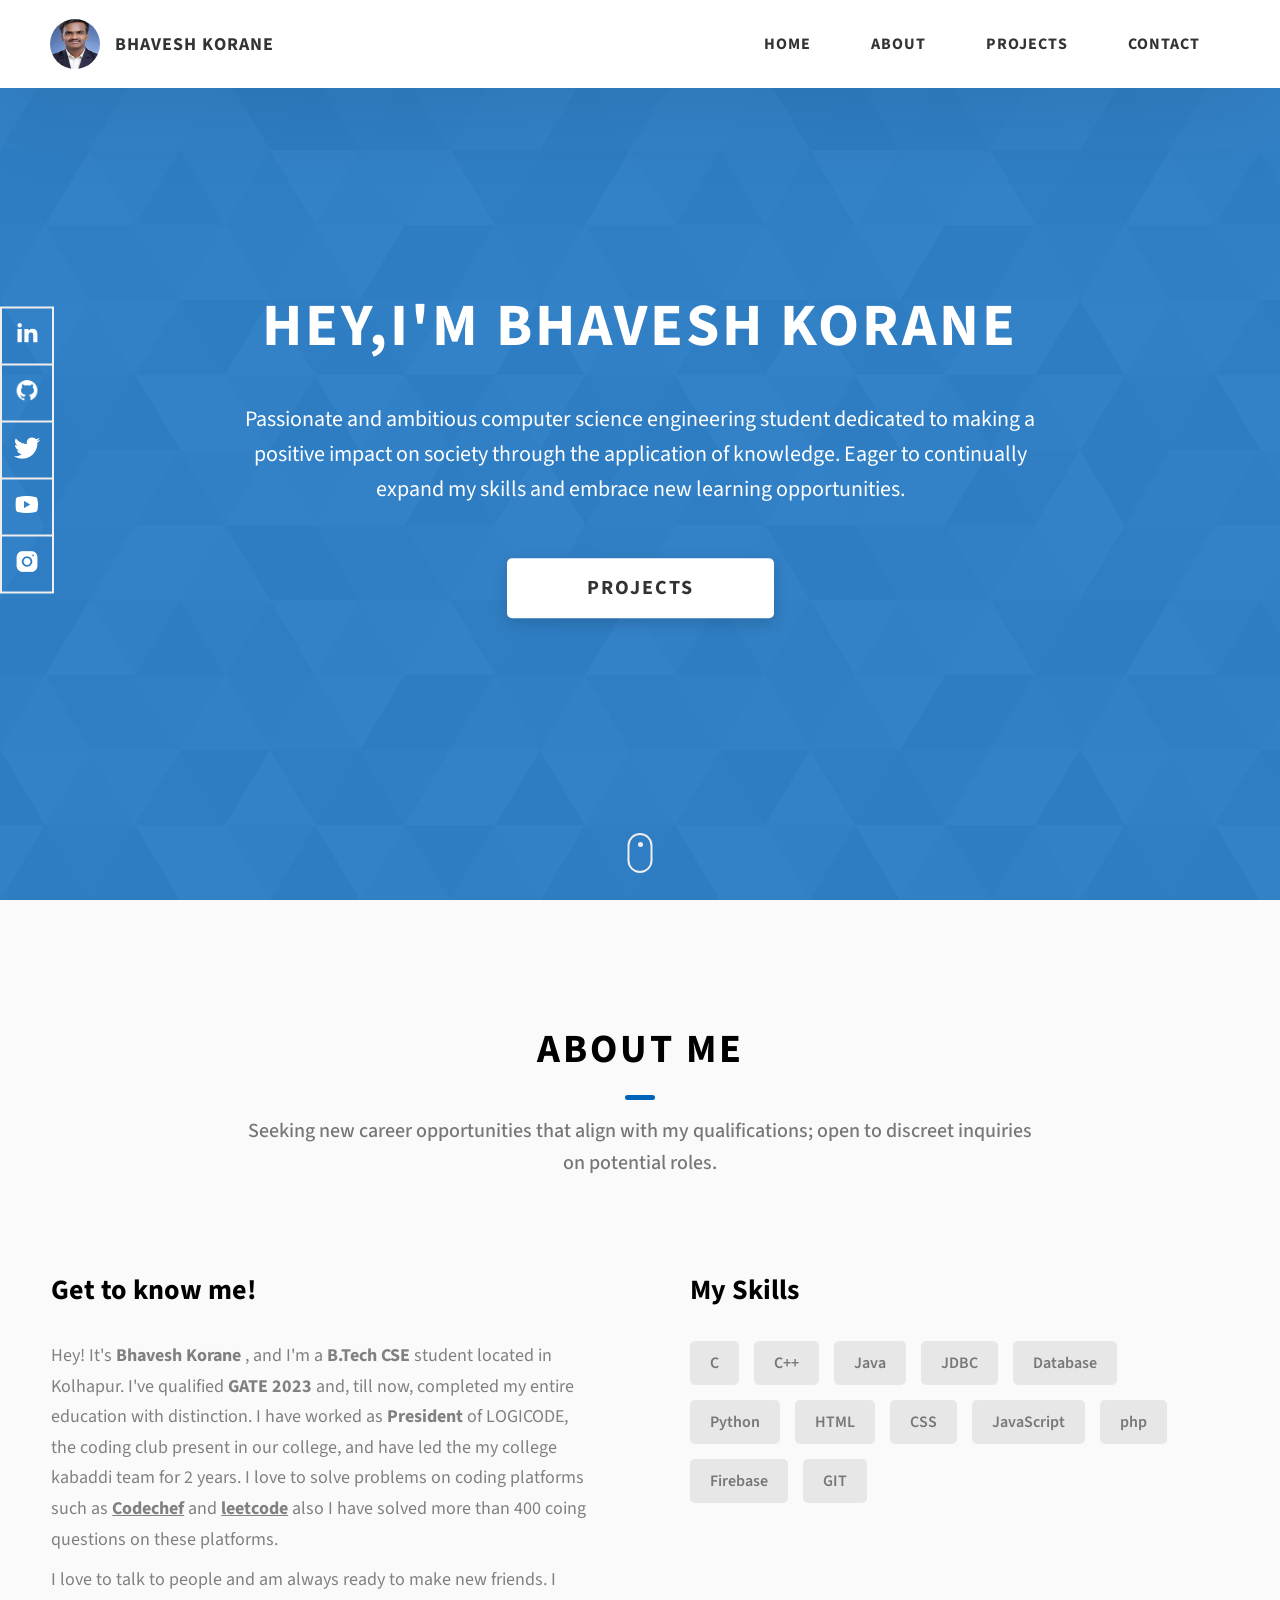
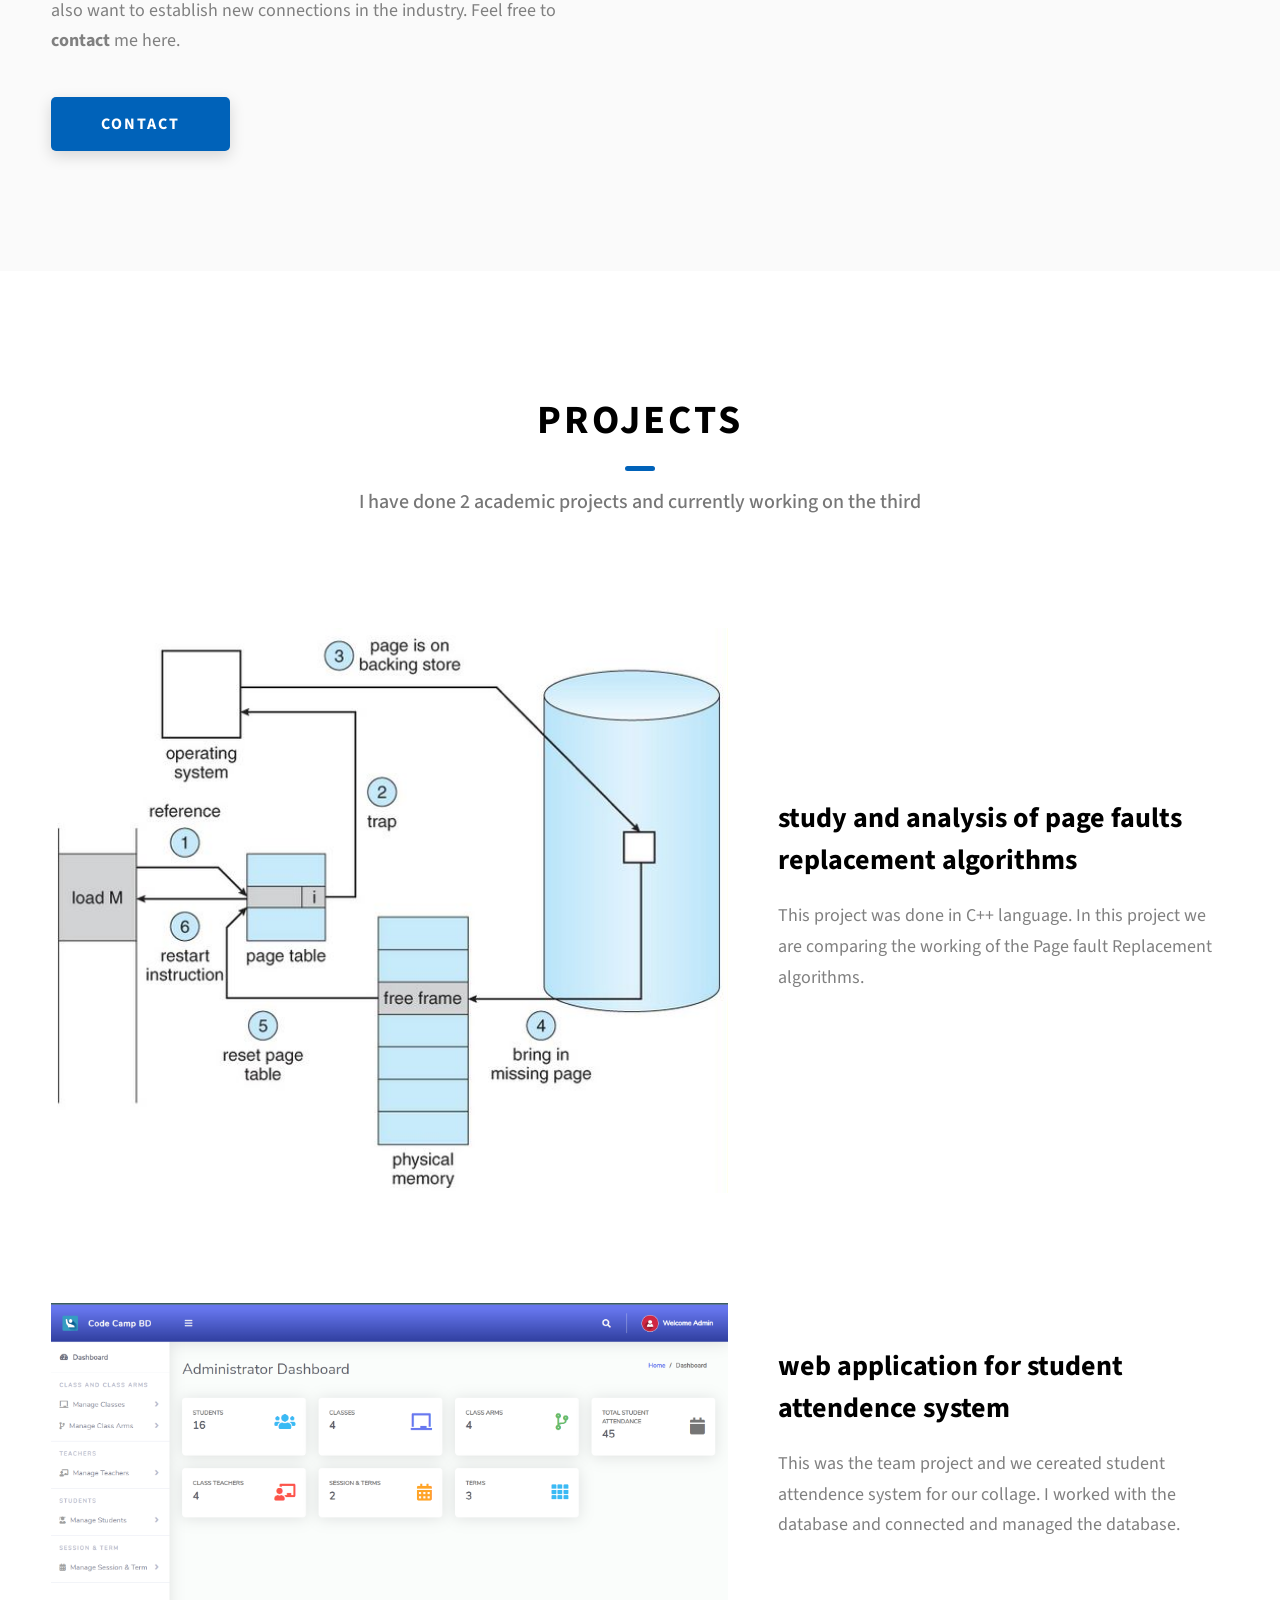
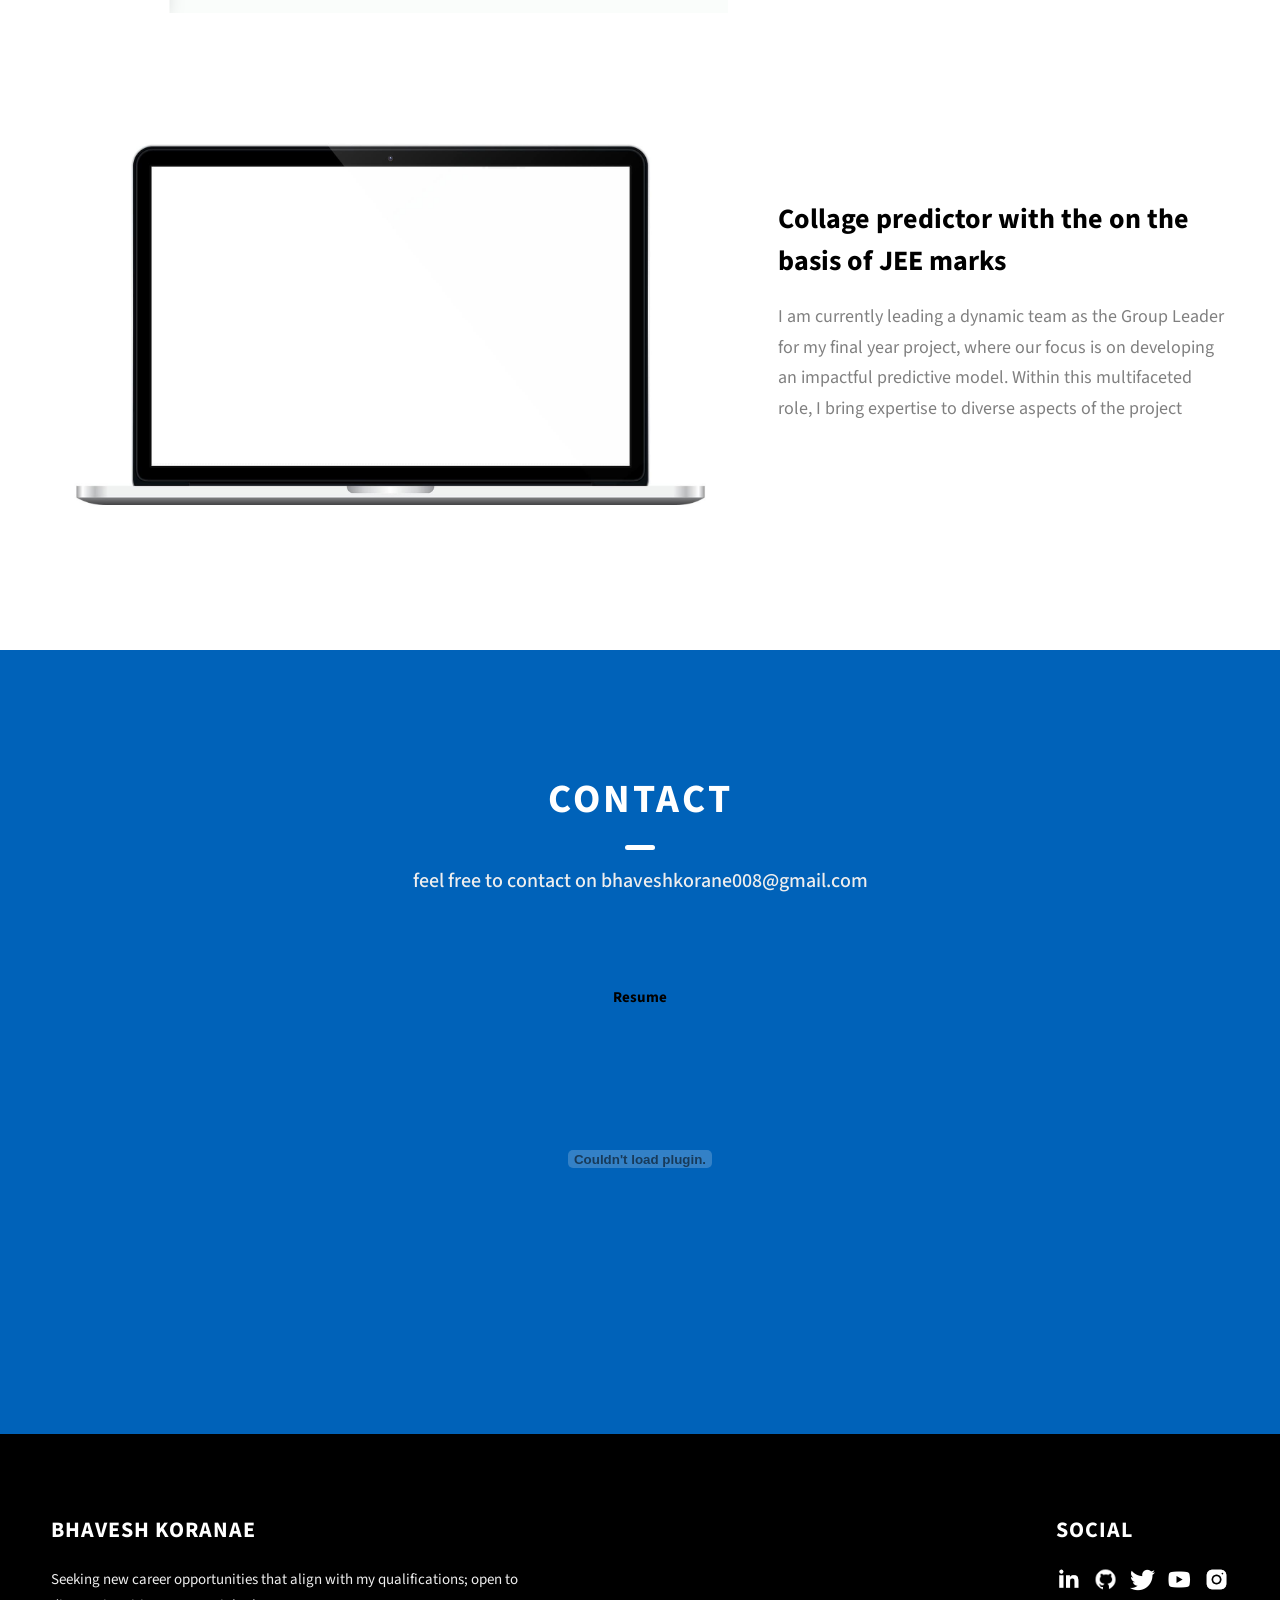
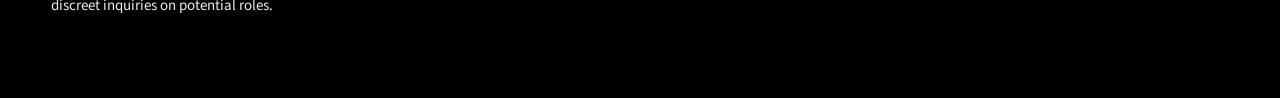
==== index.html @ a7b26450 "lt" ====
<!DOCTYPE html>
<html lang="en">
  <head>
    <meta charset="UTF-8" />
    <meta name="viewport" content="width=device-width, initial-scale=1.0" />
    <meta http-equiv="X-UA-Compatible" content="ie=edge" />
    <title>Bhavesh Korane</title>
    <meta name="description" content="Portfolio Template for Developer" />

    <link rel="stylesheet" href="css/style.css" />

    <link rel="preconnect" href="https://fonts.googleapis.com" />
    <link rel="preconnect" href="https://fonts.gstatic.com" crossorigin />
    <link
      href="https://fonts.googleapis.com/css2?family=Source+Sans+Pro:wght@400;600;700;900&display=swap"
      rel="stylesheet"
    />
  </head>
  <body>
    <header class="header">
      <div class="header__content">
        <div class="header__logo-container">
          <div class="header__logo-img-cont">
            <img
              src="./assets/png/bhavesh.png"
              alt="Ram Maheshwari Logo Image"
              class="header__logo-img"
            />
          </div>
          <span class="header__logo-sub">Bhavesh Korane</span>
        </div>
        <div class="header__main">
          <ul class="header__links">
            <li class="header__link-wrapper">
              <a href="./index.html" class="header__link"> Home </a>
            </li>
            <li class="header__link-wrapper">
              <a href="./index.html#about" class="header__link">About </a>
            </li>
            <li class="header__link-wrapper">
              <a href="./index.html#projects" class="header__link">
                Projects
              </a>
            </li>
            <li class="header__link-wrapper">
              <a href="./index.html#contact" class="header__link"> Contact </a>
            </li>
          </ul>
          <div class="header__main-ham-menu-cont">
            <img
              src="./assets/svg/ham-menu.svg"
              alt="hamburger menu"
              class="header__main-ham-menu"
            />
            <img
              src="./assets/svg/ham-menu-close.svg"
              alt="hamburger menu close"
              class="header__main-ham-menu-close d-none"
            />
          </div>
        </div>
      </div>
      <div class="header__sm-menu">
        <div class="header__sm-menu-content">
          <ul class="header__sm-menu-links">
            <li class="header__sm-menu-link">
              <a href="./index.html"> Home </a>
            </li>

            <li class="header__sm-menu-link">
              <a href="./index.html#about"> About </a>
            </li>

            <li class="header__sm-menu-link">
              <a href="./index.html#projects"> Projects </a>
            </li>

            <li class="header__sm-menu-link">
              <a href="./index.html#contact"> Contact </a>
            </li>
          </ul>
        </div>
      </div>
    </header>
    <section class="home-hero">
      <div class="home-hero__content">
        <h1 class="heading-primary">Hey,I'm Bhavesh korane</h1>
        <div class="home-hero__info">
          <p class="text-primary">
            Passionate and ambitious computer science engineering student dedicated to making
             a positive impact on society through the application of knowledge.
             Eager to continually expand my skills and embrace new learning opportunities.
          </p>
        </div>
        <div class="home-hero__cta">
          <a href="#projects" class="btn btn--bg">Projects</a>
        </div>
      </div>
      <div class="home-hero__socials">
        <div class="home-hero__social">
          <a href="https://www.linkedin.com/in/bhavesh-korane-1926b2226?lipi=urn%3Ali%3Apage%3Ad_flagship3_profile_view_base_contact_details%3BZsiPl8%2B8Rzu8uzsSVY%2Fxig%3D%3D" class="home-hero__social-icon-link">
            <img
              src="./assets/png/linkedin-ico.png"
              alt="icon"
              class="home-hero__social-icon"
            />
          </a>
        </div>
        <div class="home-hero__social">
          <a href="https://github.com/Bhavesh-008" class="home-hero__social-icon-link">
            <img
              src="./assets/png/github-ico.png"
              alt="icon"
              class="home-hero__social-icon"
            />
          </a>
        </div>
        <div class="home-hero__social">
          <a href="https://twitter.com/Bhaveshk_008" class="home-hero__social-icon-link">
            <img
              src="./assets/png/twitter-ico.png"
              alt="icon"
              class="home-hero__social-icon"
            />
          </a>
        </div>
        <div class="home-hero__social">
          <a href="https://youtube.com/@engineeringstudent2832?si=FyiDBZzZ8eFrfKWQ" class="home-hero__social-icon-link">
            <img
              src="./assets/png/yt-ico.png"
              alt="icon"
              class="home-hero__social-icon"
            />
          </a>
        </div>
        <div class="home-hero__social">
          <a
            href="https://www.instagram.com/bhaveshkorane008/"
            class="home-hero__social-icon-link home-hero__social-icon-link--bd-none"
          >
            <img
              src="./assets/png/insta-ico.png"
              alt="icon"
              class="home-hero__social-icon"
            />
          </a>
        </div>
      </div>
      <div class="home-hero__mouse-scroll-cont">
        <div class="mouse"></div>
      </div>
    </section>
    <section id="about" class="about sec-pad">
      <div class="main-container">
        <h2 class="heading heading-sec heading-sec__mb-med">
          <span class="heading-sec__main">About Me</span>
          <span class="heading-sec__sub">
            Seeking new career opportunities that align with my qualifications; 
            open to discreet inquiries on potential roles.
          </span>
        </h2>
        <div class="about__content">
          <div class="about__content-main">
            <h3 class="about__content-title">Get to know me!</h3>
            <div class="about__content-details">
              <p class="about__content-details-para">
                Hey! It's
                <strong>Bhavesh Korane</strong>
                , and I'm a <strong> B.Tech CSE </strong> student located in
                Kolhapur. I've qualified
                <strong> GATE 2023 </strong>
                and, till now, completed my entire education with distinction. I have worked as
                <strong> President</strong> of LOGICODE, the coding club present in our college, and have led the my college kabaddi team for 2 years.
                I love to solve problems on coding platforms such as <a href="https://www.codechef.com/users/bhavesh_2705"><u><b>Codechef</b></u></a> and <a href="https://leetcode.com/bk_2705/"><b><u>leetcode</u></b></a> also I have solved more than 400 coing questions on these platforms.
              </p>
              <p class="about__content-details-para">
                I love to talk to people and am always ready to make new friends. I also want to establish new connections in the industry. Feel free to
                <strong>contact</strong> me here.
              </p>
            </div>
            <a href="#contact" class="btn btn--med btn--theme dynamicBgClr"
              >Contact</a
            >
          </div>
          <div class="about__content-skills">
            <h3 class="about__content-title">My Skills</h3>
            <div class="skills">
              <div class="skills__skill">C</div>
                <div class="skills__skill">C++</div>
                <div class="skills__skill">Java</div>
                <div class="skills__skill">JDBC</div>
                <div class="skills__skill">Database</div>
                <div class="skills__skill">Python</div>
              <div class="skills__skill">HTML</div>
              <div class="skills__skill">CSS</div>
              <div class="skills__skill">JavaScript</div>
              <div class="skills__skill">php</div>
              <div class="skills__skill">Firebase</div>
              <div class="skills__skill">GIT</div>
            </div>
          </div>
        </div>
      </div>
    </section>
    <section id="projects" class="projects sec-pad">
      <div class="main-container">
        <h2 class="heading heading-sec heading-sec__mb-bg">
          <span class="heading-sec__main">Projects</span>
          <span class="heading-sec__sub">
           I have done 2 academic projects and currently working on the third
          </span>
        </h2>

        <div class="projects__content">
          <div class="projects__row">
            <div class="projects__row-img-cont">
              <img
                src="./assets/png/pagefult.png"
                alt="Software Screenshot"
                class="projects__row-img"
                loading="lazy"
              />
            </div>
            <div class="projects__row-content">
              <h3 class="projects__row-content-title">study and analysis of page faults replacement algorithms</h3>
              <p class="projects__row-content-desc">
                This project was done in C++ language. In this 
project we are comparing the working of the 
Page fault Replacement algorithms.
              </p>
            </div>
          </div>
          <div class="projects__row">
            <div class="projects__row-img-cont">
              <img
                src="./assets/jpeg/web_app.png"
                alt="Software Screenshot"
                class="projects__row-img"
                loading="lazy"
              />
            </div>
            <div class="projects__row-content">
              <h3 class="projects__row-content-title">web application for student attendence system</h3>
              <p class="projects__row-content-desc">
                This was the team project and we cereated student attendence system for our collage.
                I worked with the database and connected and managed the database.
              </p>
            </div>
          </div>
          <div class="projects__row">
            <div class="projects__row-img-cont">
              <img
                src="./assets/jpeg/project-mockup-example.jpeg"
                alt="Software Screenshot"
                class="projects__row-img"
                loading="lazy"
              />
            </div>
            <div class="projects__row-content">
              <h3 class="projects__row-content-title">Collage predictor with the on the basis of JEE marks</h3>
              <p class="projects__row-content-desc">
                I am currently leading a dynamic team as the Group Leader for my final year project, where our focus is on developing an impactful predictive model. Within this multifaceted role, I bring expertise to diverse aspects of the project              </p>
            </div>
          </div>
        </div>
      </div>
    </section>
    <section id="contact" class="contact sec-pad dynamicBg">
      <div class="main-container">
        <h2 class="heading heading-sec heading-sec__mb-med">
          <span class="heading-sec__main heading-sec__main--lt">Contact</span>
          <span class="heading-sec__sub heading-sec__sub--lt">
            feel free to contact on bhaveshkorane008@gmail.com
          </span>
        </h2>

        <div id="documents" class="contact">
          <div id="resume">
            <center>
            <h1>Resume</h1>
          <embed src="./documents/bhavesh_resume.pdf" type="application/pdf" width="30%" height="300px"></center>
          </div>
        </div>
      </div>
    </section>
    <footer class="main-footer">
      <div class="main-container">
        <div class="main-footer__upper">
          <div class="main-footer__row main-footer__row-1">
            <h2 class="heading heading-sm main-footer__heading-sm">
              <span>Social</span>
            </h2>
            <div class="main-footer__social-cont">
              <a target="_blank" rel="noreferrer" href="https://www.linkedin.com/in/bhavesh-korane-1926b2226?lipi=urn%3Ali%3Apage%3Ad_flagship3_profile_view_base_contact_details%3BZsiPl8%2B8Rzu8uzsSVY%2Fxig%3D%3D">
                <img
                  class="main-footer__icon"
                  src="./assets/png/linkedin-ico.png"
                  alt="icon"
                />
              </a>
              <a target="_blank" rel="noreferrer" href="https://github.com/Bhavesh-008">
                <img
                  class="main-footer__icon"
                  src="./assets/png/github-ico.png"
                  alt="icon"
                />
              </a>
              <a target="_blank" rel="noreferrer" href="https://twitter.com/Bhaveshk_008">
                <img
                  class="main-footer__icon"
                  src="./assets/png/twitter-ico.png"
                  alt="icon"
                />
              </a>
              <a target="_blank" rel="noreferrer" href="https://youtube.com/@engineeringstudent2832?si=FyiDBZzZ8eFrfKWQ">
                <img
                  class="main-footer__icon"
                  src="./assets/png/yt-ico.png"
                  alt="icon"
                />
              </a>
              <a target="_blank" rel="noreferrer" href="https://www.instagram.com/bhaveshkorane008/">
                <img
                  class="main-footer__icon main-footer__icon--mr-none"
                  src="./assets/png/insta-ico.png"
                  alt="icon"
                />
              </a>
            </div>
          </div>
          <div class="main-footer__row main-footer__row-2">
            <h4 class="heading heading-sm text-lt">Bhavesh Koranae</h4>
            <p class="main-footer__short-desc">
              Seeking new career opportunities that align with my qualifications; open to discreet inquiries on potential roles.            </p>
          </div>
        </div>

       
      </div>
    </footer>

    <script src="./index.js"></script>
  </body>
</html>
---- css/style.css ----
/*
0 - 600px:      Phone
600 - 900px:    Tablet portrait
900 - 1200px:   Tablet landscape
[1200 - 1800] is where our normal styles apply
1800px + :      Big desktop
$breakpoint arguement choices:
- phone
- tab-port
- tab-land
- big-desktop

Inside media queries 1em is always 16px i.e 1em = 16px at every screen size only inside media queries
*/
*,
*::after,
*::before {
  margin: 0;
  padding: 0;
  box-sizing: inherit;
  font-family: inherit; }

html {
  font-size: 62.5%;
  scroll-behavior: smooth; }
  @media only screen and (max-width: 75em) {
    html {
      font-size: 59%; } }
  @media only screen and (max-width: 56.25em) {
    html {
      font-size: 56%; } }
  @media only screen and (min-width: 112.5em) {
    html {
      font-size: 65%; } }

body {
  box-sizing: border-box;
  position: relative;
  line-height: 1.5;
  font-family: sans-serif;
  overflow-x: hidden;
  overflow-y: scroll;
  font-family: 'Source Sans Pro', sans-serif; }

a {
  text-decoration: none;
  color: inherit; }

li {
  list-style: none; }

input:focus,
button:focus,
a:focus,
textarea:focus {
  outline: none; }

button {
  border: none;
  cursor: pointer; }

textarea {
  resize: none; }

.heading-primary {
  font-size: 6rem;
  text-transform: uppercase;
  letter-spacing: 3px;
  text-align: center; }
  @media only screen and (max-width: 37.5em) {
    .heading-primary {
      font-size: 4.5rem; } }

.heading-sec__mb-bg {
  margin-bottom: 11rem; }
  @media only screen and (max-width: 56.25em) {
    .heading-sec__mb-bg {
      margin-bottom: 8rem; } }

.heading-sec__mb-med {
  margin-bottom: 9rem; }
  @media only screen and (max-width: 56.25em) {
    .heading-sec__mb-med {
      margin-bottom: 8rem; } }

.heading-sec__main {
  display: block;
  font-size: 4rem;
  text-transform: uppercase;
  letter-spacing: 1px;
  letter-spacing: 3px;
  text-align: center;
  margin-bottom: 3.5rem;
  position: relative; }
  .heading-sec__main--lt {
    color: #fff; }
    .heading-sec__main--lt::after {
      content: '';
      background: #fff !important; }
  .heading-sec__main::after {
    content: '';
    position: absolute;
    top: calc(100% + 1.5rem);
    height: 5px;
    width: 3rem;
    background: #0062b9;
    left: 50%;
    transform: translateX(-50%);
    border-radius: 5px; }
    @media only screen and (max-width: 37.5em) {
      .heading-sec__main::after {
        top: calc(100% + 1.2rem); } }

.heading-sec__sub {
  display: block;
  text-align: center;
  color: #777;
  font-size: 2rem;
  font-weight: 500;
  max-width: 80rem;
  margin: auto;
  line-height: 1.6; }
  @media only screen and (max-width: 37.5em) {
    .heading-sec__sub {
      font-size: 1.8rem; } }
  .heading-sec__sub--lt {
    color: #eee; }

.heading-sm {
  font-size: 2.2rem;
  text-transform: uppercase;
  letter-spacing: 1px; }

.main-container {
  max-width: 120rem;
  margin: auto;
  width: 92%; }

.btn {
  background: #fff;
  color: #333;
  text-transform: uppercase;
  letter-spacing: 2px;
  display: inline-block;
  font-weight: 700;
  border-radius: 5px;
  box-shadow: 0 5px 15px 0 rgba(0, 0, 0, 0.15);
  transition: transform .3s; }
  .btn:hover {
    transform: translateY(-3px); }
  .btn--bg {
    padding: 1.5rem 8rem;
    font-size: 2rem; }
  .btn--med {
    padding: 1.5rem 5rem;
    font-size: 1.6rem; }
  .btn--theme {
    background: #0062b9;
    color: #fff; }
  .btn--theme-inv {
    color: #0062b9;
    background: #fff;
    border: 2px solid #0062b9;
    box-shadow: none;
    padding: calc(1.5rem - 2px) calc(5rem - 2px); }

.sec-pad {
  padding: 12rem 0; }
  @media only screen and (max-width: 56.25em) {
    .sec-pad {
      padding: 8rem 0; } }

.text-primary {
  color: #fff;
  font-size: 2.2rem;
  text-align: center;
  width: 100%;
  line-height: 1.6; }
  @media only screen and (max-width: 37.5em) {
    .text-primary {
      font-size: 2rem; } }

.d-none {
  display: none; }

.home-hero {
  color: #fff;
  background: linear-gradient(to right, rgba(0, 98, 185, 0.8), rgba(0, 98, 185, 0.8)), url(../../assets/svg/common-bg.svg);
  background-position: center;
  height: 100vh;
  min-height: 80rem;
  max-height: 120rem;
  position: relative; }
  @media only screen and (max-width: 37.5em) {
    .home-hero {
      height: unset;
      min-height: unset; } }
  .home-hero__socials {
    position: absolute;
    top: 50%;
    border: 2px solid #eee;
    border-left: 2px solid #eee;
    transform: translateY(-50%); }
    @media only screen and (max-width: 56.25em) {
      .home-hero__socials {
        display: none; } }
  .home-hero__mouse-scroll-cont {
    position: absolute;
    bottom: 3%;
    left: 50%;
    transform: translateX(-50%); }
    @media only screen and (max-width: 37.5em) {
      .home-hero__mouse-scroll-cont {
        display: none; } }
  .home-hero__social {
    width: 5rem; }
  .home-hero__social-icon-link {
    width: 100%;
    display: block;
    padding: 1.2rem;
    border-bottom: 2px solid #eee;
    transition: background .3s; }
    .home-hero__social-icon-link:hover {
      background: rgba(255, 255, 255, 0.1); }
    .home-hero__social-icon-link--bd-none {
      border-bottom: 0; }
  .home-hero__social-icon {
    width: 100%; }
  .home-hero__content {
    position: absolute;
    top: 50%;
    left: 50%;
    transform: translate(-50%, -50%);
    max-width: 90rem;
    width: 92%; }
    @media only screen and (max-width: 37.5em) {
      .home-hero__content {
        padding: 19rem 0 13rem 0;
        margin: auto;
        position: static;
        transform: translate(0, 0); } }
  .home-hero__info {
    margin: 3rem auto 0 auto;
    max-width: 80rem; }
  .home-hero__cta {
    margin-top: 5rem;
    text-align: center; }

.about {
  background: #fafafa; }
  .about__content {
    display: grid;
    grid-template-columns: 1fr 1fr;
    grid-gap: 10rem; }
    @media only screen and (max-width: 56.25em) {
      .about__content {
        grid-template-columns: 1fr;
        grid-gap: 8rem; } }
    .about__content-title {
      font-weight: 700;
      font-size: 2.8rem;
      margin-bottom: 3rem; }
      @media only screen and (max-width: 37.5em) {
        .about__content-title {
          font-size: 2.4rem; } }
    .about__content-details-para {
      font-size: 1.8rem;
      color: grey;
      max-width: 60rem;
      line-height: 1.7;
      margin-bottom: 1rem; }
      .about__content-details-para--hl {
        font-weight: 700;
        margin: 0 3px; }
      .about__content-details-para:last-child {
        margin-bottom: 4rem; }

.projects__row {
  display: grid;
  grid-template-columns: 1.5fr 1fr;
  grid-gap: 5rem;
  margin-bottom: 11rem; }
  @media only screen and (max-width: 56.25em) {
    .projects__row {
      grid-template-columns: 1fr;
      grid-gap: 2rem;
      margin-bottom: 8rem; } }
  @media only screen and (max-width: 56.25em) {
    .projects__row {
      text-align: center; } }
  .projects__row:last-child {
    margin-bottom: 0; }
  .projects__row-img-cont {
    overflow: hidden; }
  .projects__row-img {
    width: 100%;
    display: block;
    object-fit: cover; }
  .projects__row-content {
    padding: 2rem 0;
    display: flex;
    justify-content: center;
    flex-direction: column;
    align-items: flex-start; }
    @media only screen and (max-width: 56.25em) {
      .projects__row-content {
        align-items: center; } }
    .projects__row-content-title {
      font-weight: 700;
      font-size: 2.8rem;
      margin-bottom: 2rem; }
      @media only screen and (max-width: 37.5em) {
        .projects__row-content-title {
          font-size: 2.4rem; } }
    .projects__row-content-desc {
      font-size: 1.8rem;
      color: grey;
      max-width: 60rem;
      line-height: 1.7;
      margin-bottom: 3rem; }
      @media only screen and (max-width: 37.5em) {
        .projects__row-content-desc {
          font-size: 1.7rem; } }

.contact {
  background-color: #0062b9;
  
   }

#documents
{
  
}
#marksheet
{
  margin-left: 10px;
}
#certificates
{
  margin-left: 10px;
}
.project-cs-hero {
  color: #fff;
  background: linear-gradient(to right, rgba(0, 98, 185, 0.8), rgba(0, 98, 185, 0.8)), url(../../assets/svg/common-bg.svg);
  background-size: cover;
  background-position: center;
  position: relative; }
  @media only screen and (max-width: 37.5em) {
    .project-cs-hero {
      height: unset;
      min-height: unset; } }
  .project-cs-hero__content {
    padding: 25rem 0 17rem 0;
    max-width: 90rem;
    width: 92%;
    margin: auto; }
    @media only screen and (max-width: 37.5em) {
      .project-cs-hero__content {
        padding: 19rem 0 13rem 0;
        margin: auto;
        position: static;
        transform: translate(0, 0); } }
  .project-cs-hero__info {
    margin: 3rem auto 0 auto;
    max-width: 80rem; }
  .project-cs-hero__cta {
    margin-top: 5rem;
    text-align: center; }

.project-details__content {
  padding: 8rem 0;
  max-width: 90rem;
  margin: auto; }
  .project-details__content-title {
    font-weight: 700;
    font-size: 2.8rem;
    margin-bottom: 3rem; }
    @media only screen and (max-width: 37.5em) {
      .project-details__content-title {
        font-size: 2.4rem; } }

.project-details__showcase-img-cont {
  width: 100%;
  margin-bottom: 6rem; }

.project-details__showcase-img {
  width: 100%; }

.project-details__content-main {
  width: 100%;
  max-width: 70rem;
  margin: auto; }

.project-details__desc {
  margin: 0 0 7rem 0; }
  .project-details__desc-para {
    font-size: 1.8rem;
    line-height: 1.7;
    color: grey;
    margin-bottom: 2rem; }

.project-details__tools-used {
  margin: 0 0 7rem 0; }
  .project-details__tools-used-list {
    display: flex;
    flex-wrap: wrap; }
  .project-details__tools-used-item {
    padding: 1rem 2rem;
    margin-bottom: 1.5rem;
    margin-right: 1.5rem;
    font-size: 1.6rem;
    background: rgba(153, 153, 153, 0.2);
    border-radius: 5px;
    font-weight: 600;
    color: #777; }

.project-details__links {
  margin: 0 0; }
  .project-details__links-btn {
    margin-right: 2rem; }
    @media only screen and (max-width: 37.5em) {
      .project-details__links-btn {
        margin-right: 0;
        width: 70%;
        margin-bottom: 2rem;
        text-align: center; } }
    .project-details__links-btn:last-child {
      margin: 0; }
      @media only screen and (max-width: 37.5em) {
        .project-details__links-btn:last-child {
          margin: 0; } }

.header {
  position: fixed;
  width: 100%;
  z-index: 1000;
  background: #000;
  background: #fff;
  box-shadow: 0 10px 100px rgba(0, 0, 0, 0.1); }
  .header__content {
    display: flex;
    align-items: center;
    justify-content: space-between;
    padding: 1rem 5rem; }
    @media only screen and (max-width: 56.25em) {
      .header__content {
        padding: 0 2rem; } }
  .header__logo-container {
    display: flex;
    align-items: center;
    cursor: pointer;
    color: #333;
    transition: color .3s; }
    .header__logo-container:hover {
      color: #0062b9; }
  .header__logo-img-cont {
    width: 5rem;
    height: 5rem;
    border-radius: 50px;
    overflow: hidden;
    margin-right: 1.5rem;
    background: #0062b9; }
    @media only screen and (max-width: 56.25em) {
      .header__logo-img-cont {
        width: 4.5rem;
        height: 4.5rem;
        margin-right: 1.2rem; } }
  .header__logo-img {
    width: 100%;
    height: 100%;
    object-fit: cover;
    object-position: center;
    display: block; }
  .header__logo-sub {
    font-size: 1.8rem;
    text-transform: uppercase;
    font-weight: 700;
    letter-spacing: 1px; }
  .header__links {
    display: flex; }
    @media only screen and (max-width: 37.5em) {
      .header__links {
        display: none; } }
  .header__link {
    padding: 2.2rem 3rem;
    display: inline-block;
    font-size: 1.6rem;
    color: #333;
    text-transform: uppercase;
    letter-spacing: 1px;
    font-weight: 700;
    transition: color .3s; }
    .header__link:hover {
      color: #0062b9; }
    @media only screen and (max-width: 56.25em) {
      .header__link {
        padding: 3rem 1.8rem;
        font-size: 1.5rem; } }
  .header__main-ham-menu-cont {
    display: none;
    width: 3rem;
    padding: 2.2rem 0; }
    @media only screen and (max-width: 37.5em) {
      .header__main-ham-menu-cont {
        display: block; } }
  .header__main-ham-menu {
    width: 100%; }
  .header__main-ham-menu-close {
    width: 100%; }
  .header__sm-menu {
    background: #fff;
    position: absolute;
    width: 100%;
    top: 100%;
    visibility: hidden;
    opacity: 0;
    transition: all .3s;
    box-shadow: 0px 5px 5px 0px rgba(0, 0, 0, 0.1);
    -webkit-box-shadow: 0px 5px 5px 0px rgba(0, 0, 0, 0.1);
    -moz-box-shadow: 0px 5px 5px 0px rgba(0, 0, 0, 0.1); }
    .header__sm-menu--active {
      visibility: hidden;
      opacity: 0; }
      @media only screen and (max-width: 37.5em) {
        .header__sm-menu--active {
          visibility: visible;
          opacity: 1; } }
  .header__sm-menu-link a {
    display: block;
    text-decoration: none;
    padding: 2.5rem 3rem;
    font-size: 1.6rem;
    color: #333;
    text-align: right;
    border-bottom: 1px solid #eee;
    font-weight: 700;
    text-transform: uppercase;
    letter-spacing: 2px;
    transition: color .3s; }
    .header__sm-menu-link a:hover {
      color: #0062b9; }
  .header__sm-menu-link:first-child a {
    border-top: 1px solid #eee; }
  .header__sm-menu-link-last {
    border-bottom: 0; }

.main-footer {
  background: #000;
  color: #fff; }
  .main-footer__upper {
    display: flex;
    justify-content: space-between;
    padding: 8rem 0; }
    @media only screen and (max-width: 56.25em) {
      .main-footer__upper {
        padding: 6rem 0; } }
    @media only screen and (max-width: 37.5em) {
      .main-footer__upper {
        display: block; } }
  .main-footer__row-1 {
    order: 2; }
    @media only screen and (max-width: 56.25em) {
      .main-footer__row-1 {
        margin-bottom: 5rem; } }
  .main-footer__row-2 {
    width: 40%;
    order: 1;
    max-width: 50rem; }
    @media only screen and (max-width: 56.25em) {
      .main-footer__row-2 {
        width: 100%; } }
  .main-footer__short-desc {
    margin-top: 2rem;
    color: #eee;
    font-size: 1.5rem;
    line-height: 1.7; }
  .main-footer__social-cont {
    margin-top: 2rem; }
  .main-footer__icon {
    margin-right: 1rem;
    width: 2.5rem; }
    .main-footer__icon--mr-none {
      margin-right: 0; }
  .main-footer__lower {
    padding: 4rem 0;
    border-top: 1px solid #444;
    color: #eee;
    font-size: 1.2rem;
    text-align: left;
    text-align: center; }
    .main-footer__lower a {
      text-decoration: underline;
      font-weight: bold;
      margin-left: 2px; }
    @media only screen and (max-width: 56.25em) {
      .main-footer__lower {
        padding: 3.5rem 0; } }

.skills {
  display: flex;
  flex-wrap: wrap; }
  .skills__skill {
    padding: 1rem 2rem;
    margin-bottom: 1.5rem;
    margin-right: 1.5rem;
    font-size: 1.6rem;
    background: rgba(153, 153, 153, 0.2);
    border-radius: 5px;
    font-weight: 600;
    color: #777; }

.mouse {
  width: 25px;
  height: 40px;
  border: 2px solid #eee;
  border-radius: 60px;
  position: relative;
  overflow: hidden; }
  .mouse::before {
    content: '';
    width: 5px;
    height: 5px;
    position: absolute;
    top: 7px;
    left: 50%;
    transform: translateX(-50%);
    background-color: #eee;
    border-radius: 50%;
    opacity: 1;
    animation: wheel 1.3s infinite;
    -webkit-animation: wheel 1.3s infinite; }


  a:hover
  {
    color:red;
  }
@keyframes wheel {
  to {
    opacity: 0;
    top: 27px; } }

@-webkit-keyframes wheel {
  to {
    opacity: 0;
    top: 27px; } }
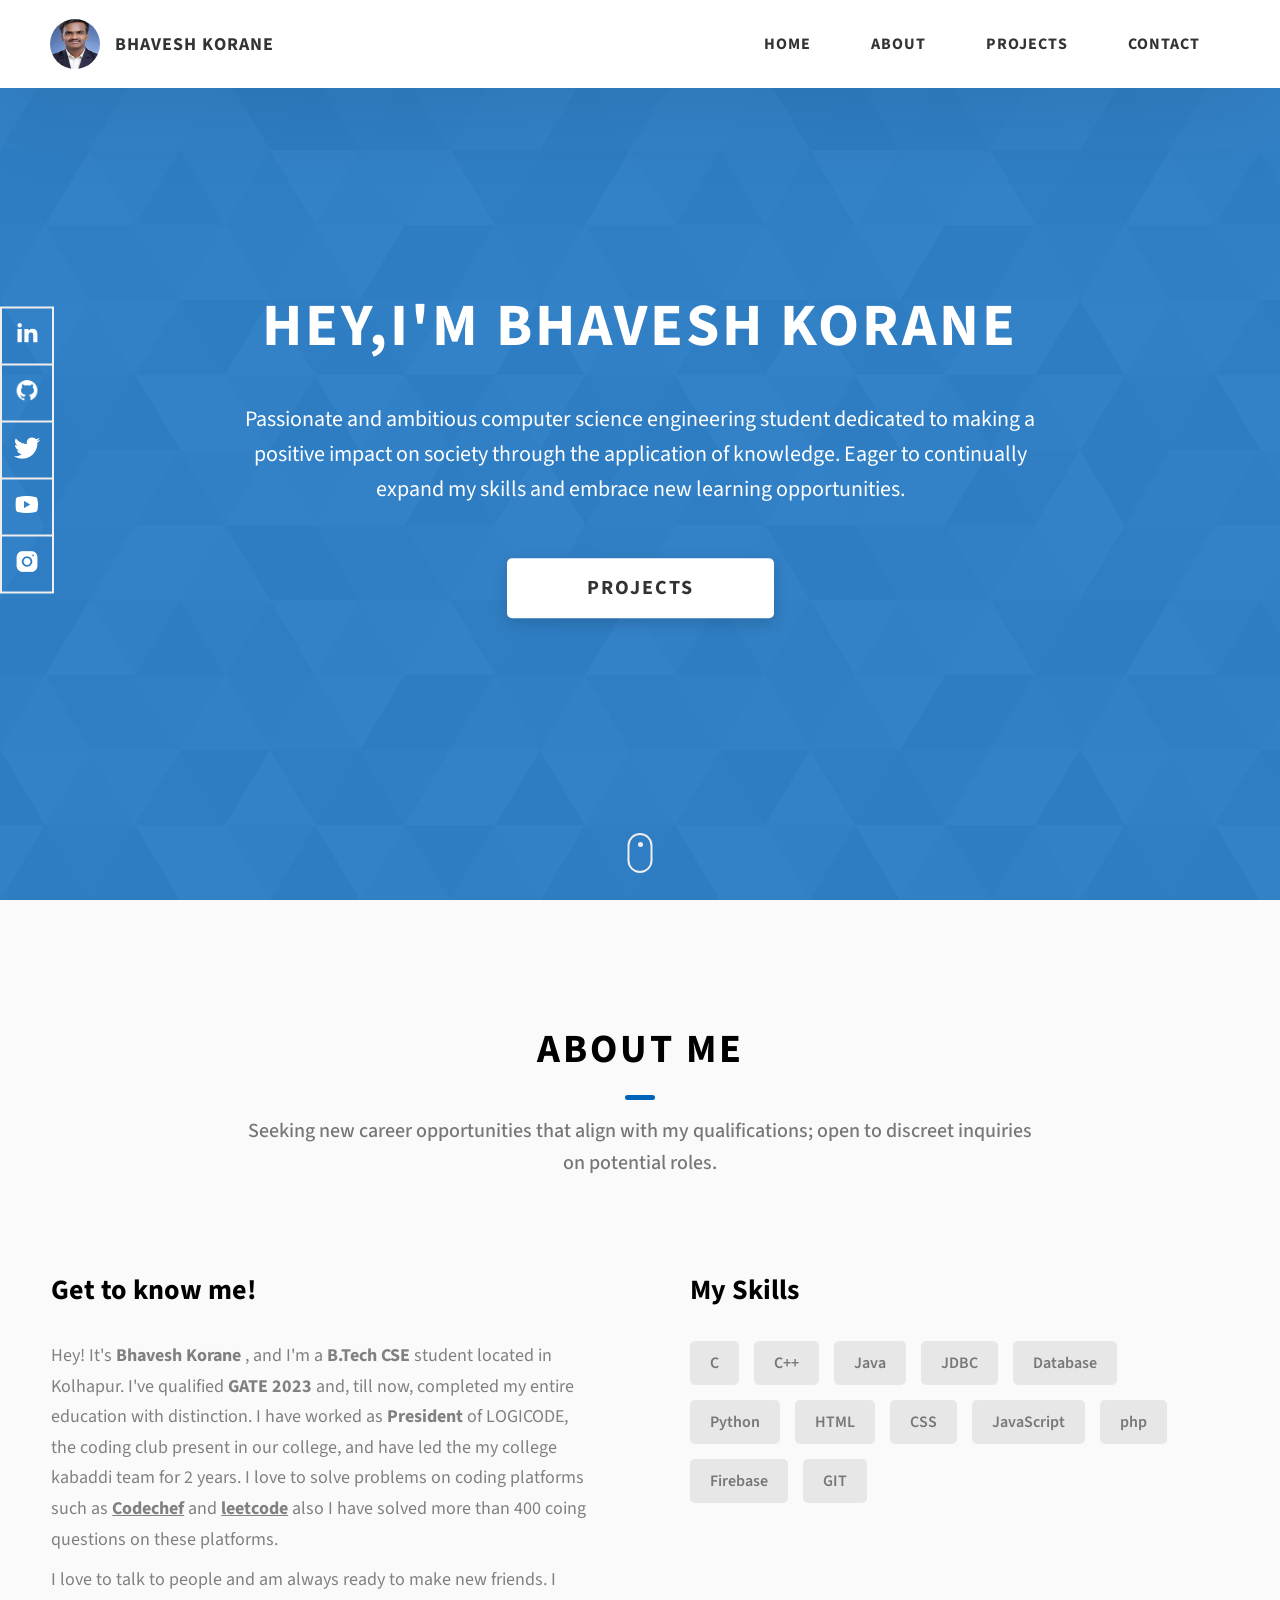
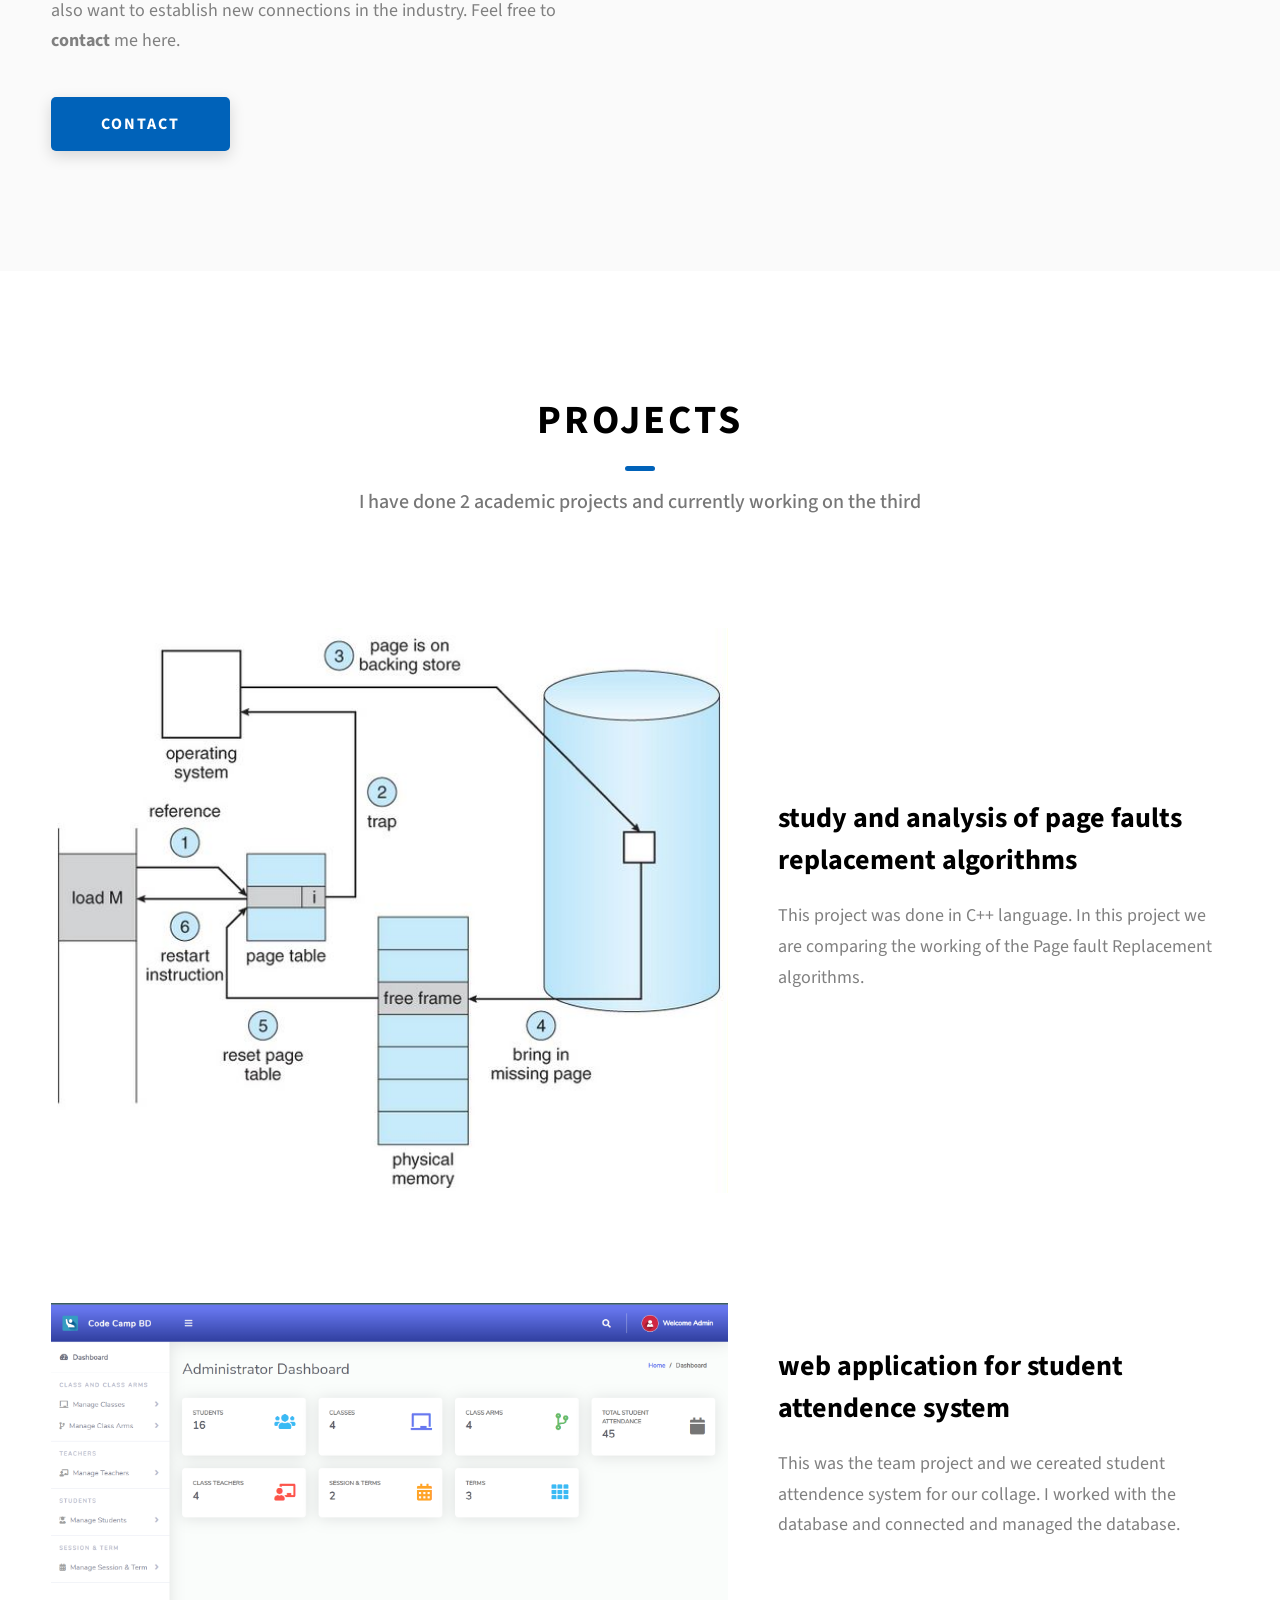
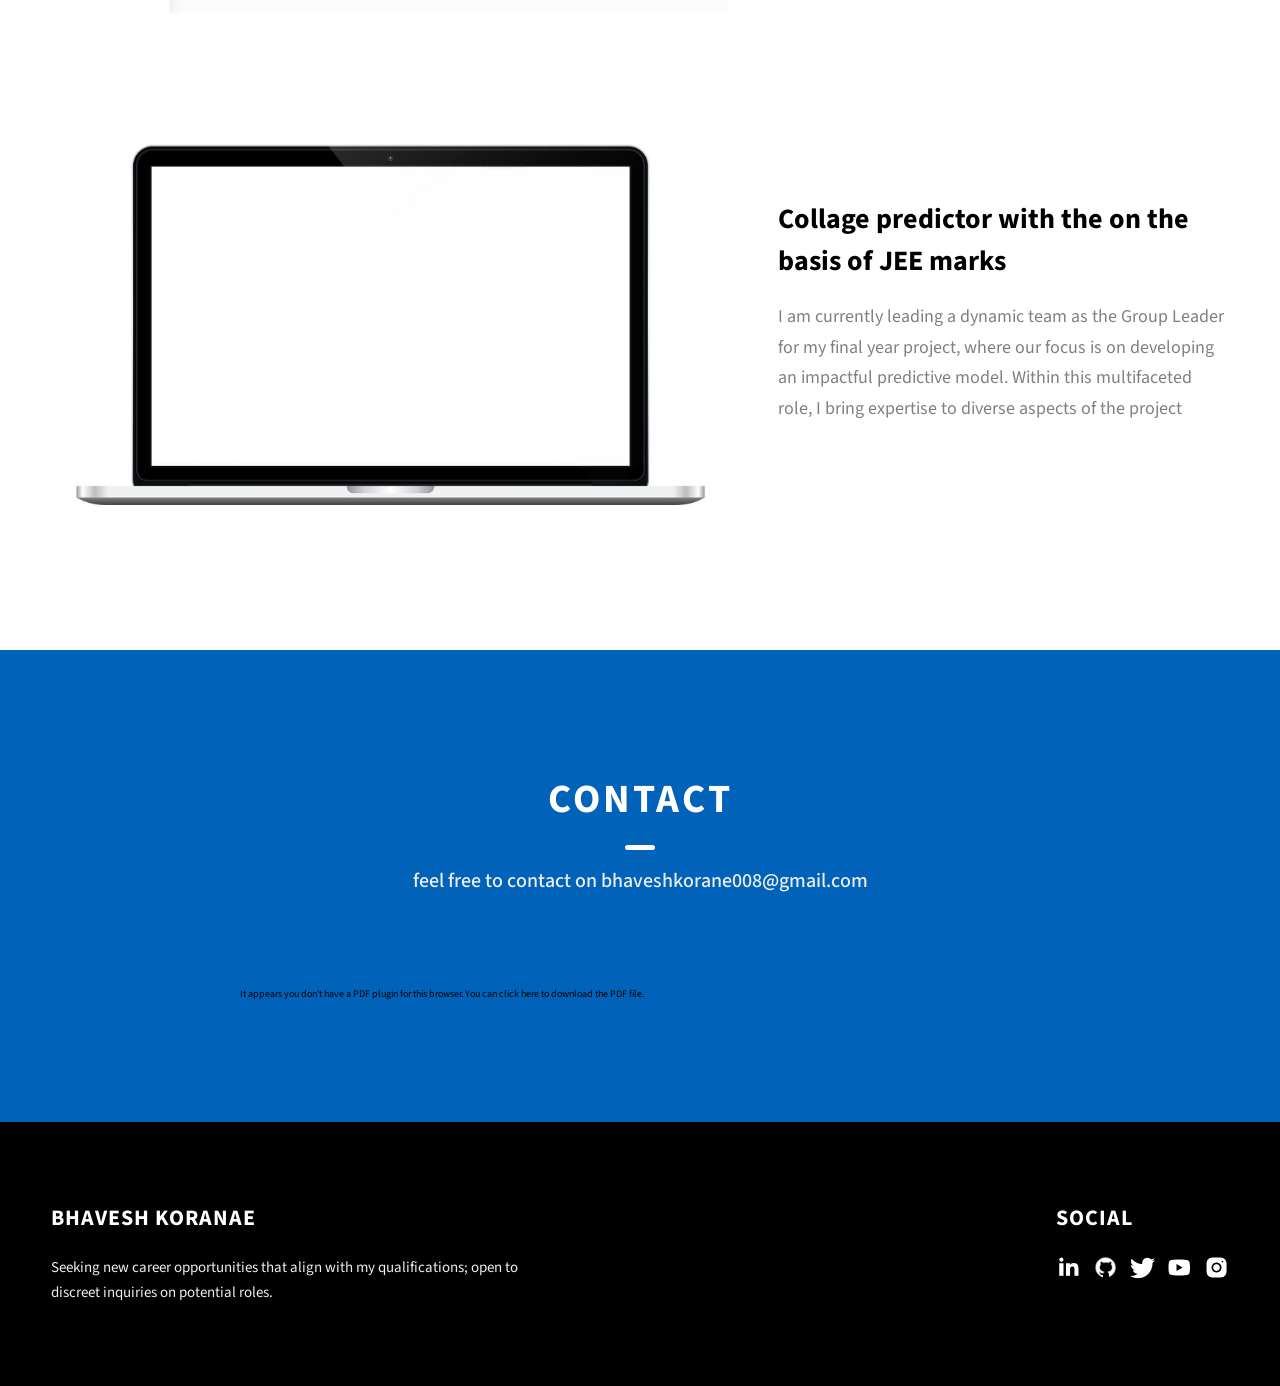
==== commit 82b00fdd: "added the resume" ====
--- a/index.html
+++ b/index.html
@@ -273,14 +273,11 @@
             feel free to contact on bhaveshkorane008@gmail.com
           </span>
         </h2>
-
-        <div id="documents" class="contact">
-          <div id="resume">
-            <center>
-            <h1>Resume</h1>
-          <embed src="./documents/bhavesh_resume.pdf" type="application/pdf" width="30%" height="300px"></center>
-          </div>
-        </div>
+        <div class="pdf-container">
+          <object class="pdf-object" data="./documents/bhavesh_resume.pdf" type="application/pdf">
+              <p>It appears you don't have a PDF plugin for this browser. You can <a href="your_pdf_file.pdf">click here to download the PDF file.</a></p>
+          </object>
+      </div>
       </div>
     </section>
     <footer class="main-footer">
--- a/css/style.css
+++ b/css/style.css
@@ -333,6 +333,7 @@
 }
 #marksheet
 {
+
   margin-left: 10px;
 }
 #certificates
@@ -644,3 +645,19 @@
   to {
     opacity: 0;
     top: 27px; } }
+    .pdf-container {
+      width: 100%;
+      max-width: 800px; /* Adjust this value based on your design */
+      margin: 0 auto;
+  }
+
+  .pdf-object {
+      width: 100%;
+      height: 600px; /* Set an initial height for the PDF container */
+  }
+
+  @media only screen and (max-width: 600px) {
+      .pdf-object {
+          height: 300px; /* Adjust the height for mobile devices */
+      }
+  }
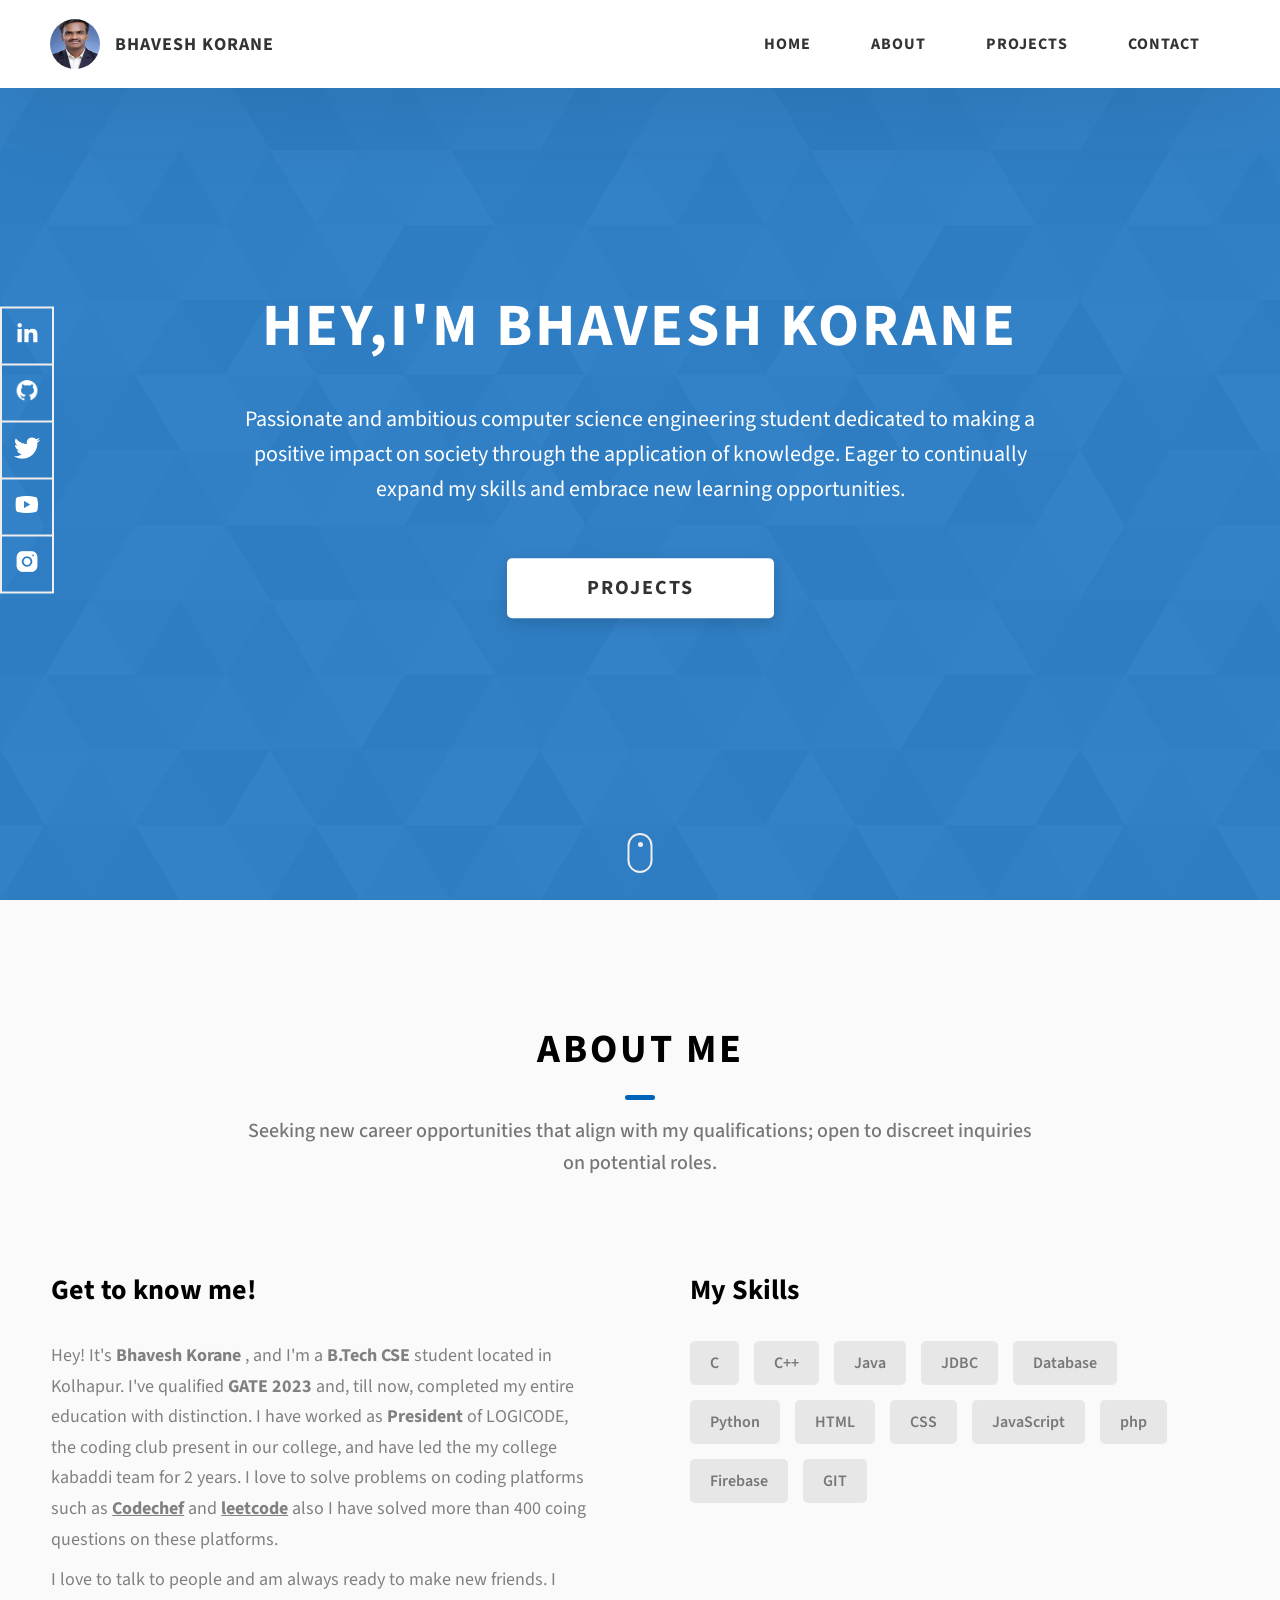
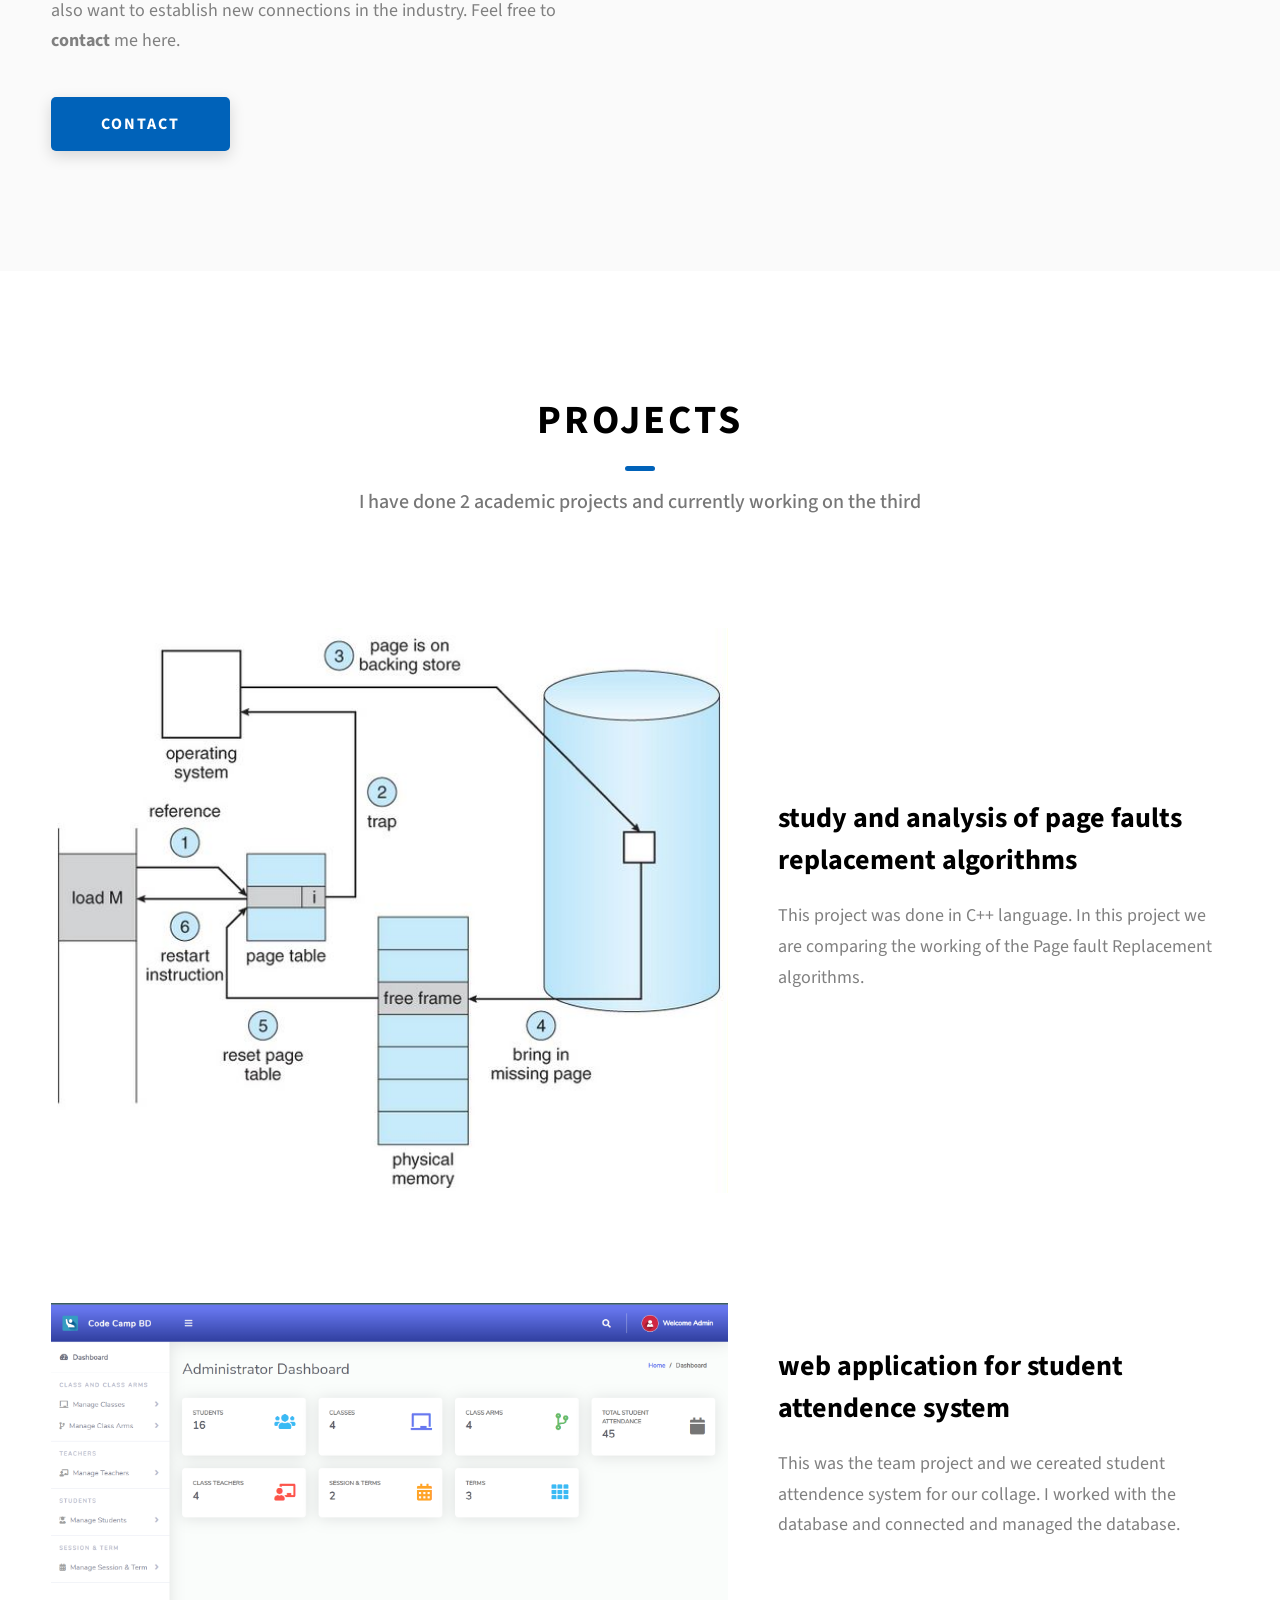
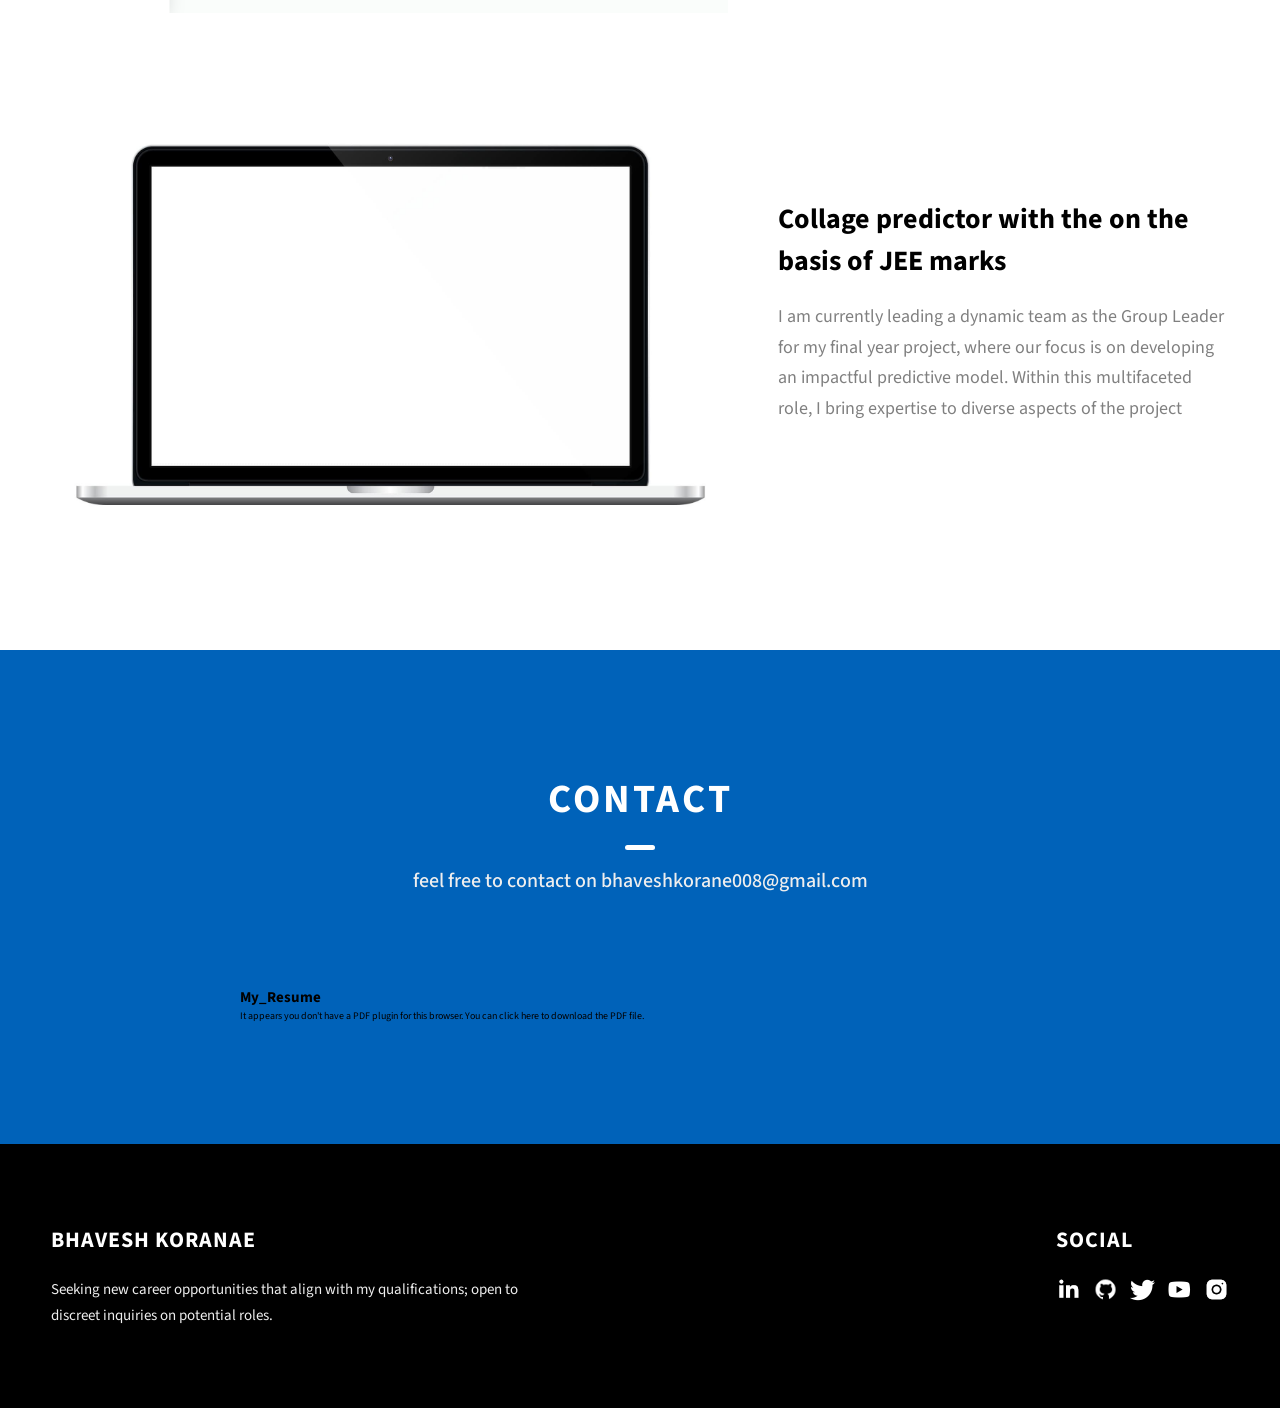
==== commit 20c9e06e: "1" ====
--- a/index.html
+++ b/index.html
@@ -274,8 +274,9 @@
           </span>
         </h2>
         <div class="pdf-container">
+          <centers><h1>My_Resume</h1></center>
           <object class="pdf-object" data="./documents/bhavesh_resume.pdf" type="application/pdf">
-              <p>It appears you don't have a PDF plugin for this browser. You can <a href="your_pdf_file.pdf">click here to download the PDF file.</a></p>
+              <p>It appears you don't have a PDF plugin for this browser. You can <a href="./documents/bhavesh_resume.pdf">click here to download the PDF file.</a></p>
           </object>
       </div>
       </div>
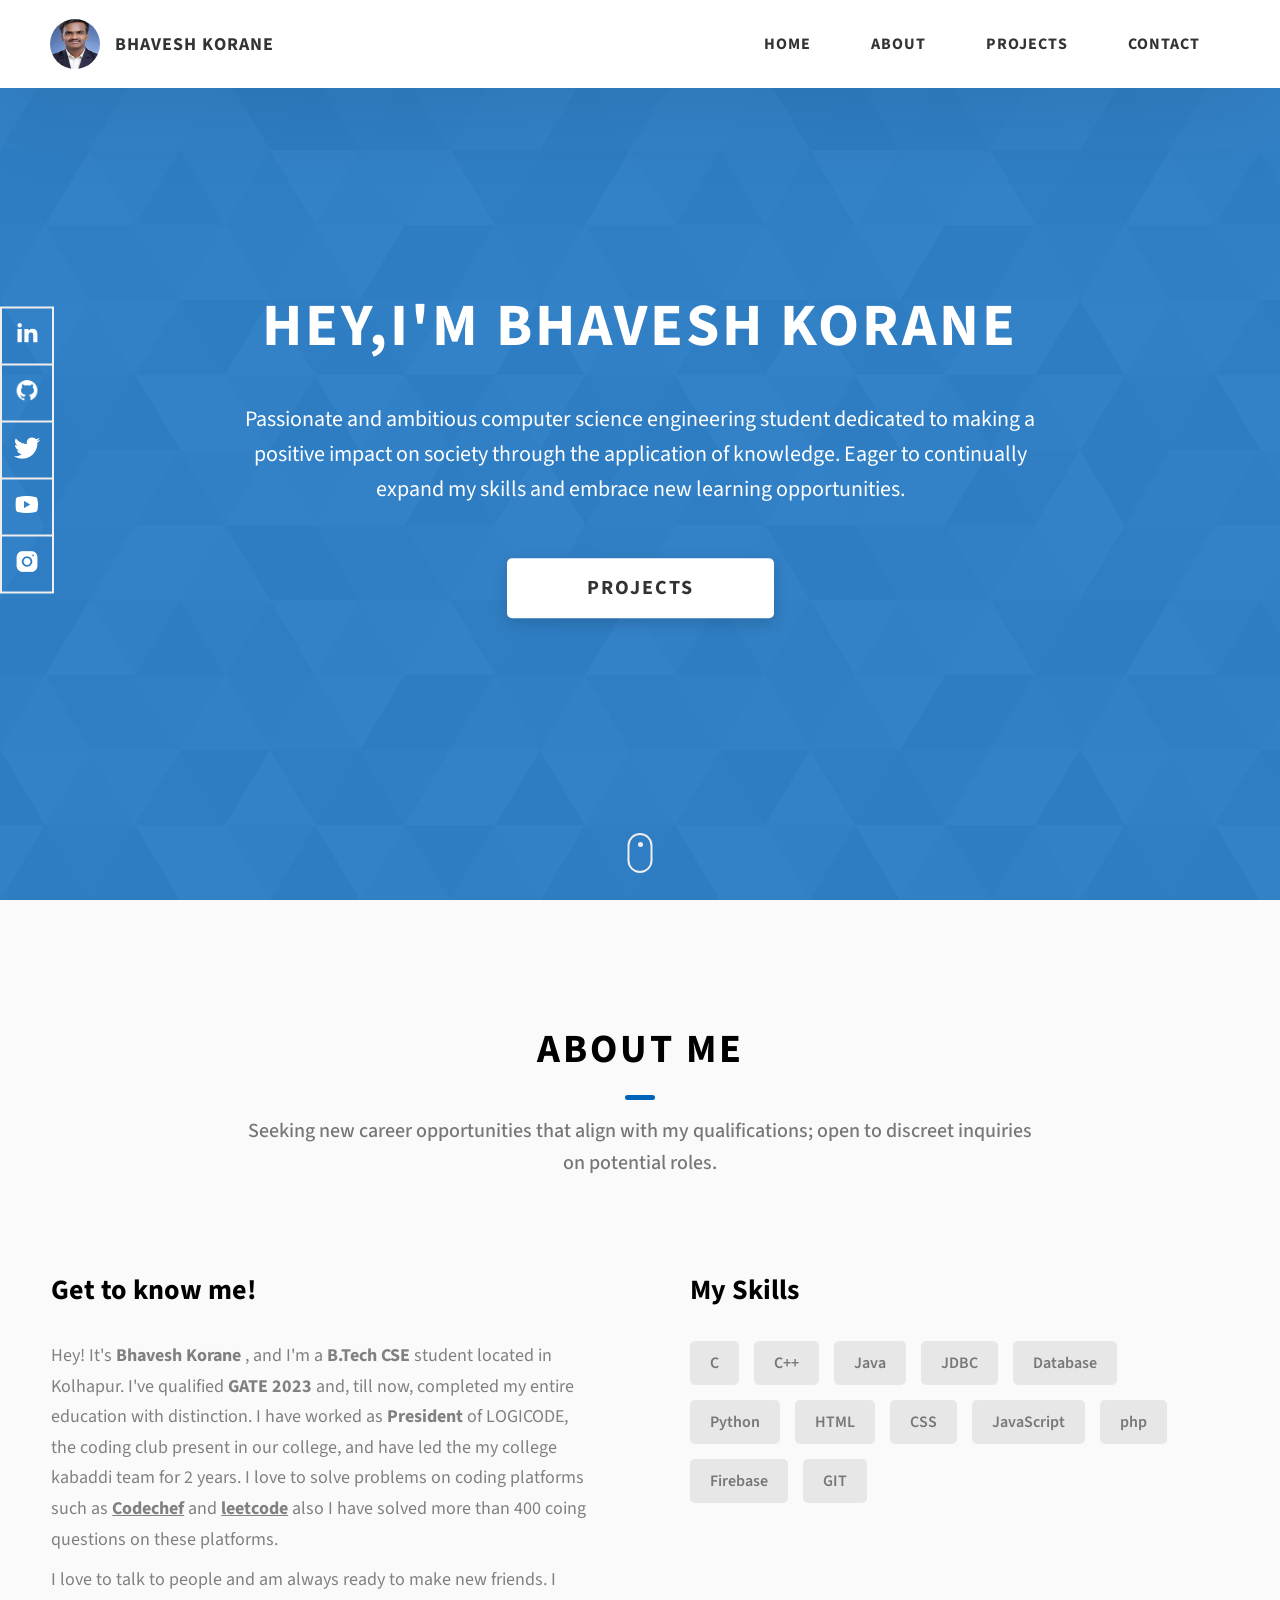
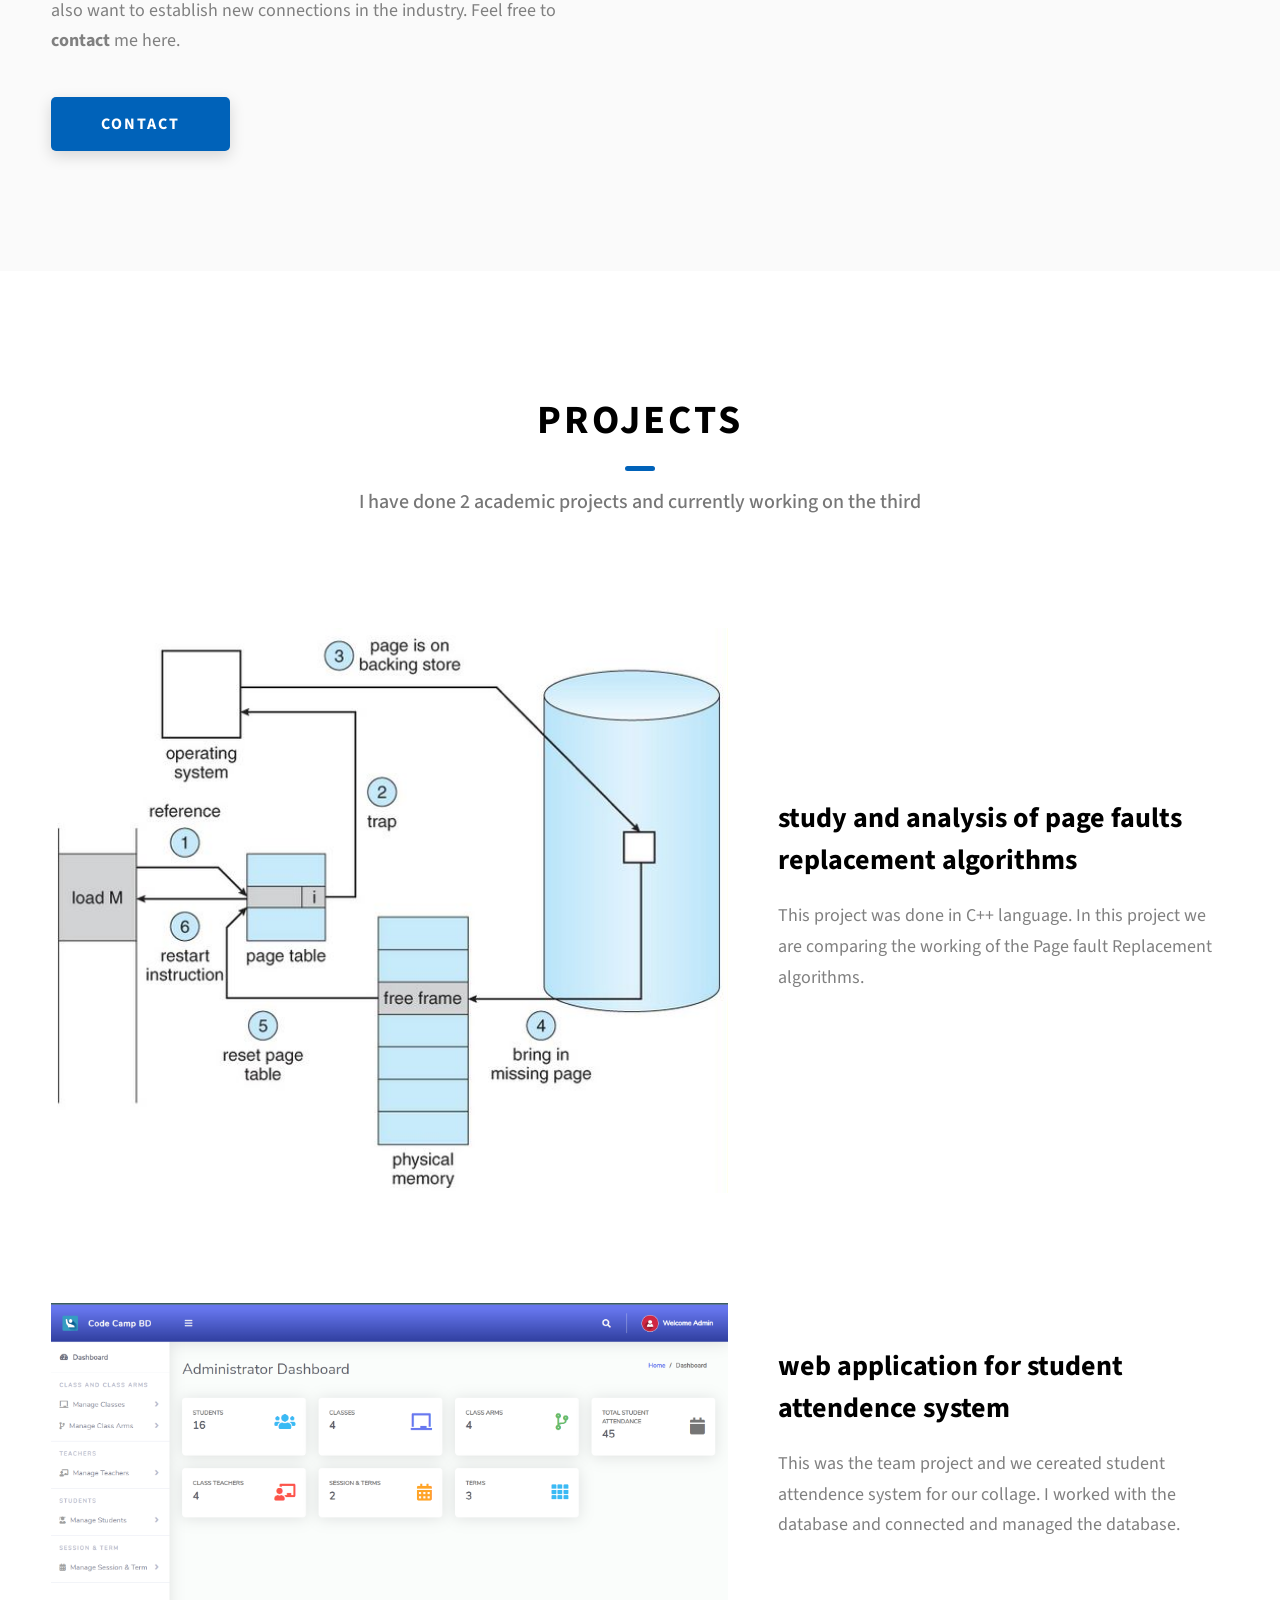
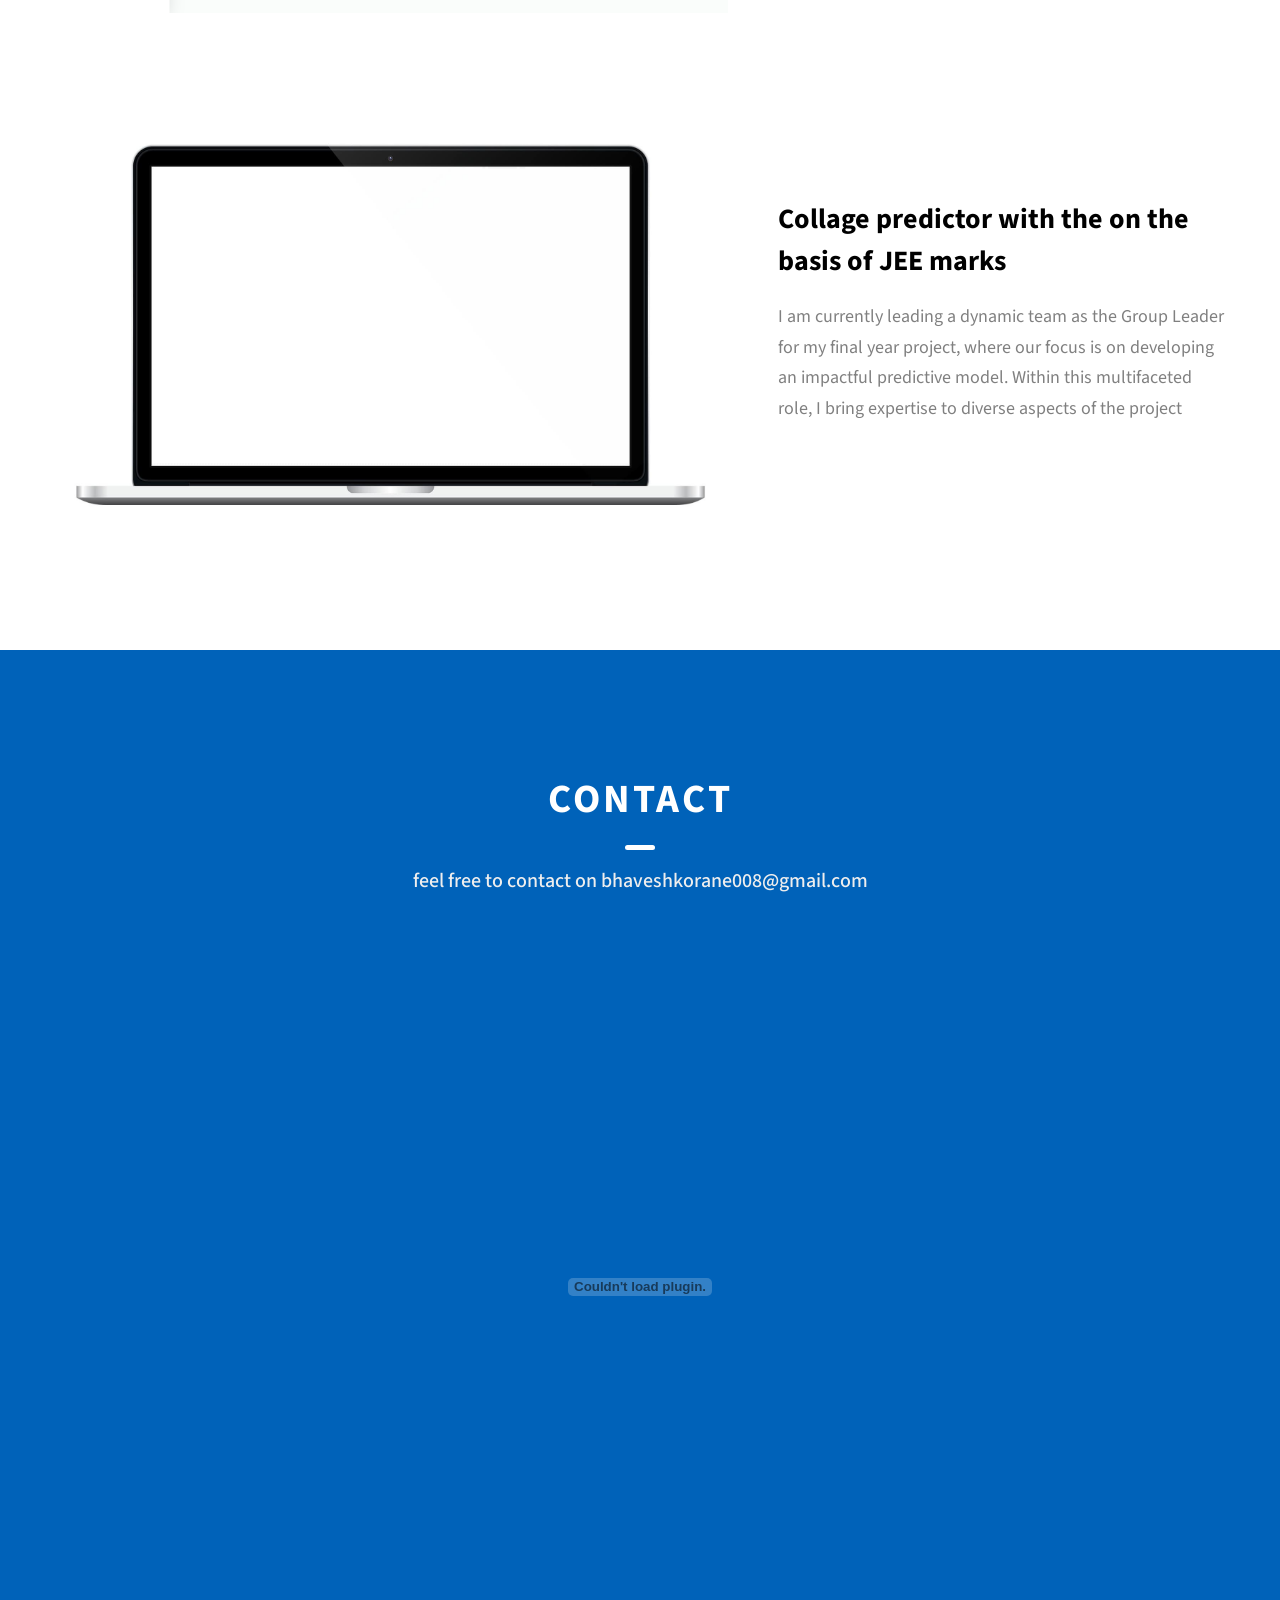
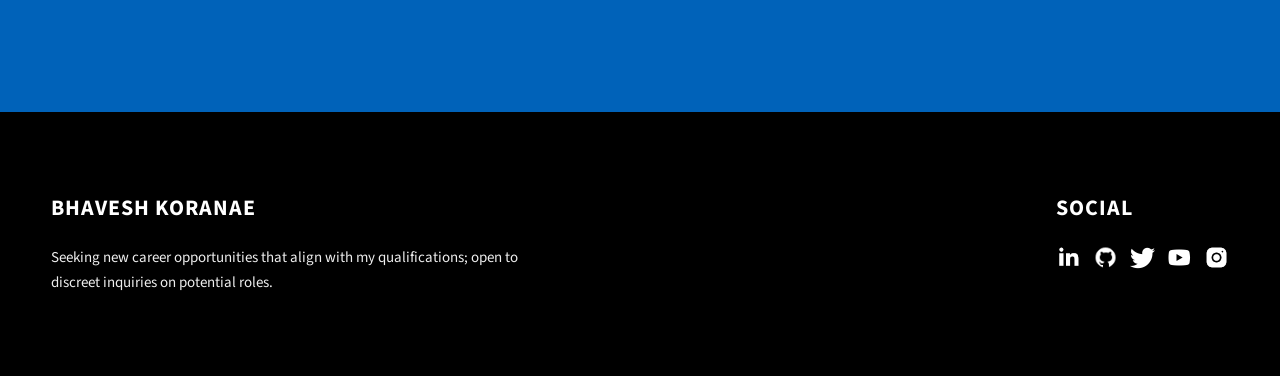
==== commit 45e24866: "new" ====
--- a/index.html
+++ b/index.html
@@ -274,10 +274,8 @@
           </span>
         </h2>
         <div class="pdf-container">
-          <centers><h1>My_Resume</h1></center>
-          <object class="pdf-object" data="./documents/bhavesh_resume.pdf" type="application/pdf">
-              <p>It appears you don't have a PDF plugin for this browser. You can <a href="./documents/bhavesh_resume.pdf">click here to download the PDF file.</a></p>
-          </object>
+          <embed class="pdf-object" src="./documents/bhavesh_resume.pdf" type="application/pdf" />
+      </div>
       </div>
       </div>
     </section>
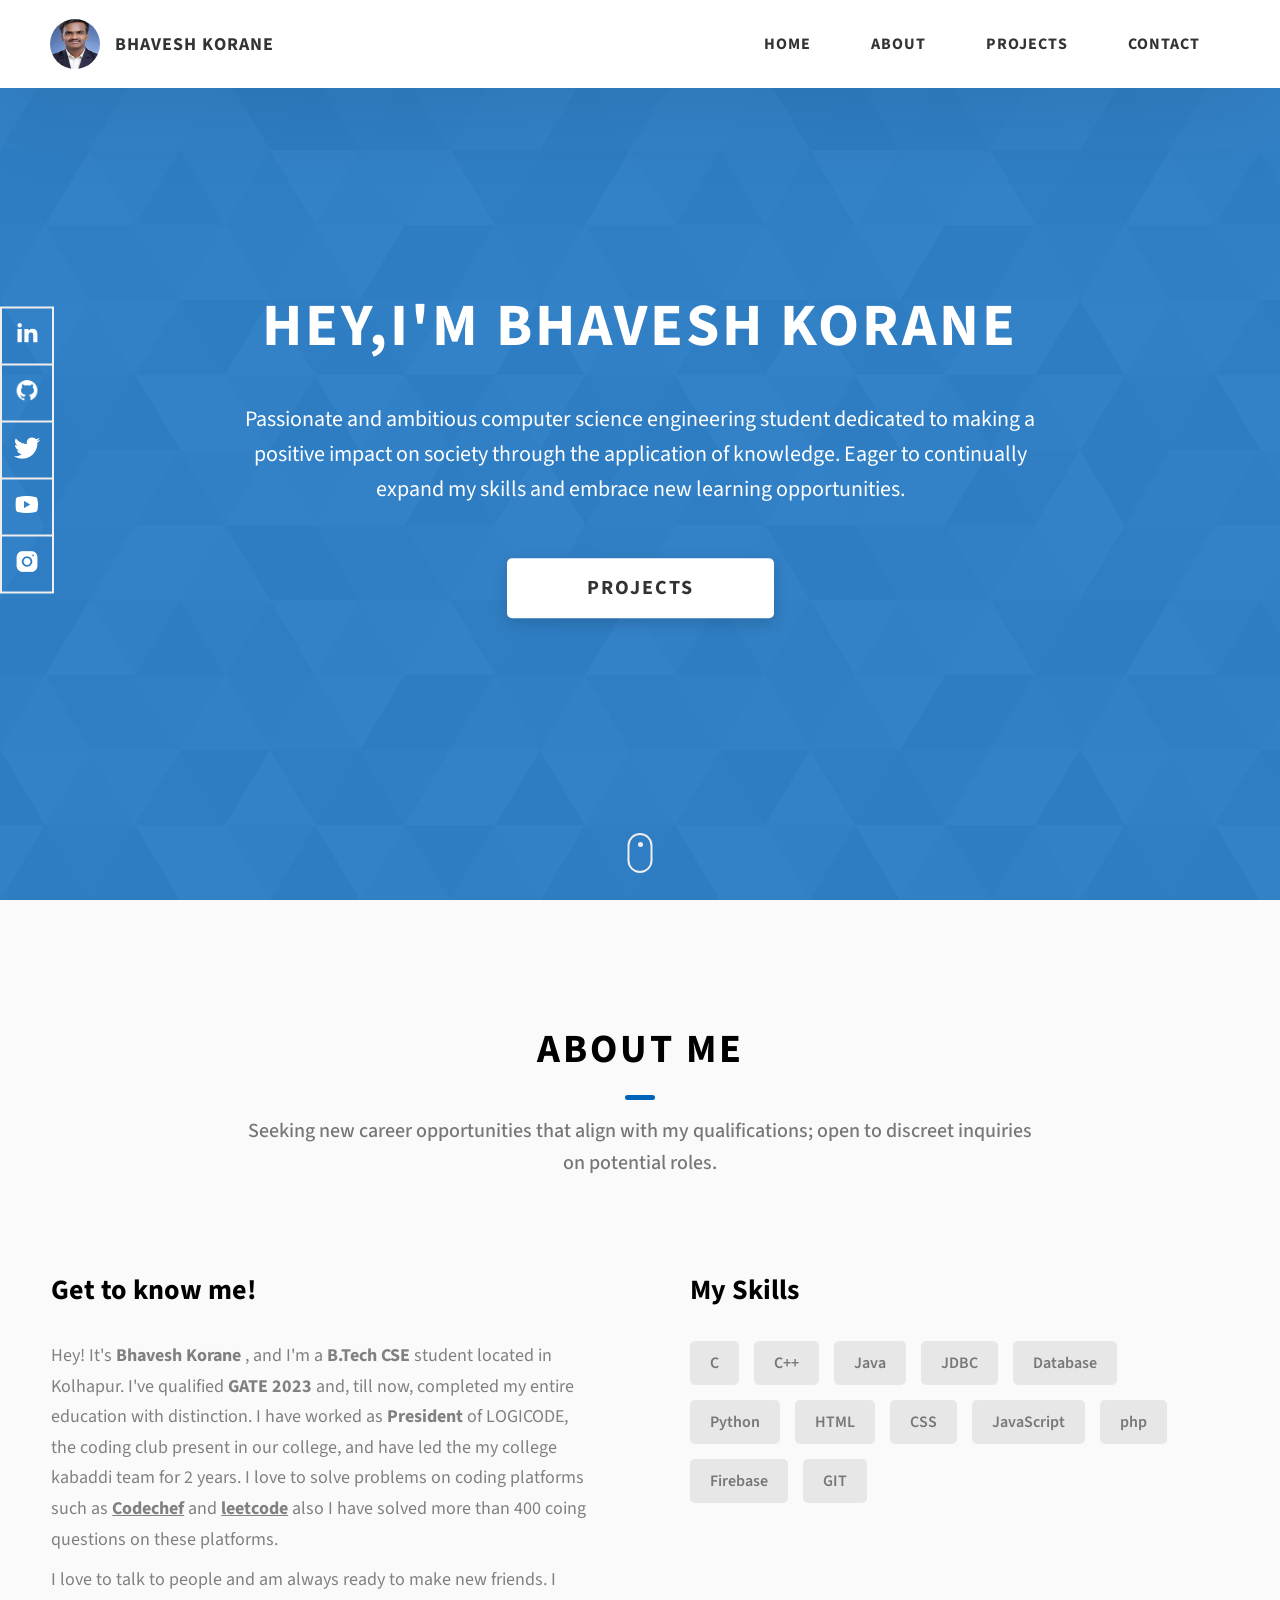
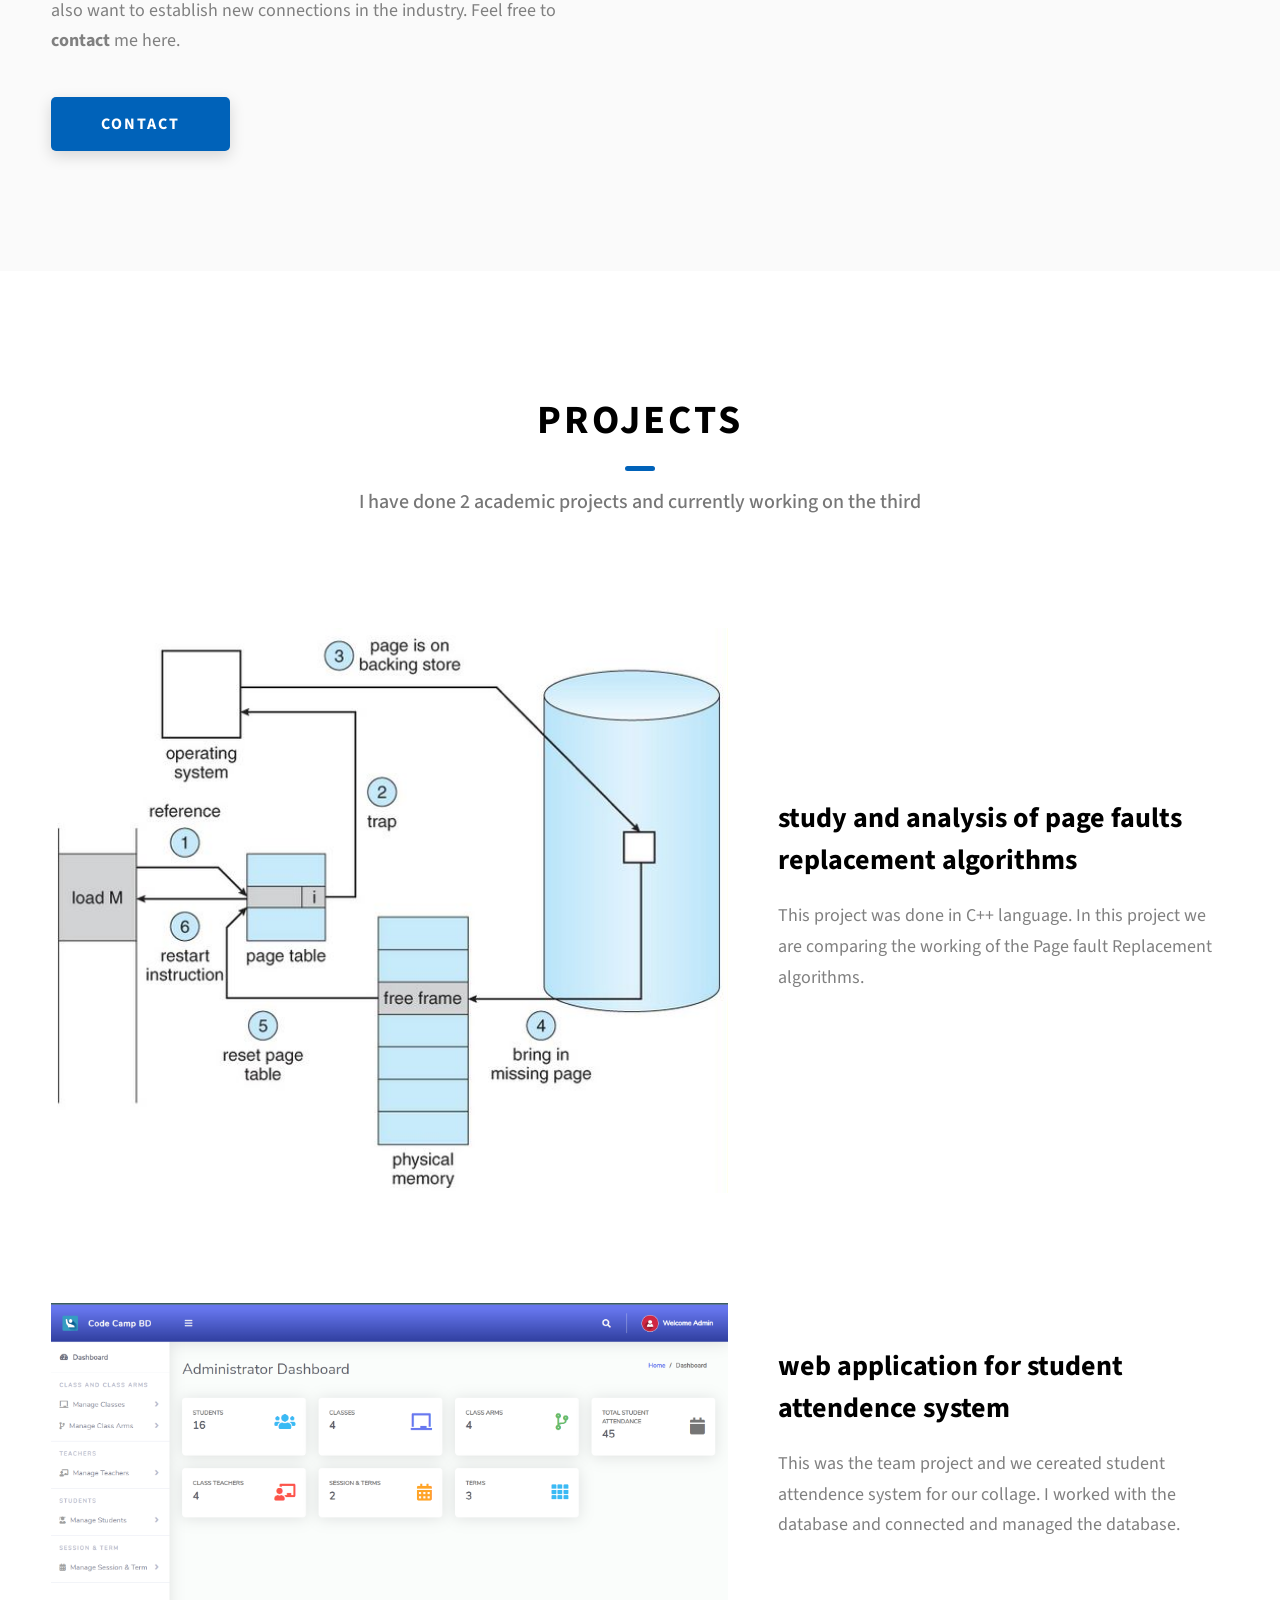
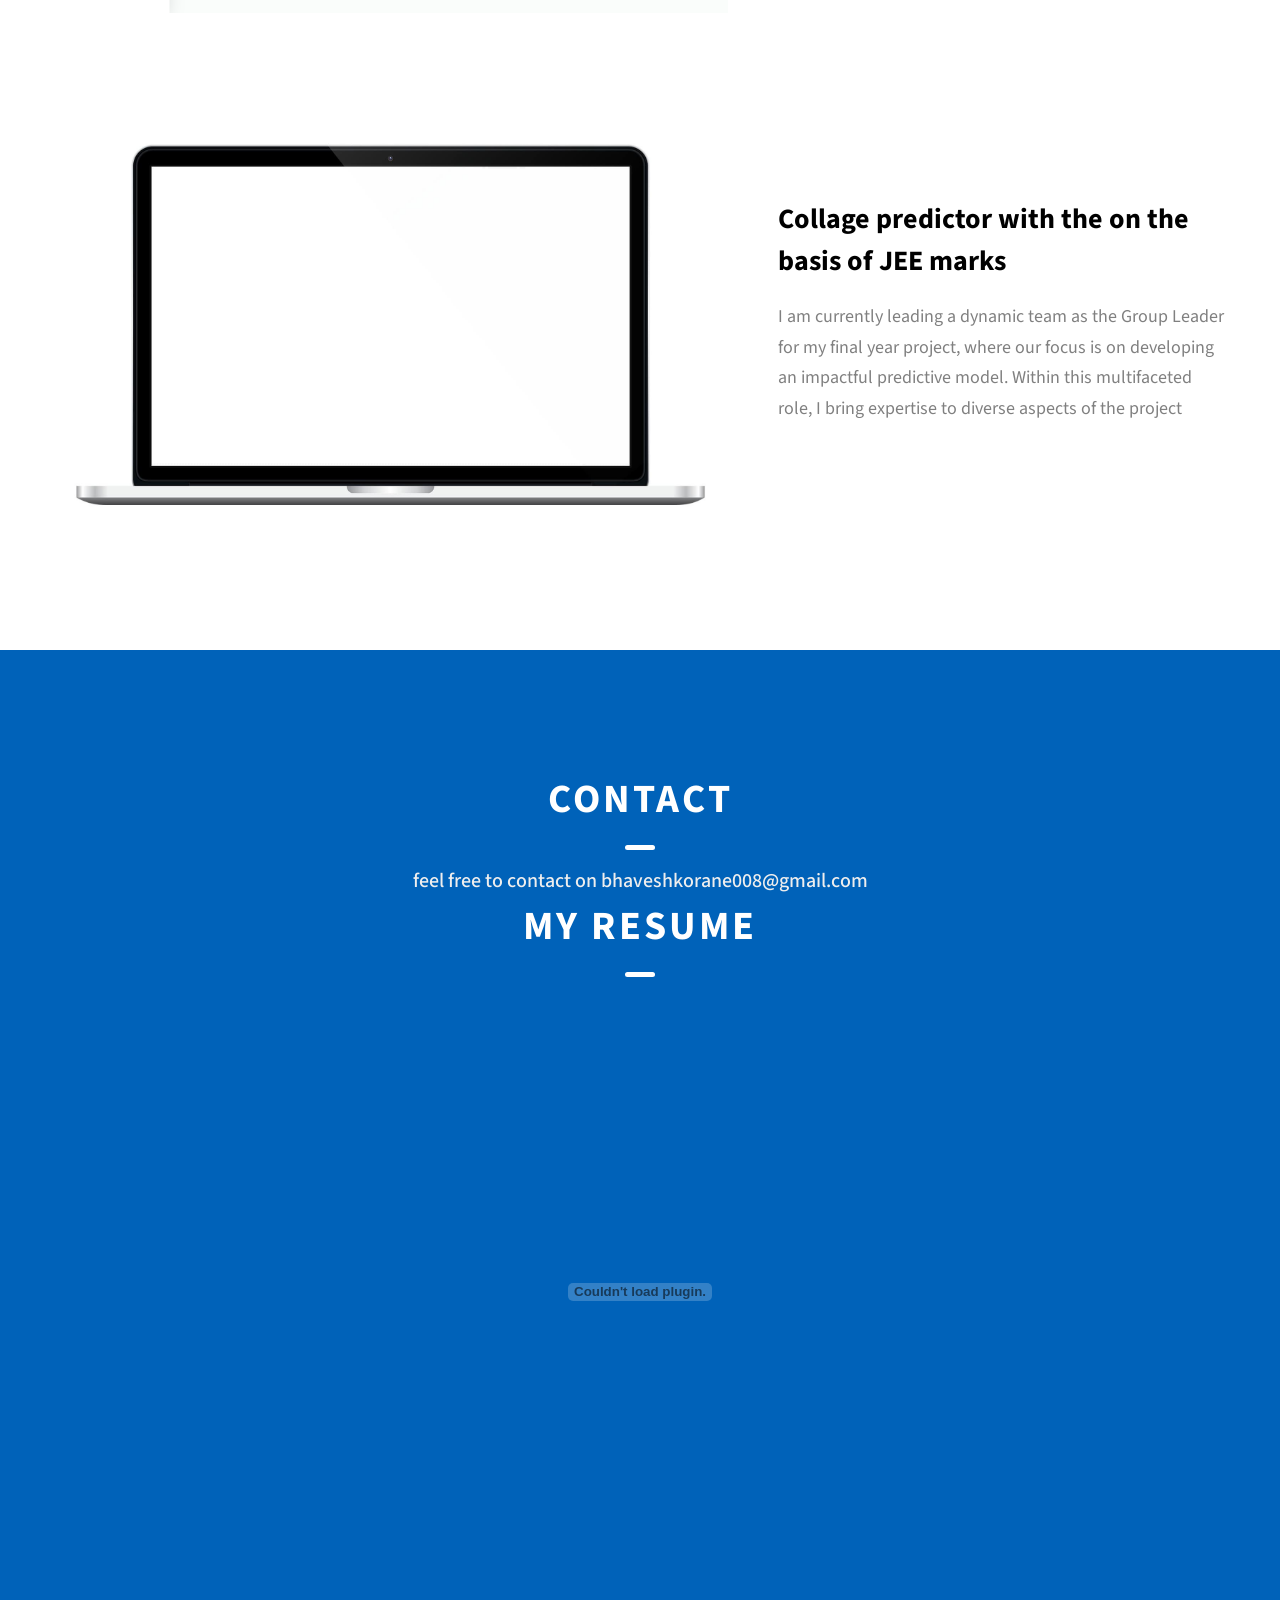
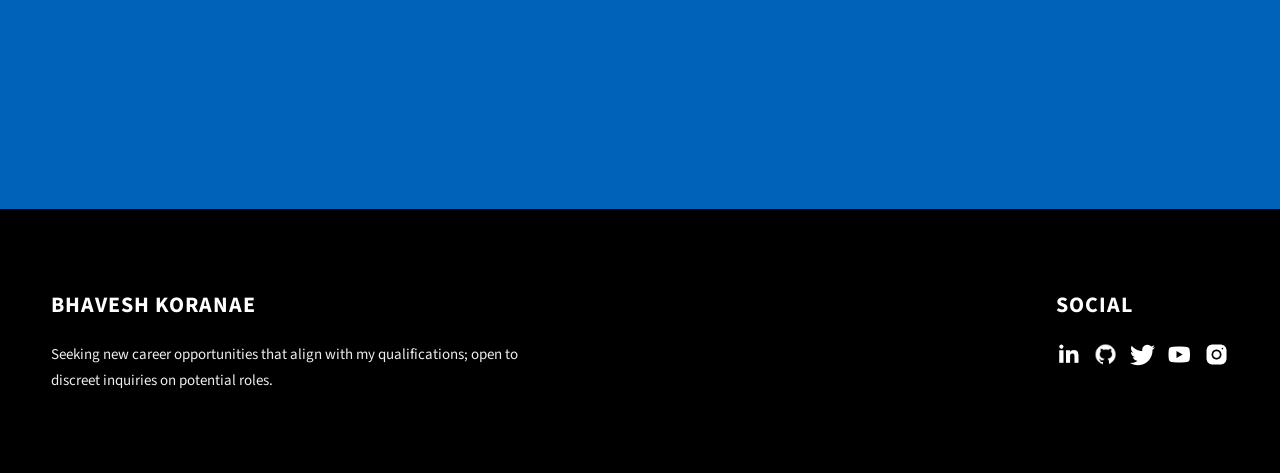
==== commit 3b1bff6c: "new" ====
--- a/index.html
+++ b/index.html
@@ -272,9 +272,11 @@
           <span class="heading-sec__sub heading-sec__sub--lt">
             feel free to contact on bhaveshkorane008@gmail.com
           </span>
-        </h2>
+        
+        <span class="heading-sec__main heading-sec__main--lt">My Resume</span>
         <div class="pdf-container">
           <embed class="pdf-object" src="./documents/bhavesh_resume.pdf" type="application/pdf" />
+        </h2>
       </div>
       </div>
       </div>
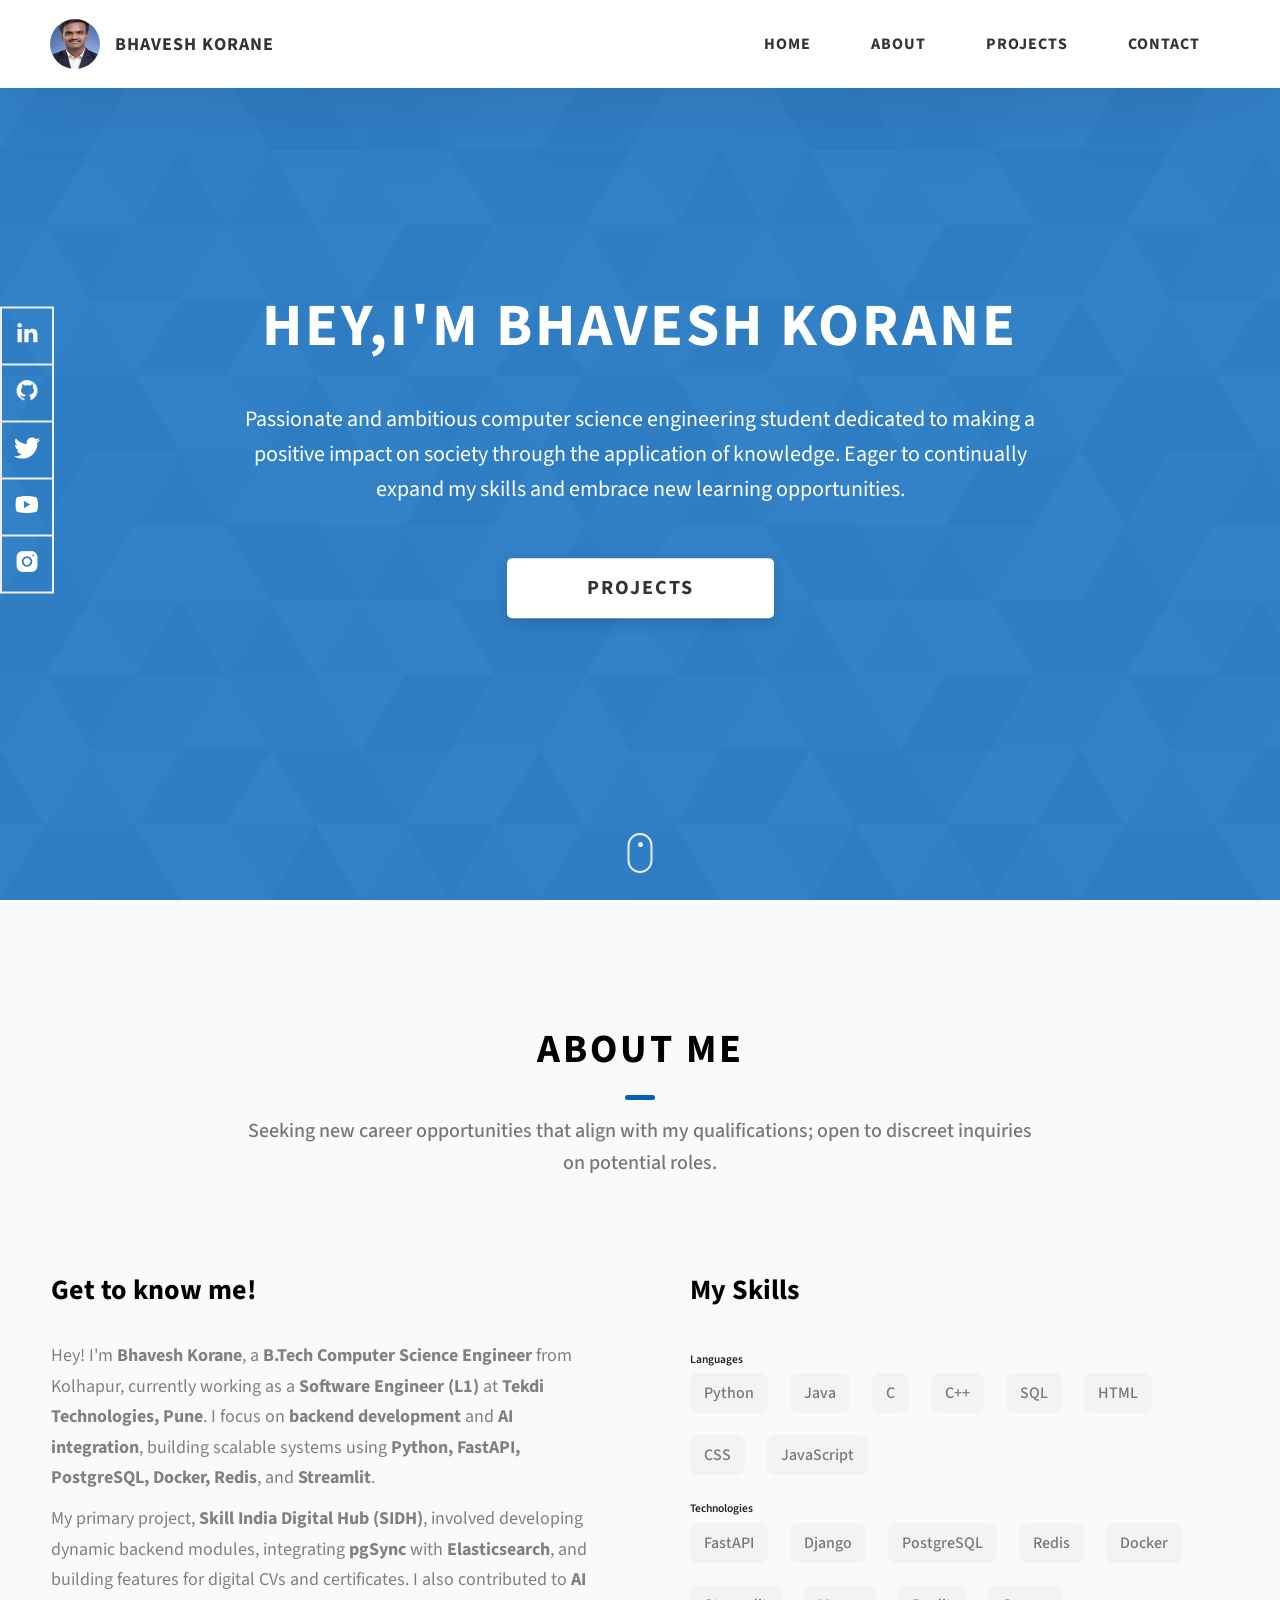
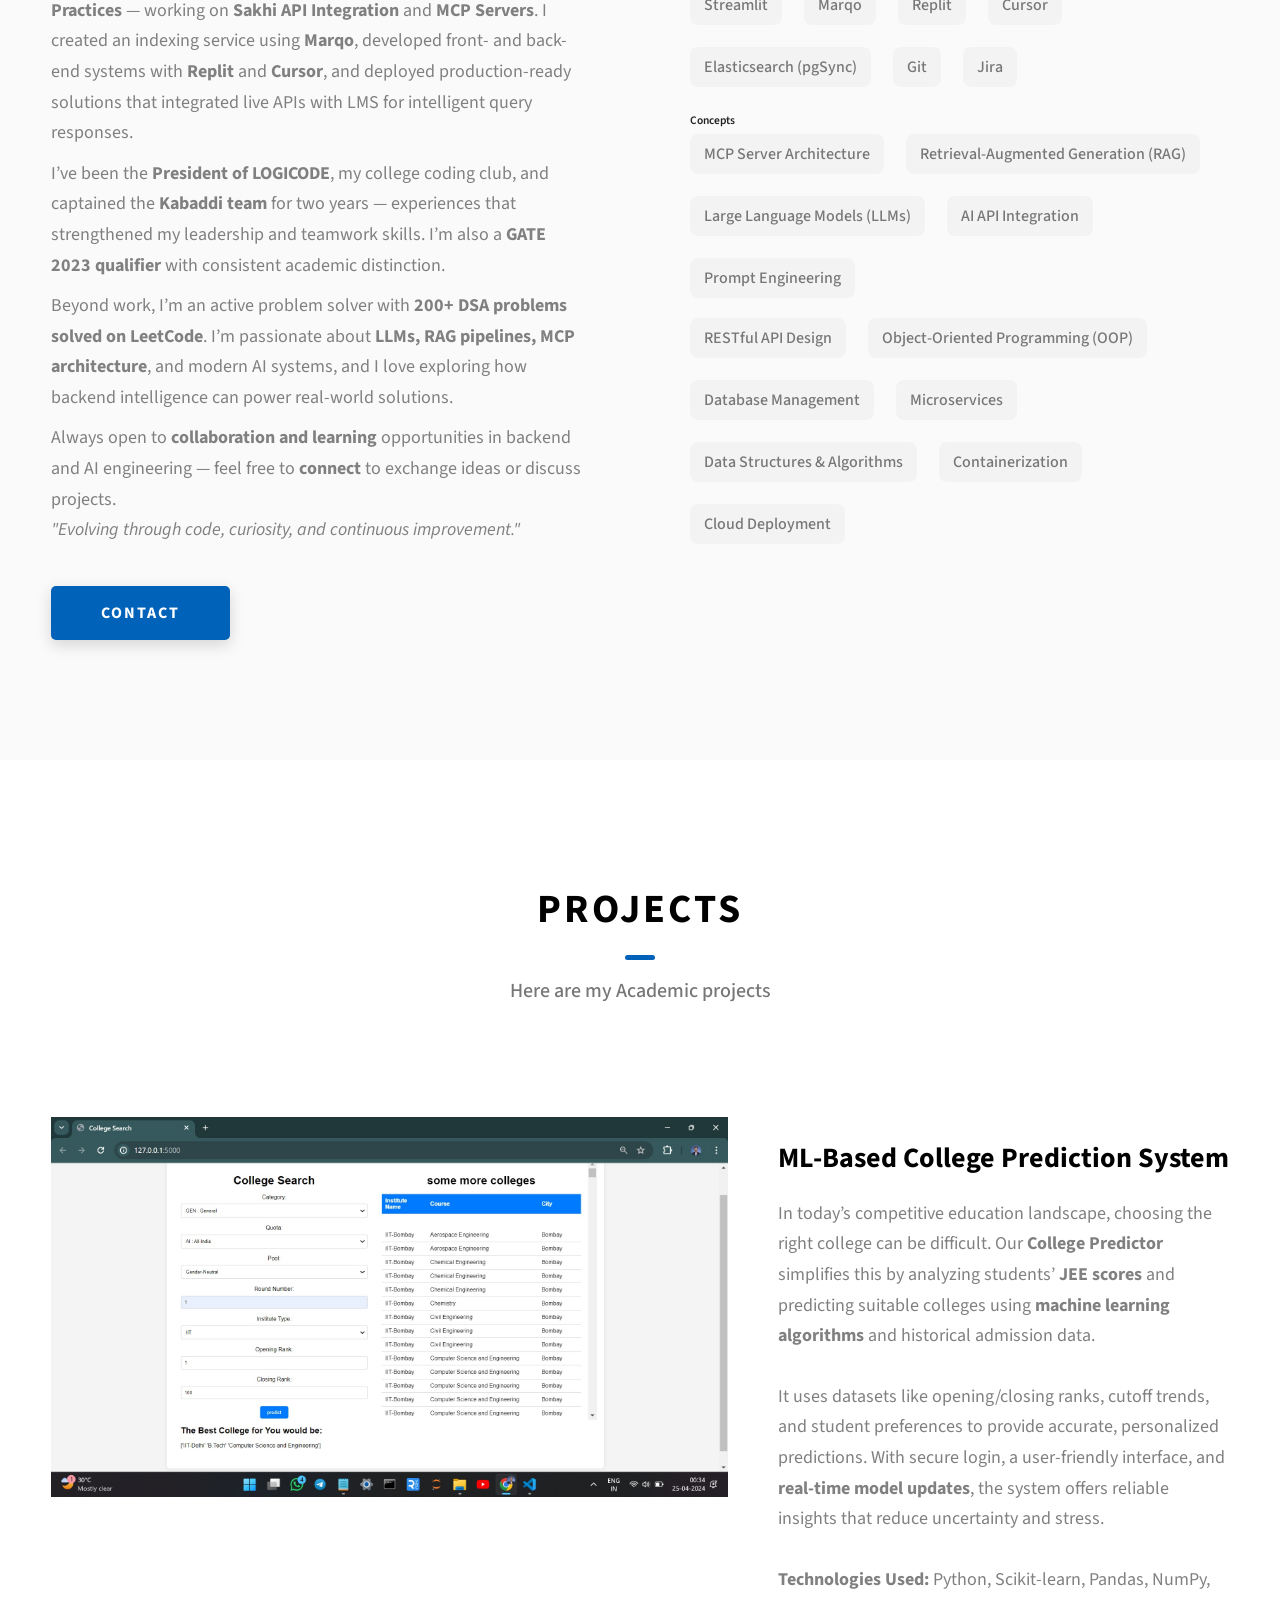
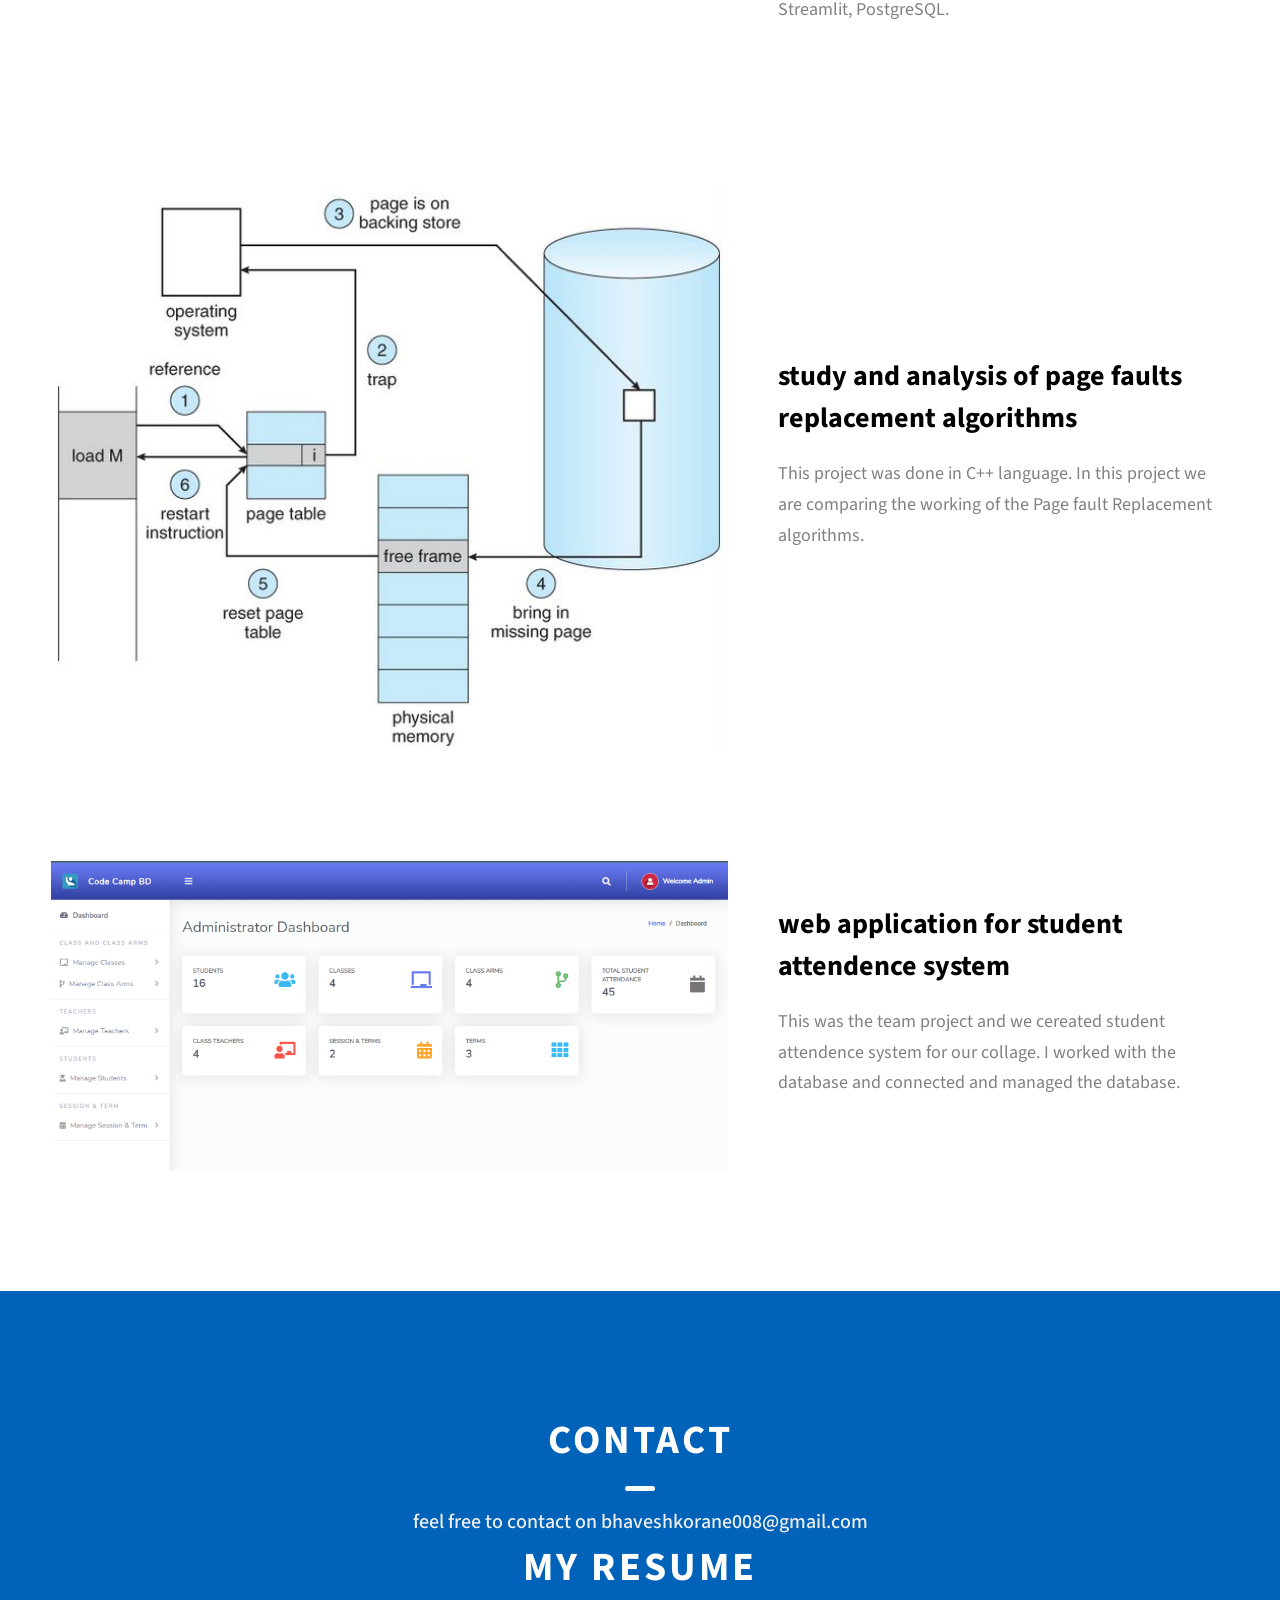
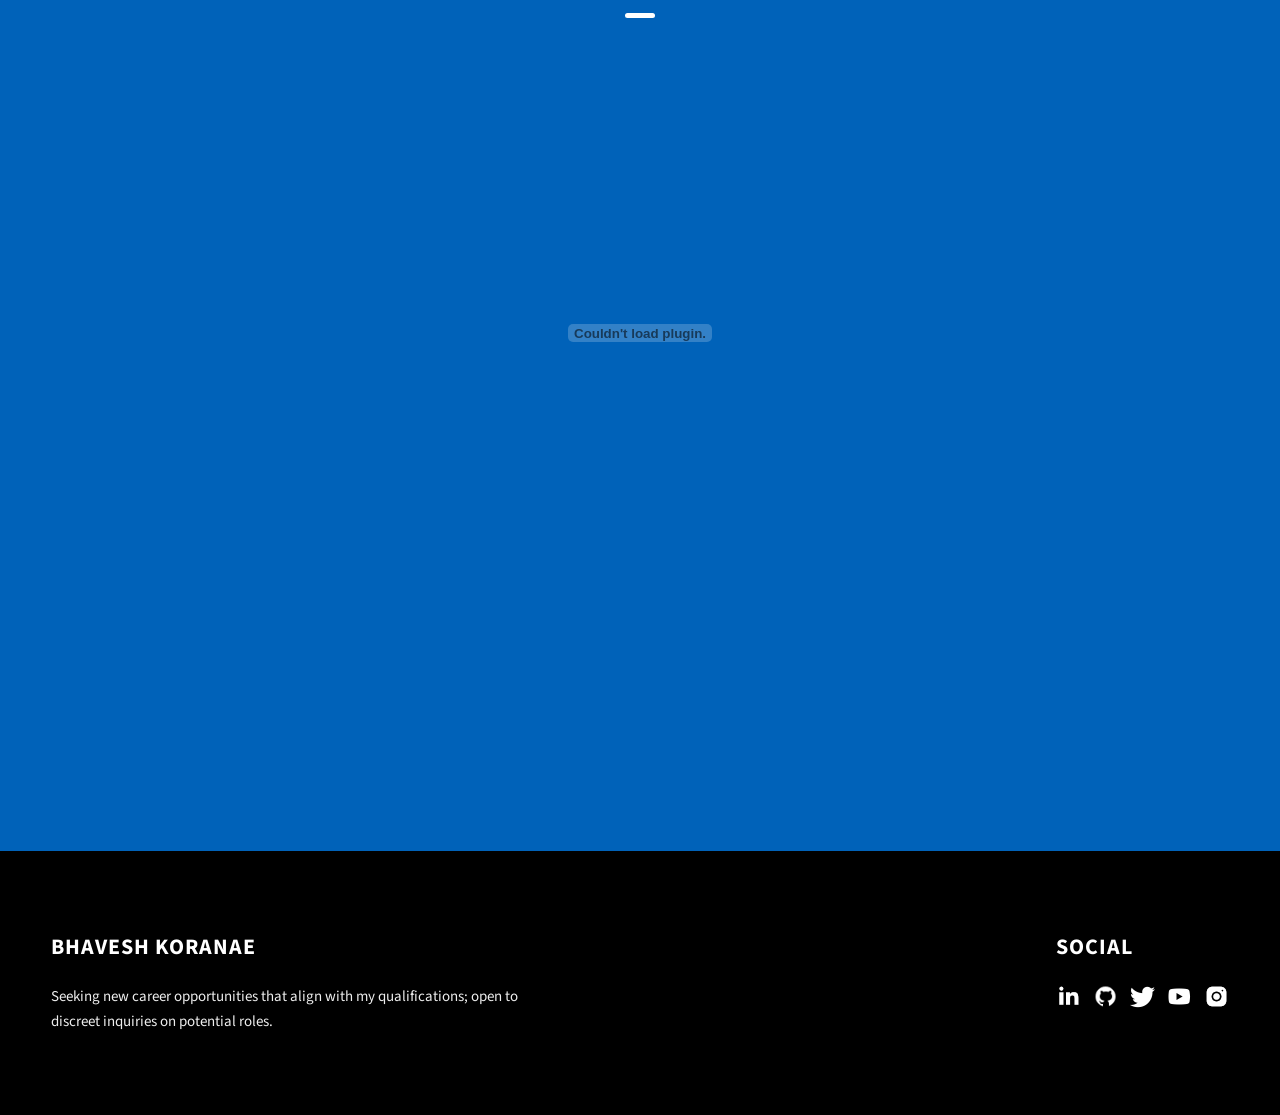
==== commit 63892699: "new-version updated skills and resume" ====
--- a/index.html
+++ b/index.html
@@ -1,342 +1,384 @@
 <!DOCTYPE html>
 <html lang="en">
-  <head>
-    <meta charset="UTF-8" />
-    <meta name="viewport" content="width=device-width, initial-scale=1.0" />
-    <meta http-equiv="X-UA-Compatible" content="ie=edge" />
-    <title>Bhavesh Korane</title>
-    <meta name="description" content="Portfolio Template for Developer" />
-
-    <link rel="stylesheet" href="css/style.css" />
-
-    <link rel="preconnect" href="https://fonts.googleapis.com" />
-    <link rel="preconnect" href="https://fonts.gstatic.com" crossorigin />
-    <link
-      href="https://fonts.googleapis.com/css2?family=Source+Sans+Pro:wght@400;600;700;900&display=swap"
-      rel="stylesheet"
-    />
-  </head>
-  <body>
-    <header class="header">
-      <div class="header__content">
-        <div class="header__logo-container">
-          <div class="header__logo-img-cont">
-            <img
-              src="./assets/png/bhavesh.png"
-              alt="Ram Maheshwari Logo Image"
-              class="header__logo-img"
-            />
-          </div>
-          <span class="header__logo-sub">Bhavesh Korane</span>
-        </div>
-        <div class="header__main">
-          <ul class="header__links">
-            <li class="header__link-wrapper">
-              <a href="./index.html" class="header__link"> Home </a>
-            </li>
-            <li class="header__link-wrapper">
-              <a href="./index.html#about" class="header__link">About </a>
-            </li>
-            <li class="header__link-wrapper">
-              <a href="./index.html#projects" class="header__link">
-                Projects
-              </a>
-            </li>
-            <li class="header__link-wrapper">
-              <a href="./index.html#contact" class="header__link"> Contact </a>
-            </li>
-          </ul>
-          <div class="header__main-ham-menu-cont">
-            <img
-              src="./assets/svg/ham-menu.svg"
-              alt="hamburger menu"
-              class="header__main-ham-menu"
-            />
-            <img
-              src="./assets/svg/ham-menu-close.svg"
-              alt="hamburger menu close"
-              class="header__main-ham-menu-close d-none"
-            />
-          </div>
-        </div>
-      </div>
-      <div class="header__sm-menu">
-        <div class="header__sm-menu-content">
-          <ul class="header__sm-menu-links">
-            <li class="header__sm-menu-link">
-              <a href="./index.html"> Home </a>
-            </li>
-
-            <li class="header__sm-menu-link">
-              <a href="./index.html#about"> About </a>
-            </li>
-
-            <li class="header__sm-menu-link">
-              <a href="./index.html#projects"> Projects </a>
-            </li>
-
-            <li class="header__sm-menu-link">
-              <a href="./index.html#contact"> Contact </a>
-            </li>
-          </ul>
-        </div>
-      </div>
-    </header>
-    <section class="home-hero">
-      <div class="home-hero__content">
-        <h1 class="heading-primary">Hey,I'm Bhavesh korane</h1>
-        <div class="home-hero__info">
-          <p class="text-primary">
-            Passionate and ambitious computer science engineering student dedicated to making
-             a positive impact on society through the application of knowledge.
-             Eager to continually expand my skills and embrace new learning opportunities.
-          </p>
-        </div>
-        <div class="home-hero__cta">
-          <a href="#projects" class="btn btn--bg">Projects</a>
-        </div>
-      </div>
-      <div class="home-hero__socials">
-        <div class="home-hero__social">
-          <a href="https://www.linkedin.com/in/bhavesh-korane-1926b2226?lipi=urn%3Ali%3Apage%3Ad_flagship3_profile_view_base_contact_details%3BZsiPl8%2B8Rzu8uzsSVY%2Fxig%3D%3D" class="home-hero__social-icon-link">
-            <img
-              src="./assets/png/linkedin-ico.png"
-              alt="icon"
-              class="home-hero__social-icon"
-            />
-          </a>
-        </div>
-        <div class="home-hero__social">
-          <a href="https://github.com/Bhavesh-008" class="home-hero__social-icon-link">
-            <img
-              src="./assets/png/github-ico.png"
-              alt="icon"
-              class="home-hero__social-icon"
-            />
-          </a>
-        </div>
-        <div class="home-hero__social">
-          <a href="https://twitter.com/Bhaveshk_008" class="home-hero__social-icon-link">
-            <img
-              src="./assets/png/twitter-ico.png"
-              alt="icon"
-              class="home-hero__social-icon"
-            />
-          </a>
-        </div>
-        <div class="home-hero__social">
-          <a href="https://youtube.com/@engineeringstudent2832?si=FyiDBZzZ8eFrfKWQ" class="home-hero__social-icon-link">
-            <img
-              src="./assets/png/yt-ico.png"
-              alt="icon"
-              class="home-hero__social-icon"
-            />
-          </a>
-        </div>
-        <div class="home-hero__social">
-          <a
-            href="https://www.instagram.com/bhaveshkorane008/"
-            class="home-hero__social-icon-link home-hero__social-icon-link--bd-none"
-          >
-            <img
-              src="./assets/png/insta-ico.png"
-              alt="icon"
-              class="home-hero__social-icon"
-            />
-          </a>
-        </div>
-      </div>
-      <div class="home-hero__mouse-scroll-cont">
-        <div class="mouse"></div>
-      </div>
-    </section>
-    <section id="about" class="about sec-pad">
-      <div class="main-container">
-        <h2 class="heading heading-sec heading-sec__mb-med">
-          <span class="heading-sec__main">About Me</span>
-          <span class="heading-sec__sub">
-            Seeking new career opportunities that align with my qualifications; 
-            open to discreet inquiries on potential roles.
-          </span>
-        </h2>
-        <div class="about__content">
-          <div class="about__content-main">
-            <h3 class="about__content-title">Get to know me!</h3>
-            <div class="about__content-details">
-              <p class="about__content-details-para">
-                Hey! It's
-                <strong>Bhavesh Korane</strong>
-                , and I'm a <strong> B.Tech CSE </strong> student located in
-                Kolhapur. I've qualified
-                <strong> GATE 2023 </strong>
-                and, till now, completed my entire education with distinction. I have worked as
-                <strong> President</strong> of LOGICODE, the coding club present in our college, and have led the my college kabaddi team for 2 years.
-                I love to solve problems on coding platforms such as <a href="https://www.codechef.com/users/bhavesh_2705"><u><b>Codechef</b></u></a> and <a href="https://leetcode.com/bk_2705/"><b><u>leetcode</u></b></a> also I have solved more than 400 coing questions on these platforms.
-              </p>
-              <p class="about__content-details-para">
-                I love to talk to people and am always ready to make new friends. I also want to establish new connections in the industry. Feel free to
-                <strong>contact</strong> me here.
-              </p>
+
+<head>
+  <meta charset="UTF-8" />
+  <meta name="viewport" content="width=device-width, initial-scale=1.0" />
+  <meta http-equiv="X-UA-Compatible" content="ie=edge" />
+  <title>Bhavesh Korane</title>
+  <meta name="description" content="Portfolio Template for Developer" />
+
+  <link rel="stylesheet" href="css/style.css" />
+
+  <link rel="preconnect" href="https://fonts.googleapis.com" />
+  <link rel="preconnect" href="https://fonts.gstatic.com" crossorigin />
+  <link href="https://fonts.googleapis.com/css2?family=Source+Sans+Pro:wght@400;600;700;900&display=swap"
+    rel="stylesheet" />
+</head>
+
+<body>
+  <header class="header">
+    <div class="header__content">
+      <div class="header__logo-container">
+        <div class="header__logo-img-cont">
+          <img src="./assets/png/bhavesh.png" alt="Ram Maheshwari Logo Image" class="header__logo-img" />
+        </div>
+        <span class="header__logo-sub">Bhavesh Korane</span>
+      </div>
+      <div class="header__main">
+        <ul class="header__links">
+          <li class="header__link-wrapper">
+            <a href="./index.html" class="header__link"> Home </a>
+          </li>
+          <li class="header__link-wrapper">
+            <a href="./index.html#about" class="header__link">About </a>
+          </li>
+          <li class="header__link-wrapper">
+            <a href="./index.html#projects" class="header__link">
+              Projects
+            </a>
+          </li>
+          <li class="header__link-wrapper">
+            <a href="./index.html#contact" class="header__link"> Contact </a>
+          </li>
+        </ul>
+        <div class="header__main-ham-menu-cont">
+          <img src="./assets/svg/ham-menu.svg" alt="hamburger menu" class="header__main-ham-menu" />
+          <img src="./assets/svg/ham-menu-close.svg" alt="hamburger menu close"
+            class="header__main-ham-menu-close d-none" />
+        </div>
+      </div>
+    </div>
+    <div class="header__sm-menu">
+      <div class="header__sm-menu-content">
+        <ul class="header__sm-menu-links">
+          <li class="header__sm-menu-link">
+            <a href="./index.html"> Home </a>
+          </li>
+
+          <li class="header__sm-menu-link">
+            <a href="./index.html#about"> About </a>
+          </li>
+
+          <li class="header__sm-menu-link">
+            <a href="./index.html#projects"> Projects </a>
+          </li>
+
+          <li class="header__sm-menu-link">
+            <a href="./index.html#contact"> Contact </a>
+          </li>
+        </ul>
+      </div>
+    </div>
+  </header>
+  <section class="home-hero">
+    <div class="home-hero__content">
+      <h1 class="heading-primary">Hey,I'm Bhavesh korane</h1>
+      <div class="home-hero__info">
+        <p class="text-primary">
+          Passionate and ambitious computer science engineering student dedicated to making
+          a positive impact on society through the application of knowledge.
+          Eager to continually expand my skills and embrace new learning opportunities.
+        </p>
+      </div>
+      <div class="home-hero__cta">
+        <a href="#projects" class="btn btn--bg">Projects</a>
+      </div>
+    </div>
+    <div class="home-hero__socials">
+      <div class="home-hero__social">
+        <a href="https://www.linkedin.com/in/bhavesh-korane-1926b2226?lipi=urn%3Ali%3Apage%3Ad_flagship3_profile_view_base_contact_details%3BZsiPl8%2B8Rzu8uzsSVY%2Fxig%3D%3D"
+          class="home-hero__social-icon-link">
+          <img src="./assets/png/linkedin-ico.png" alt="icon" class="home-hero__social-icon" />
+        </a>
+      </div>
+      <div class="home-hero__social">
+        <a href="https://github.com/Bhavesh-008" class="home-hero__social-icon-link">
+          <img src="./assets/png/github-ico.png" alt="icon" class="home-hero__social-icon" />
+        </a>
+      </div>
+      <div class="home-hero__social">
+        <a href="https://twitter.com/Bhaveshk_008" class="home-hero__social-icon-link">
+          <img src="./assets/png/twitter-ico.png" alt="icon" class="home-hero__social-icon" />
+        </a>
+      </div>
+      <div class="home-hero__social">
+        <a href="https://youtube.com/@engineeringstudent2832?si=FyiDBZzZ8eFrfKWQ" class="home-hero__social-icon-link">
+          <img src="./assets/png/yt-ico.png" alt="icon" class="home-hero__social-icon" />
+        </a>
+      </div>
+      <div class="home-hero__social">
+        <a href="https://www.instagram.com/bhaveshkorane008/"
+          class="home-hero__social-icon-link home-hero__social-icon-link--bd-none">
+          <img src="./assets/png/insta-ico.png" alt="icon" class="home-hero__social-icon" />
+        </a>
+      </div>
+    </div>
+    <div class="home-hero__mouse-scroll-cont">
+      <div class="mouse"></div>
+    </div>
+  </section>
+  <section id="about" class="about sec-pad">
+    <div class="main-container">
+      <h2 class="heading heading-sec heading-sec__mb-med">
+        <span class="heading-sec__main">About Me</span>
+        <span class="heading-sec__sub">
+          Seeking new career opportunities that align with my qualifications;
+          open to discreet inquiries on potential roles.
+        </span>
+      </h2>
+      <div class="about__content">
+        <div class="about__content-main">
+          <h3 class="about__content-title">Get to know me!</h3>
+          <div class="about__content-details">
+            <p class="about__content-details-para">
+              Hey! I'm <strong>Bhavesh Korane</strong>, a <strong>B.Tech Computer Science Engineer</strong> from
+              Kolhapur,
+              currently working as a <strong>Software Engineer (L1)</strong> at <strong>Tekdi Technologies,
+                Pune</strong>.
+              I focus on <strong>backend development</strong> and <strong>AI integration</strong>, building scalable
+              systems using
+              <strong>Python, FastAPI, PostgreSQL, Docker, Redis</strong>, and <strong>Streamlit</strong>.
+            </p>
+
+            <p class="about__content-details-para">
+              My primary project, <strong>Skill India Digital Hub (SIDH)</strong>, involved developing dynamic backend
+              modules,
+              integrating <strong>pgSync</strong> with <strong>Elasticsearch</strong>, and building features for digital
+              CVs and certificates.
+              I also contributed to <strong>AI Practices</strong> — working on <strong>Sakhi API Integration</strong>
+              and
+              <strong>MCP Servers</strong>. I created an indexing service using <strong>Marqo</strong>,
+              developed front- and back-end systems with <strong>Replit</strong> and <strong>Cursor</strong>, and
+              deployed
+              production-ready solutions that integrated live APIs with LMS for intelligent query responses.
+            </p>
+
+            <p class="about__content-details-para">
+              I’ve been the <strong>President of LOGICODE</strong>, my college coding club, and captained the
+              <strong>Kabaddi team</strong> for two years — experiences that strengthened my leadership and teamwork
+              skills.
+              I’m also a <strong>GATE 2023 qualifier</strong> with consistent academic distinction.
+            </p>
+
+            <p class="about__content-details-para">
+              Beyond work, I’m an active problem solver with <strong>200+ DSA problems solved on LeetCode</strong>.
+              I’m passionate about <strong>LLMs, RAG pipelines, MCP architecture</strong>, and modern AI systems,
+              and I love exploring how backend intelligence can power real-world solutions.
+            </p>
+
+            <p class="about__content-details-para">
+              Always open to <strong>collaboration and learning</strong> opportunities in backend and AI engineering —
+              feel free to <a href="#contact"><strong>connect</strong></a> to exchange ideas or discuss projects.
+              <br>
+              <em>"Evolving through code, curiosity, and continuous improvement."</em>
+            </p>
+
+          </div>
+
+          <a href="#contact" class="btn btn--med btn--theme dynamicBgClr">Contact</a>
+
+
+        </div>
+        <div class="about__content-skills">
+          <h3 class="about__content-title">My Skills</h3>
+
+          <div class="skills">
+            <!-- Languages -->
+            <div class="skills__section">
+              <h4 class="about__content-subtitle">Languages</h4>
+              <div class="skills__group">
+                <div class="skills__skill">Python</div>
+                <div class="skills__skill">Java</div>
+                <div class="skills__skill">C</div>
+                <div class="skills__skill">C++</div>
+                <div class="skills__skill">SQL</div>
+                <div class="skills__skill">HTML</div>
+                <div class="skills__skill">CSS</div>
+                <div class="skills__skill">JavaScript</div>
+              </div>
+
             </div>
-            <a href="#contact" class="btn btn--med btn--theme dynamicBgClr"
-              >Contact</a
-            >
-          </div>
-          <div class="about__content-skills">
-            <h3 class="about__content-title">My Skills</h3>
-            <div class="skills">
-              <div class="skills__skill">C</div>
-                <div class="skills__skill">C++</div>
-                <div class="skills__skill">Java</div>
-                <div class="skills__skill">JDBC</div>
-                <div class="skills__skill">Database</div>
-                <div class="skills__skill">Python</div>
-              <div class="skills__skill">HTML</div>
-              <div class="skills__skill">CSS</div>
-              <div class="skills__skill">JavaScript</div>
-              <div class="skills__skill">php</div>
-              <div class="skills__skill">Firebase</div>
-              <div class="skills__skill">GIT</div>
+
+            <!-- Technologies -->
+            <div class="skills__section">
+              <h4 class="about__content-subtitle">Technologies</h4>
+              <div class="skills__group">
+                <div class="skills__skill">FastAPI</div>
+                <div class="skills__skill">Django</div>
+                <div class="skills__skill">PostgreSQL</div>
+                <div class="skills__skill">Redis</div>
+                <div class="skills__skill">Docker</div>
+                <div class="skills__skill">Streamlit</div>
+                <div class="skills__skill">Marqo</div>
+                <div class="skills__skill">Replit</div>
+                <div class="skills__skill">Cursor</div>
+                <div class="skills__skill">Elasticsearch (pgSync)</div>
+                <div class="skills__skill">Git</div>
+                <div class="skills__skill">Jira</div>
+              </div>
+
             </div>
-          </div>
-        </div>
-      </div>
-    </section>
-    <section id="projects" class="projects sec-pad">
-      <div class="main-container">
-        <h2 class="heading heading-sec heading-sec__mb-bg">
-          <span class="heading-sec__main">Projects</span>
-          <span class="heading-sec__sub">
-           I have done 2 academic projects and currently working on the third
-          </span>
-        </h2>
-
-        <div class="projects__content">
-          <div class="projects__row">
-            <div class="projects__row-img-cont">
-              <img
-                src="./assets/png/pagefult.png"
-                alt="Software Screenshot"
-                class="projects__row-img"
-                loading="lazy"
-              />
+
+            <!-- Concepts -->
+            <div class="skills__section">
+              <h4 class="about__content-subtitle">Concepts</h4>
+
+
+
+              <!-- AI / Modern System Concepts -->
+              <div class="skills__group">
+                <div class="skills__skill">MCP Server Architecture</div>
+                <div class="skills__skill">Retrieval-Augmented Generation (RAG)</div>
+                <div class="skills__skill">Large Language Models (LLMs)</div>
+                <div class="skills__skill">AI API Integration</div>
+                <div class="skills__skill">Prompt Engineering</div>
+              </div>
+
+              <!-- Core Backend Concepts -->
+              <div class="skills__group">
+                <div class="skills__skill">RESTful API Design</div>
+                <div class="skills__skill">Object-Oriented Programming (OOP)</div>
+                <div class="skills__skill">Database Management</div>
+                <div class="skills__skill">Microservices</div>
+                <div class="skills__skill">Data Structures & Algorithms</div>
+                <div class="skills__skill">Containerization</div>
+                <div class="skills__skill">Cloud Deployment</div>
+              </div>
+
+
             </div>
-            <div class="projects__row-content">
-              <h3 class="projects__row-content-title">study and analysis of page faults replacement algorithms</h3>
-              <p class="projects__row-content-desc">
-                This project was done in C++ language. In this 
-project we are comparing the working of the 
-Page fault Replacement algorithms.
-              </p>
-            </div>
-          </div>
-          <div class="projects__row">
-            <div class="projects__row-img-cont">
-              <img
-                src="./assets/jpeg/web_app.png"
-                alt="Software Screenshot"
-                class="projects__row-img"
-                loading="lazy"
-              />
-            </div>
-            <div class="projects__row-content">
-              <h3 class="projects__row-content-title">web application for student attendence system</h3>
-              <p class="projects__row-content-desc">
-                This was the team project and we cereated student attendence system for our collage.
-                I worked with the database and connected and managed the database.
-              </p>
-            </div>
-          </div>
-          <div class="projects__row">
-            <div class="projects__row-img-cont">
-              <img
-                src="./assets/jpeg/project-mockup-example.jpeg"
-                alt="Software Screenshot"
-                class="projects__row-img"
-                loading="lazy"
-              />
-            </div>
-            <div class="projects__row-content">
-              <h3 class="projects__row-content-title">Collage predictor with the on the basis of JEE marks</h3>
-              <p class="projects__row-content-desc">
-                I am currently leading a dynamic team as the Group Leader for my final year project, where our focus is on developing an impactful predictive model. Within this multifaceted role, I bring expertise to diverse aspects of the project              </p>
-            </div>
-          </div>
-        </div>
-      </div>
-    </section>
-    <section id="contact" class="contact sec-pad dynamicBg">
-      <div class="main-container">
-        <h2 class="heading heading-sec heading-sec__mb-med">
-          <span class="heading-sec__main heading-sec__main--lt">Contact</span>
-          <span class="heading-sec__sub heading-sec__sub--lt">
-            feel free to contact on bhaveshkorane008@gmail.com
-          </span>
-        
+          </div>
+        </div>
+
+      </div>
+    </div>
+    </div>
+  </section>
+  <section id="projects" class="projects sec-pad">
+    <div class="main-container">
+      <h2 class="heading heading-sec heading-sec__mb-bg">
+        <span class="heading-sec__main">Projects</span>
+        <span class="heading-sec__sub">
+          Here are my Academic projects
+        </span>
+      </h2>
+
+      <div class="projects__content">
+        <div class="projects__row">
+          <div class="projects__row-img-cont">
+            <img src="./assets/jpeg/collage_prediction.jpg" alt="Software Screenshot" class="projects__row-img"
+              loading="lazy" />
+          </div>
+          <div class="projects__row-content">
+            <h3 class="projects__row-content-title">ML-Based College Prediction System</h3>
+            <p class="projects__row-content-desc">
+              In today’s competitive education landscape, choosing the right college can be difficult.
+              Our <strong>College Predictor</strong> simplifies this by analyzing students’
+              <strong>JEE scores</strong> and predicting suitable colleges using
+              <strong>machine learning algorithms</strong> and historical admission data.
+            </p>
+
+            <p class="projects__row-content-desc">
+              It uses datasets like opening/closing ranks, cutoff trends, and student preferences to provide accurate,
+              personalized predictions.
+              With secure login, a user-friendly interface, and <strong>real-time model updates</strong>, the system
+              offers reliable insights that reduce uncertainty and stress.
+            </p>
+
+            <p class="projects__row-content-desc">
+              <strong>Technologies Used:</strong> Python, Scikit-learn, Pandas, NumPy, Streamlit, PostgreSQL.
+            </p>
+
+
+          </div>
+        </div>
+        <div class="projects__row">
+          <div class="projects__row-img-cont">
+            <img src="./assets/png/pagefult.png" alt="Software Screenshot" class="projects__row-img" loading="lazy" />
+          </div>
+          <div class="projects__row-content">
+            <h3 class="projects__row-content-title">study and analysis of page faults replacement algorithms</h3>
+            <p class="projects__row-content-desc">
+              This project was done in C++ language. In this
+              project we are comparing the working of the
+              Page fault Replacement algorithms.
+            </p>
+          </div>
+        </div>
+        <div class="projects__row">
+          <div class="projects__row-img-cont">
+            <img src="./assets/jpeg/web_app.png" alt="Software Screenshot" class="projects__row-img" loading="lazy" />
+          </div>
+          <div class="projects__row-content">
+            <h3 class="projects__row-content-title">web application for student attendence system</h3>
+            <p class="projects__row-content-desc">
+              This was the team project and we cereated student attendence system for our collage.
+              I worked with the database and connected and managed the database.
+            </p>
+          </div>
+        </div>
+
+
+
+      </div>
+    </div>
+  </section>
+  <section id="contact" class="contact sec-pad dynamicBg">
+    <div class="main-container">
+      <h2 class="heading heading-sec heading-sec__mb-med">
+        <span class="heading-sec__main heading-sec__main--lt">Contact</span>
+        <span class="heading-sec__sub heading-sec__sub--lt">
+          feel free to contact on bhaveshkorane008@gmail.com
+        </span>
+
         <span class="heading-sec__main heading-sec__main--lt">My Resume</span>
         <div class="pdf-container">
-          <embed class="pdf-object" src="./documents/bhavesh_resume.pdf" type="application/pdf" />
-        </h2>
-      </div>
-      </div>
-      </div>
-    </section>
-    <footer class="main-footer">
-      <div class="main-container">
-        <div class="main-footer__upper">
-          <div class="main-footer__row main-footer__row-1">
-            <h2 class="heading heading-sm main-footer__heading-sm">
-              <span>Social</span>
-            </h2>
-            <div class="main-footer__social-cont">
-              <a target="_blank" rel="noreferrer" href="https://www.linkedin.com/in/bhavesh-korane-1926b2226?lipi=urn%3Ali%3Apage%3Ad_flagship3_profile_view_base_contact_details%3BZsiPl8%2B8Rzu8uzsSVY%2Fxig%3D%3D">
-                <img
-                  class="main-footer__icon"
-                  src="./assets/png/linkedin-ico.png"
-                  alt="icon"
-                />
-              </a>
-              <a target="_blank" rel="noreferrer" href="https://github.com/Bhavesh-008">
-                <img
-                  class="main-footer__icon"
-                  src="./assets/png/github-ico.png"
-                  alt="icon"
-                />
-              </a>
-              <a target="_blank" rel="noreferrer" href="https://twitter.com/Bhaveshk_008">
-                <img
-                  class="main-footer__icon"
-                  src="./assets/png/twitter-ico.png"
-                  alt="icon"
-                />
-              </a>
-              <a target="_blank" rel="noreferrer" href="https://youtube.com/@engineeringstudent2832?si=FyiDBZzZ8eFrfKWQ">
-                <img
-                  class="main-footer__icon"
-                  src="./assets/png/yt-ico.png"
-                  alt="icon"
-                />
-              </a>
-              <a target="_blank" rel="noreferrer" href="https://www.instagram.com/bhaveshkorane008/">
-                <img
-                  class="main-footer__icon main-footer__icon--mr-none"
-                  src="./assets/png/insta-ico.png"
-                  alt="icon"
-                />
-              </a>
-            </div>
-          </div>
-          <div class="main-footer__row main-footer__row-2">
-            <h4 class="heading heading-sm text-lt">Bhavesh Koranae</h4>
-            <p class="main-footer__short-desc">
-              Seeking new career opportunities that align with my qualifications; open to discreet inquiries on potential roles.            </p>
-          </div>
-        </div>
-
-       
-      </div>
-    </footer>
-
-    <script src="./index.js"></script>
-  </body>
-</html>
+          <embed class="pdf-object" src="./documents/BhaveshKoraneResume.pdf" type="application/pdf" />
+
+
+      </h2>
+    </div>
+  </section>
+  <footer class="main-footer">
+    <div class="main-container">
+      <div class="main-footer__upper">
+        <div class="main-footer__row main-footer__row-1">
+          <h2 class="heading heading-sm main-footer__heading-sm">
+            <span>Social</span>
+          </h2>
+          <div class="main-footer__social-cont">
+            <a target="_blank" rel="noreferrer"
+              href="https://www.linkedin.com/in/bhavesh-korane-1926b2226?lipi=urn%3Ali%3Apage%3Ad_flagship3_profile_view_base_contact_details%3BZsiPl8%2B8Rzu8uzsSVY%2Fxig%3D%3D">
+              <img class="main-footer__icon" src="./assets/png/linkedin-ico.png" alt="icon" />
+            </a>
+            <a target="_blank" rel="noreferrer" href="https://github.com/Bhavesh-008">
+              <img class="main-footer__icon" src="./assets/png/github-ico.png" alt="icon" />
+            </a>
+            <a target="_blank" rel="noreferrer" href="https://twitter.com/Bhaveshk_008">
+              <img class="main-footer__icon" src="./assets/png/twitter-ico.png" alt="icon" />
+            </a>
+            <a target="_blank" rel="noreferrer" href="https://youtube.com/@engineeringstudent2832?si=FyiDBZzZ8eFrfKWQ">
+              <img class="main-footer__icon" src="./assets/png/yt-ico.png" alt="icon" />
+            </a>
+            <a target="_blank" rel="noreferrer" href="https://www.instagram.com/bhaveshkorane008/">
+              <img class="main-footer__icon main-footer__icon--mr-none" src="./assets/png/insta-ico.png" alt="icon" />
+            </a>
+          </div>
+        </div>
+        <div class="main-footer__row main-footer__row-2">
+          <h4 class="heading heading-sm text-lt">Bhavesh Koranae</h4>
+          <p class="main-footer__short-desc">
+            Seeking new career opportunities that align with my qualifications; open to discreet inquiries on potential
+            roles. </p>
+        </div>
+      </div>
+
+
+    </div>
+  </footer>
+
+  <script src="./index.js"></script>
+</body>
+
+</html>
--- a/css/style.css
+++ b/css/style.css
@@ -661,3 +661,33 @@
           height: 300px; /* Adjust the height for mobile devices */
       }
   }
+
+
+  
+.about__content-subtitle {
+  font-size: 1.15rem;
+  font-weight: 600;
+  margin-top: 1rem;
+  color: #222;
+}
+
+.skills__group {
+  display: flex;
+  flex-wrap: wrap;
+  gap: 0.7rem;
+  margin-top: 0.5rem;
+}
+
+.skills__skill {
+  background-color: #f3f3f3;
+  padding: 8px 14px;
+  border-radius: 8px;
+  font-weight: 500;
+  transition: all 0.2s ease-in-out;
+}
+
+.skills__skill:hover {
+  background-color: #dbeafe; /* light blue hover */
+  transform: translateY(-2px);
+}
+
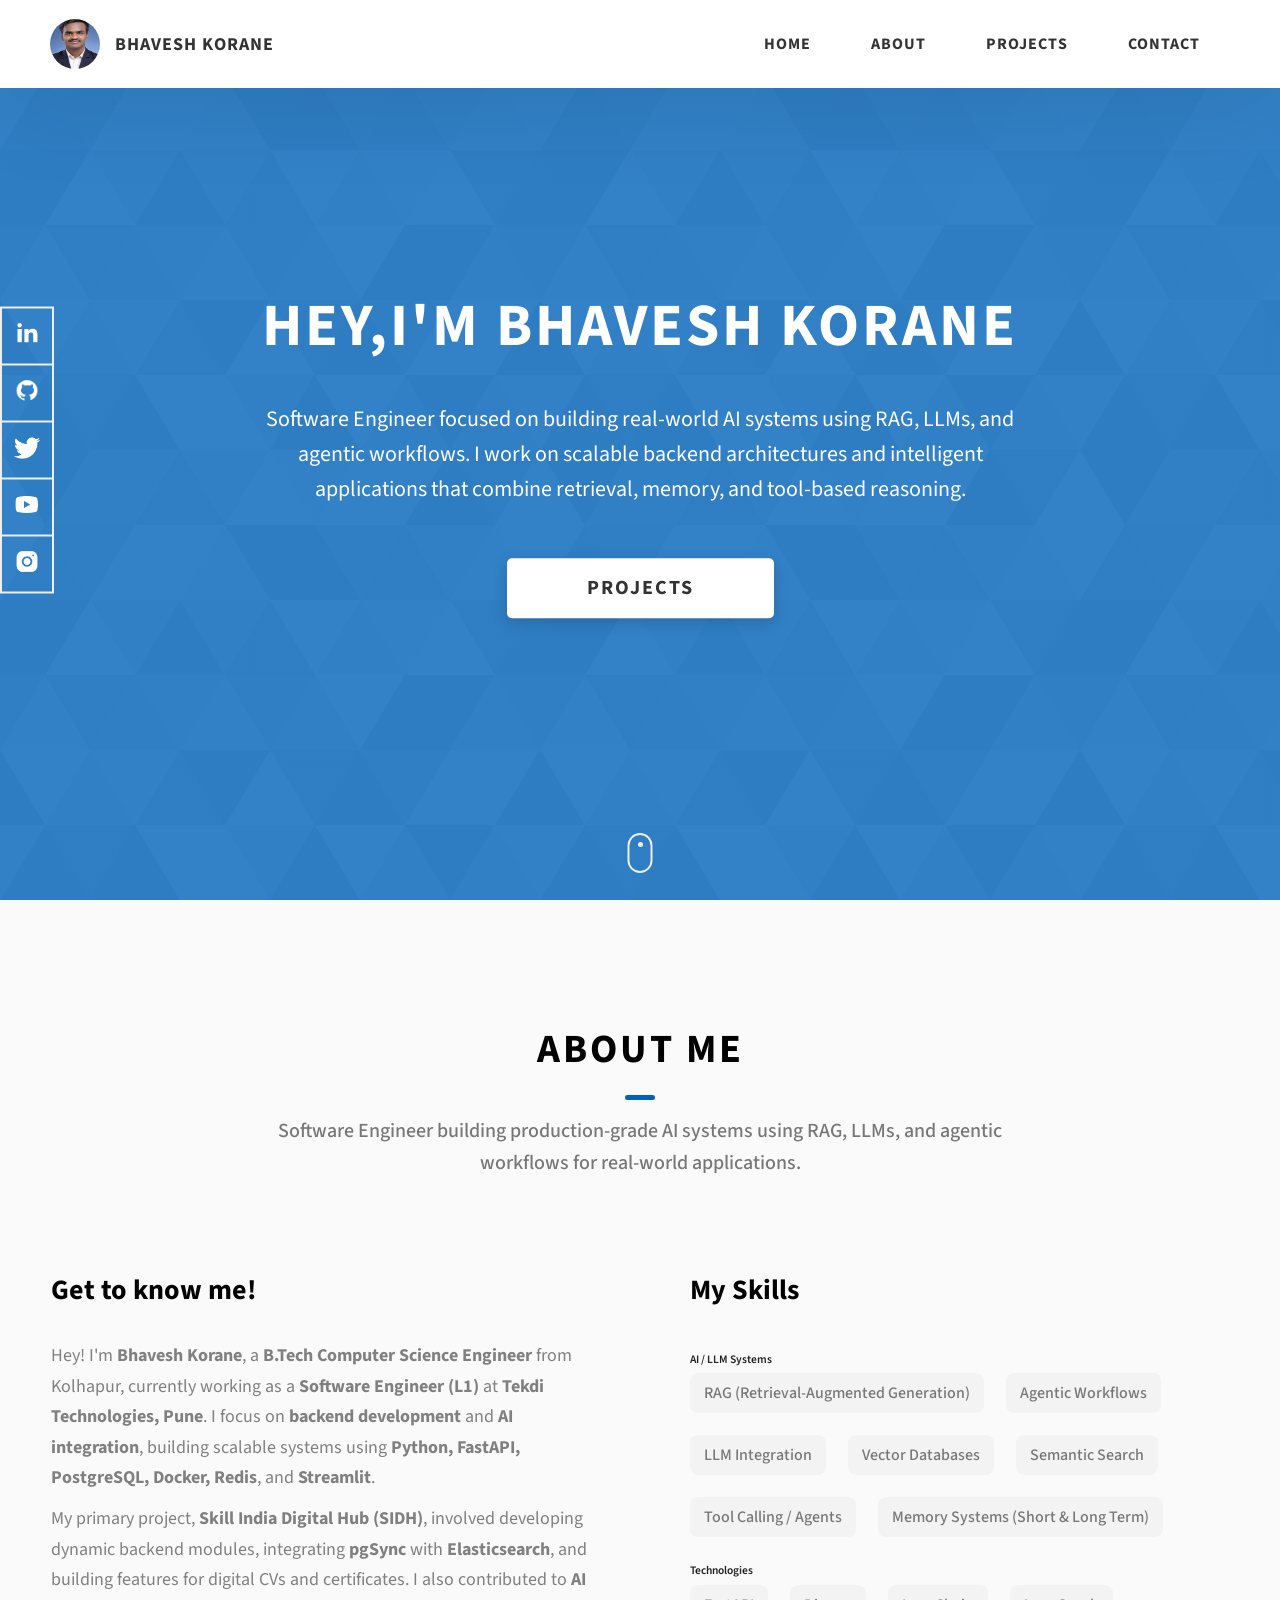
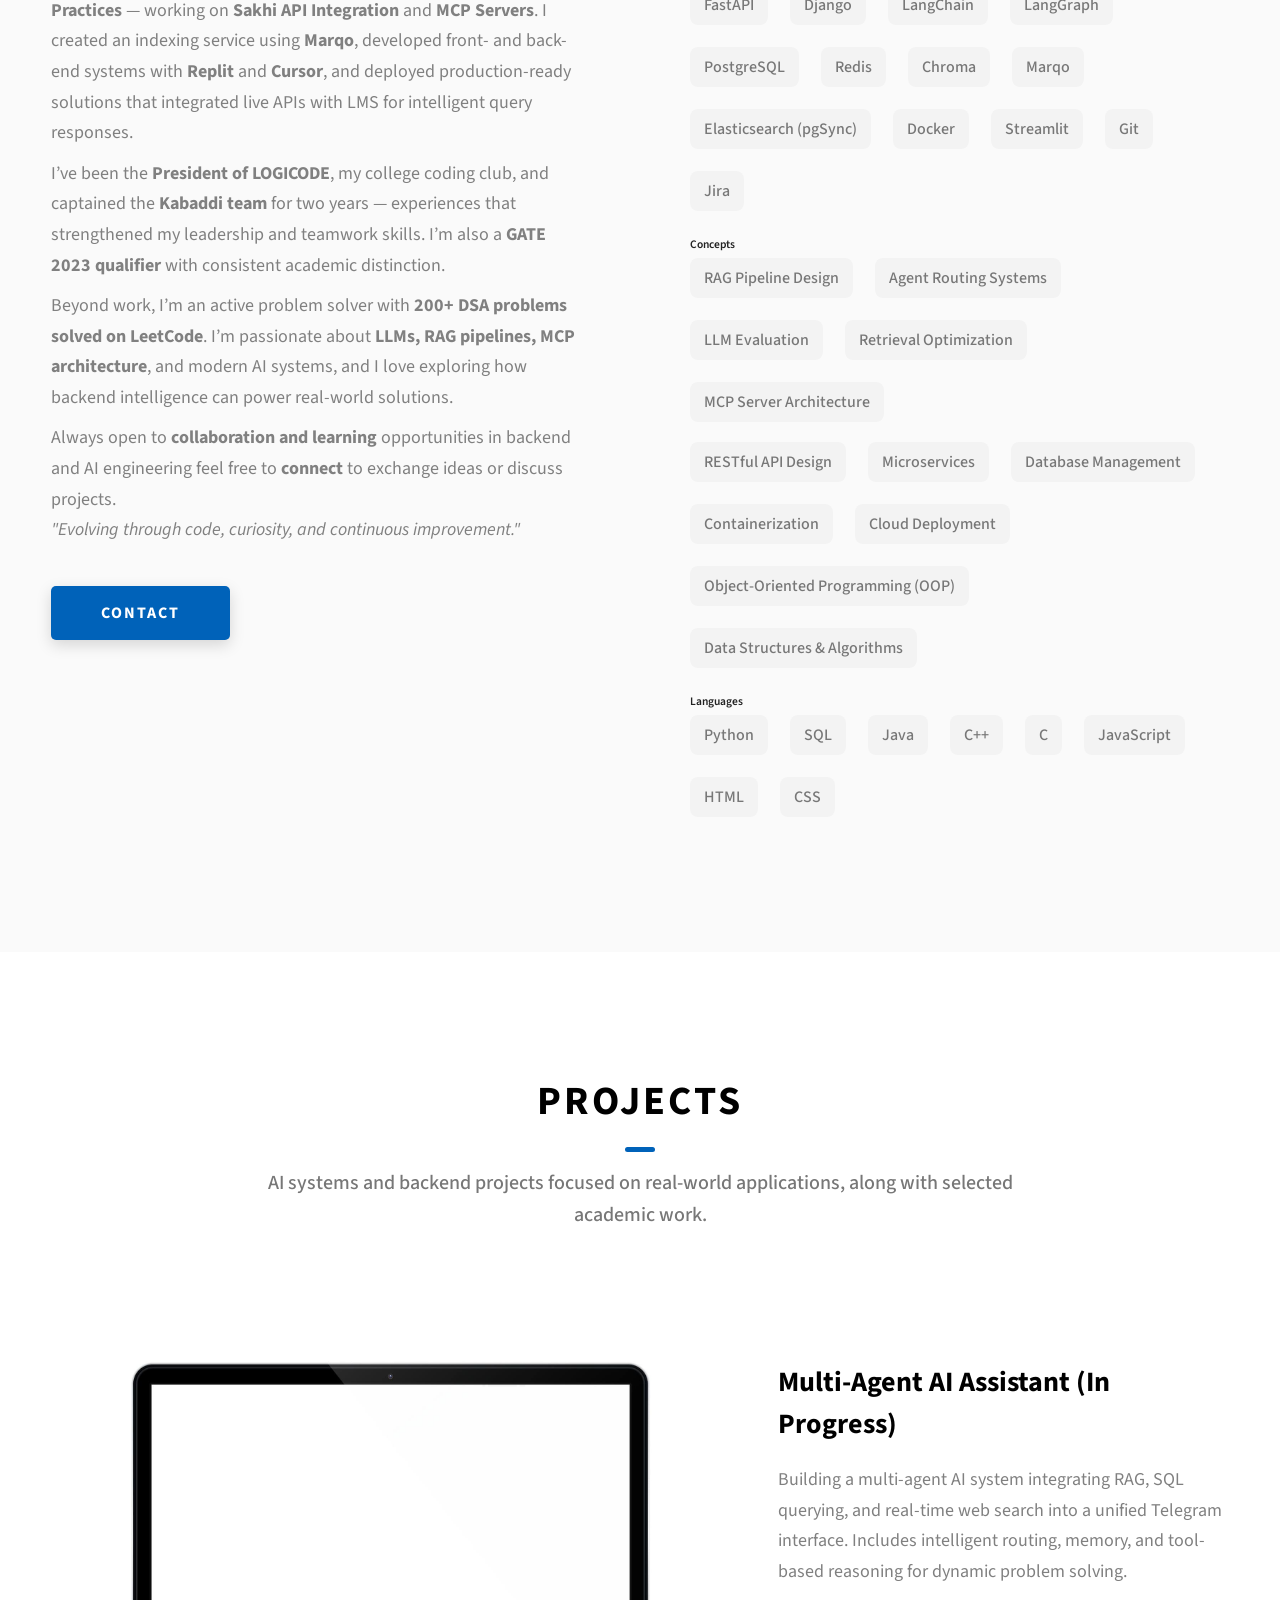
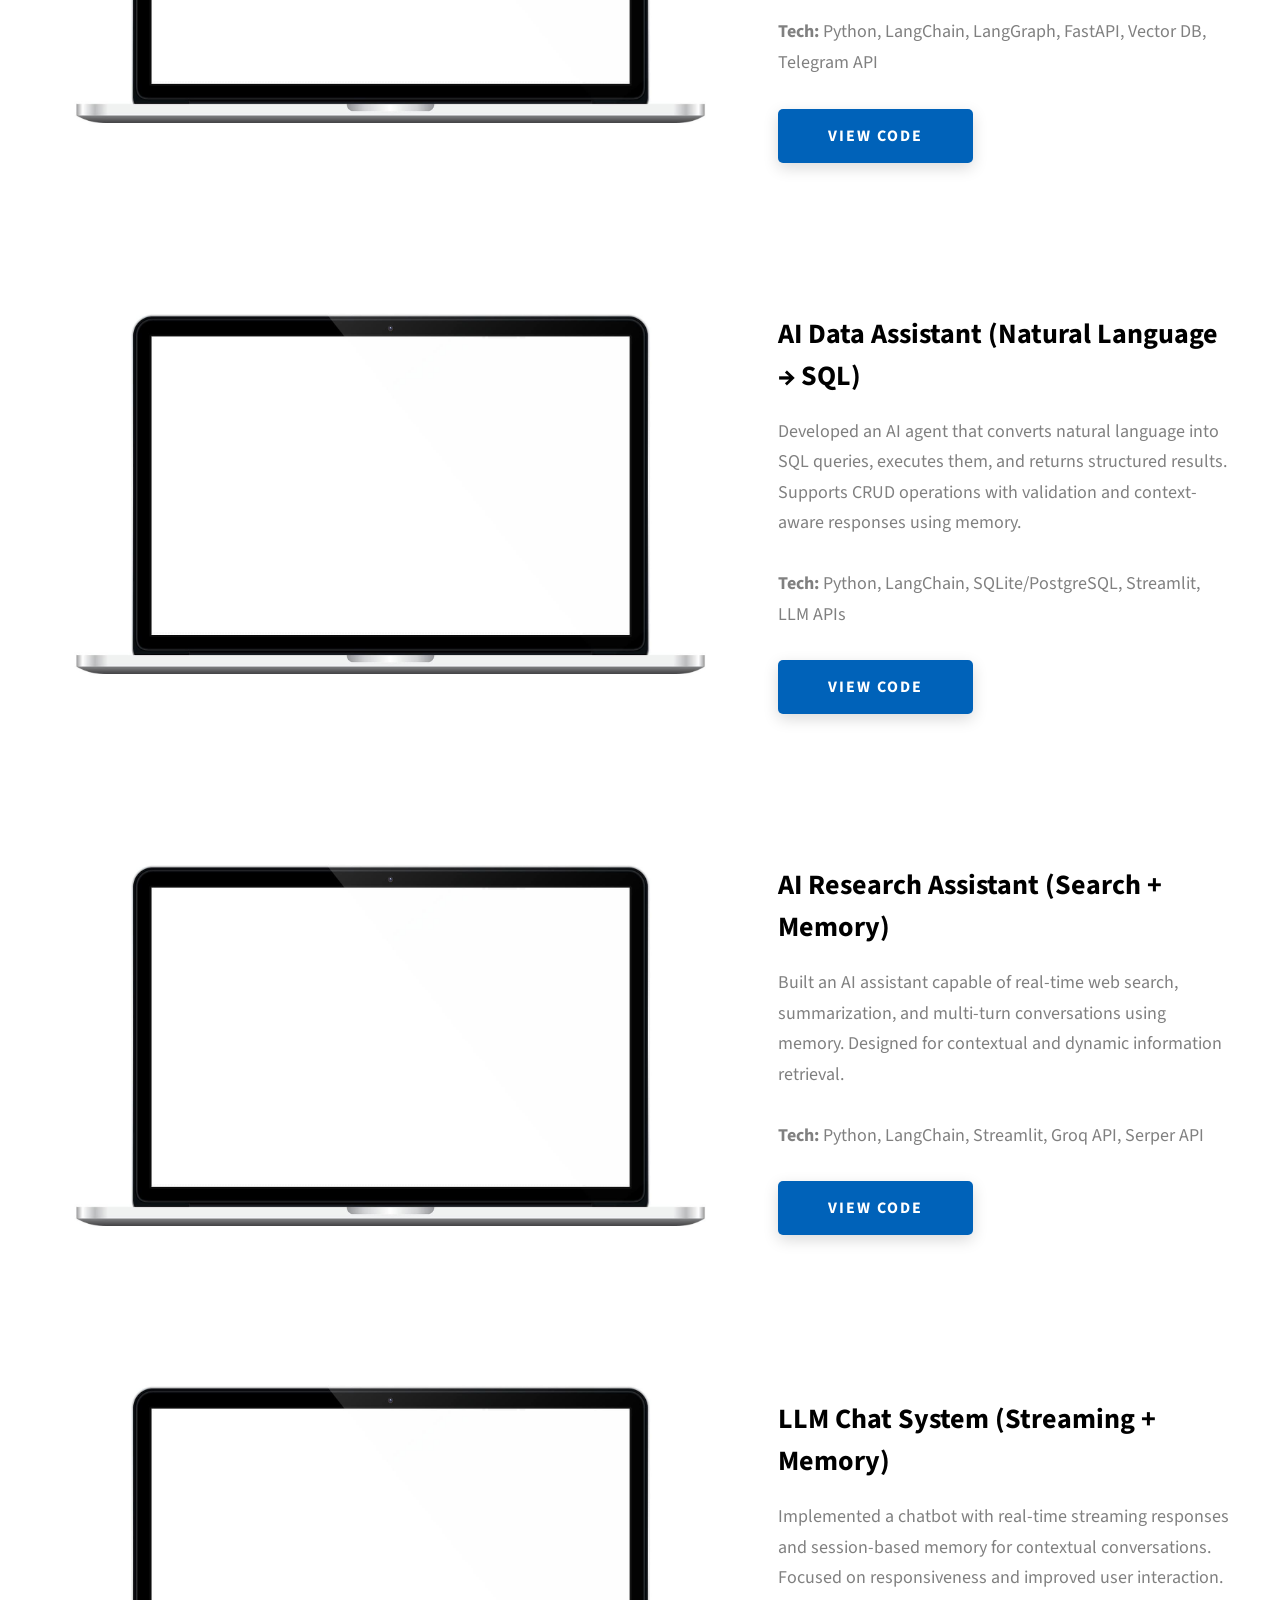
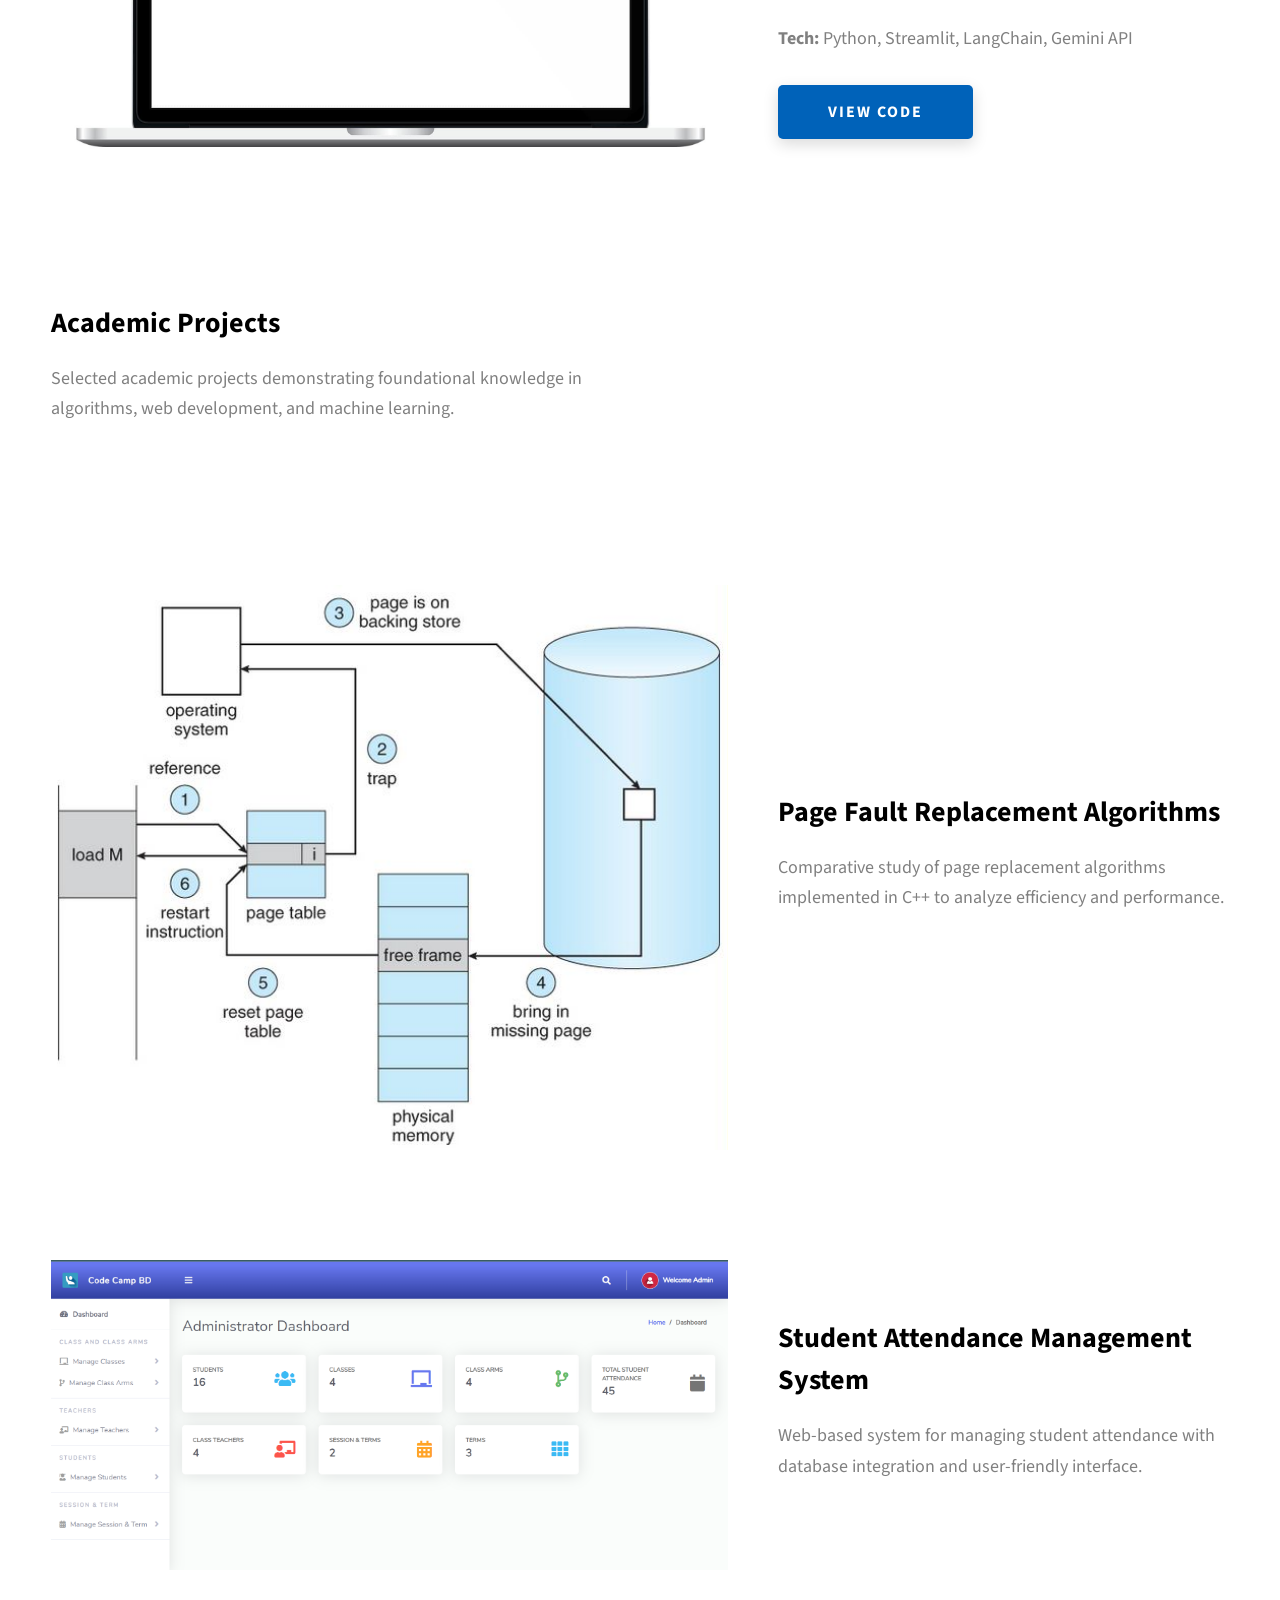
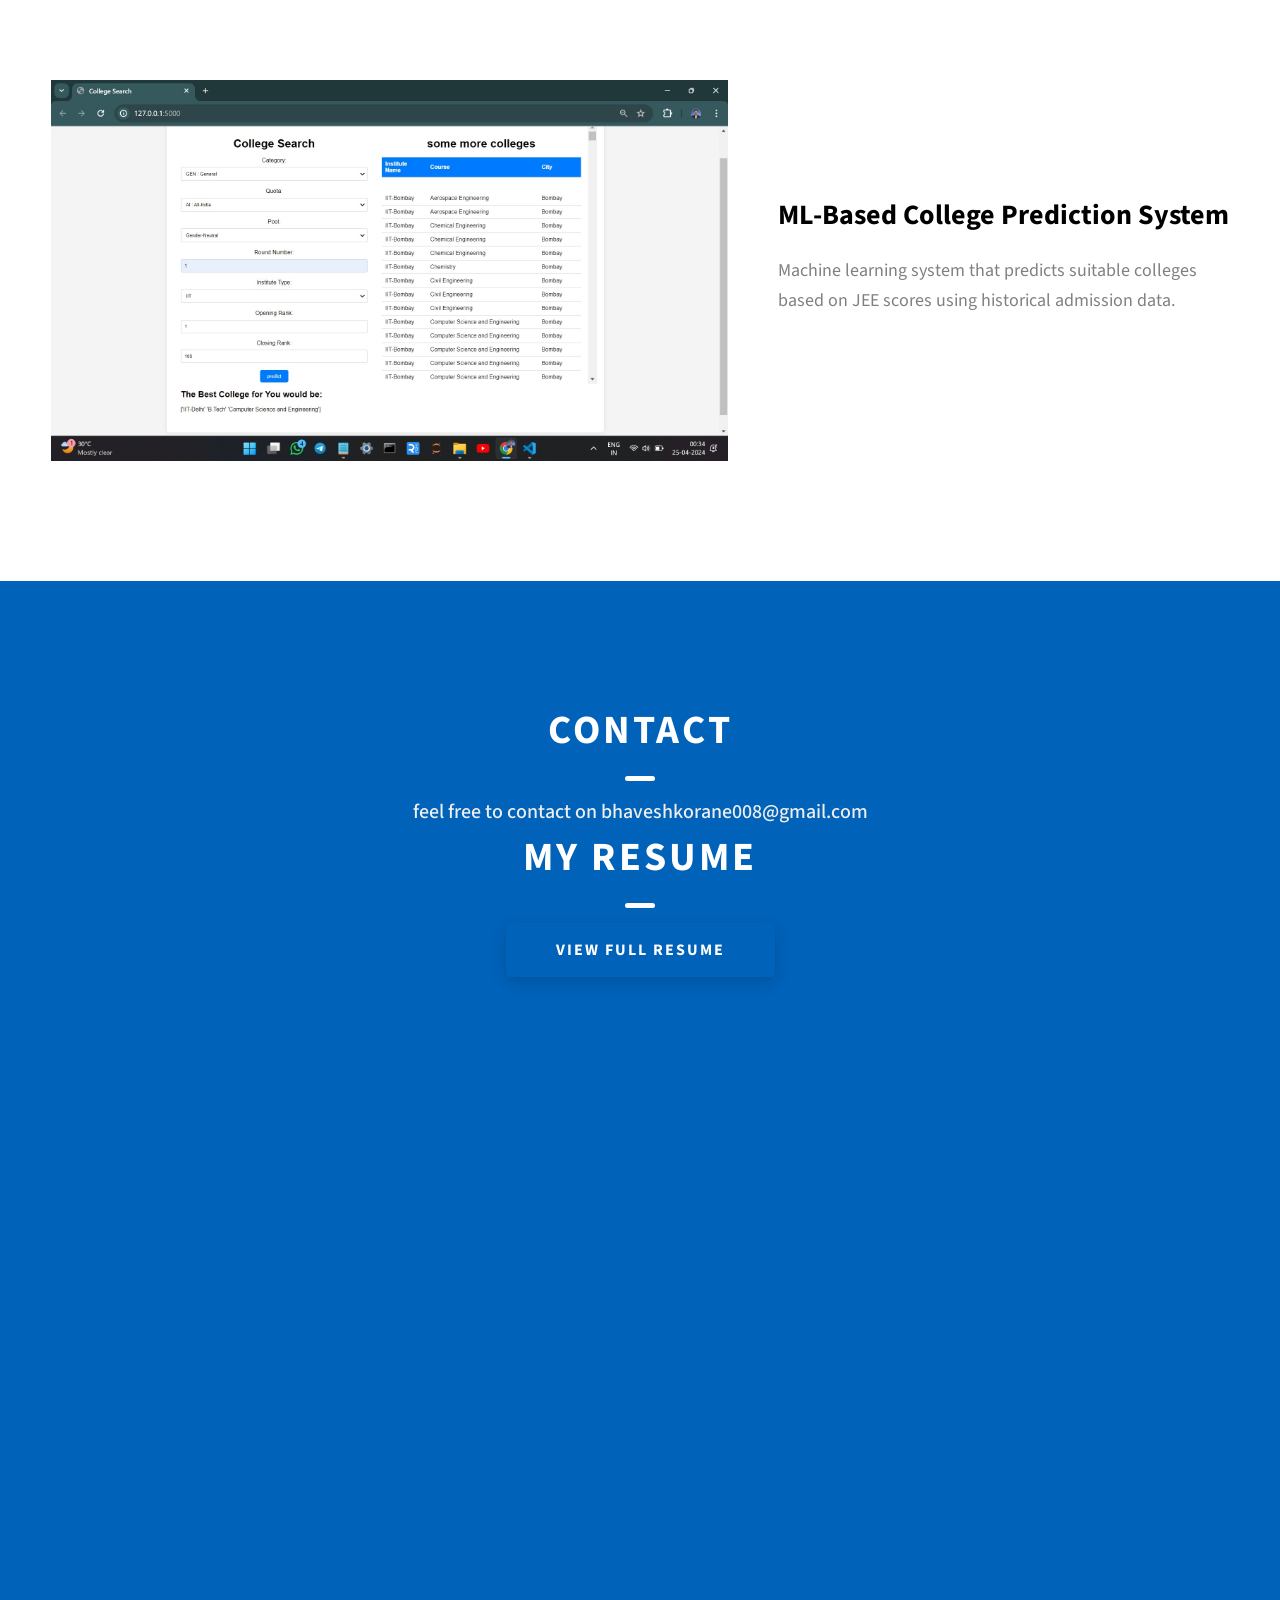
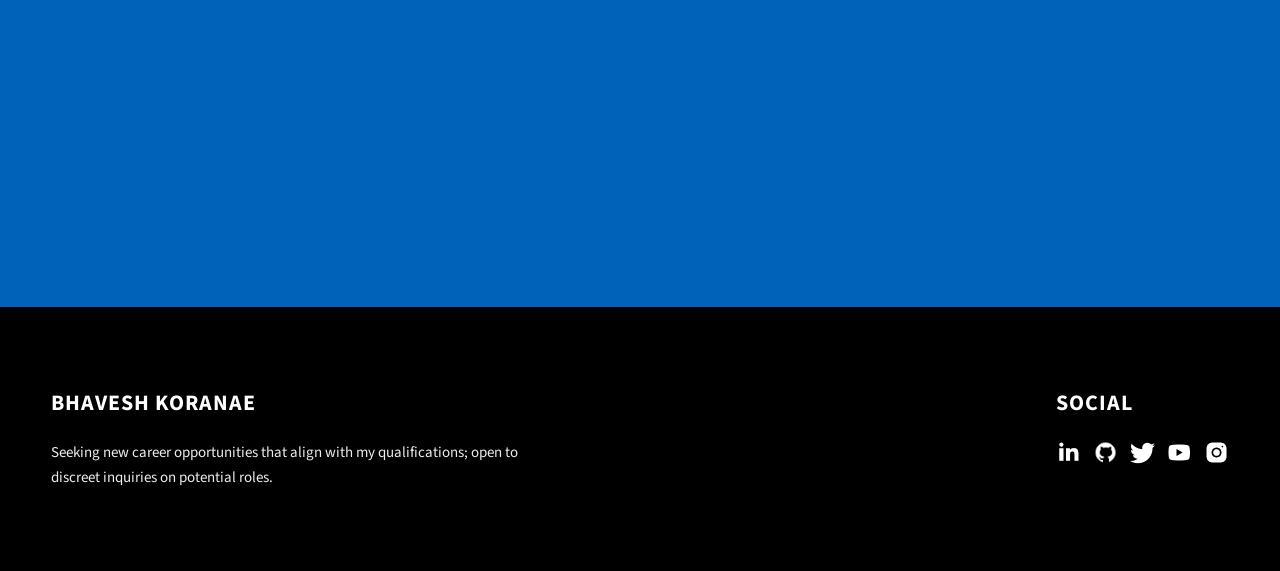
==== commit 89a68598: "updated portfolio updated portfolio" ====
--- a/index.html
+++ b/index.html
@@ -76,9 +76,9 @@
       <h1 class="heading-primary">Hey,I'm Bhavesh korane</h1>
       <div class="home-hero__info">
         <p class="text-primary">
-          Passionate and ambitious computer science engineering student dedicated to making
-          a positive impact on society through the application of knowledge.
-          Eager to continually expand my skills and embrace new learning opportunities.
+          Software Engineer focused on building real-world AI systems using RAG, LLMs, and agentic workflows.
+          I work on scalable backend architectures and intelligent applications that combine retrieval, memory, and
+          tool-based reasoning.
         </p>
       </div>
       <div class="home-hero__cta">
@@ -123,8 +123,8 @@
       <h2 class="heading heading-sec heading-sec__mb-med">
         <span class="heading-sec__main">About Me</span>
         <span class="heading-sec__sub">
-          Seeking new career opportunities that align with my qualifications;
-          open to discreet inquiries on potential roles.
+          Software Engineer building production-grade AI systems using RAG, LLMs, and agentic workflows for real-world
+          applications.
         </span>
       </h2>
       <div class="about__content">
@@ -168,7 +168,7 @@
             </p>
 
             <p class="about__content-details-para">
-              Always open to <strong>collaboration and learning</strong> opportunities in backend and AI engineering —
+              Always open to <strong>collaboration and learning</strong> opportunities in backend and AI engineering
               feel free to <a href="#contact"><strong>connect</strong></a> to exchange ideas or discuss projects.
               <br>
               <em>"Evolving through code, curiosity, and continuous improvement."</em>
@@ -184,70 +184,81 @@
           <h3 class="about__content-title">My Skills</h3>
 
           <div class="skills">
-            <!-- Languages -->
+
+            <!-- 🔥 AI / LLM SYSTEMS (MOST IMPORTANT) -->
             <div class="skills__section">
-              <h4 class="about__content-subtitle">Languages</h4>
+              <h4 class="about__content-subtitle">AI / LLM Systems</h4>
               <div class="skills__group">
-                <div class="skills__skill">Python</div>
-                <div class="skills__skill">Java</div>
-                <div class="skills__skill">C</div>
-                <div class="skills__skill">C++</div>
-                <div class="skills__skill">SQL</div>
-                <div class="skills__skill">HTML</div>
-                <div class="skills__skill">CSS</div>
-                <div class="skills__skill">JavaScript</div>
+                <div class="skills__skill">RAG (Retrieval-Augmented Generation)</div>
+                <div class="skills__skill">Agentic Workflows</div>
+                <div class="skills__skill">LLM Integration</div>
+                <div class="skills__skill">Vector Databases</div>
+                <div class="skills__skill">Semantic Search</div>
+                <div class="skills__skill">Tool Calling / Agents</div>
+                <div class="skills__skill">Memory Systems (Short & Long Term)</div>
               </div>
-
             </div>
 
-            <!-- Technologies -->
+            <!-- 🧱 TECHNOLOGIES -->
             <div class="skills__section">
               <h4 class="about__content-subtitle">Technologies</h4>
               <div class="skills__group">
                 <div class="skills__skill">FastAPI</div>
                 <div class="skills__skill">Django</div>
+                <div class="skills__skill">LangChain</div>
+                <div class="skills__skill">LangGraph</div>
                 <div class="skills__skill">PostgreSQL</div>
                 <div class="skills__skill">Redis</div>
+                <div class="skills__skill">Chroma</div>
+                <div class="skills__skill">Marqo</div>
+                <div class="skills__skill">Elasticsearch (pgSync)</div>
                 <div class="skills__skill">Docker</div>
                 <div class="skills__skill">Streamlit</div>
-                <div class="skills__skill">Marqo</div>
-                <div class="skills__skill">Replit</div>
-                <div class="skills__skill">Cursor</div>
-                <div class="skills__skill">Elasticsearch (pgSync)</div>
                 <div class="skills__skill">Git</div>
                 <div class="skills__skill">Jira</div>
               </div>
-
             </div>
 
-            <!-- Concepts -->
+            <!-- 🧠 CONCEPTS -->
             <div class="skills__section">
               <h4 class="about__content-subtitle">Concepts</h4>
 
-
-
-              <!-- AI / Modern System Concepts -->
+              <!-- AI SYSTEM DESIGN -->
               <div class="skills__group">
+                <div class="skills__skill">RAG Pipeline Design</div>
+                <div class="skills__skill">Agent Routing Systems</div>
+                <div class="skills__skill">LLM Evaluation</div>
+                <div class="skills__skill">Retrieval Optimization</div>
                 <div class="skills__skill">MCP Server Architecture</div>
-                <div class="skills__skill">Retrieval-Augmented Generation (RAG)</div>
-                <div class="skills__skill">Large Language Models (LLMs)</div>
-                <div class="skills__skill">AI API Integration</div>
-                <div class="skills__skill">Prompt Engineering</div>
               </div>
 
-              <!-- Core Backend Concepts -->
+              <!-- BACKEND CORE -->
               <div class="skills__group">
                 <div class="skills__skill">RESTful API Design</div>
-                <div class="skills__skill">Object-Oriented Programming (OOP)</div>
+                <div class="skills__skill">Microservices</div>
                 <div class="skills__skill">Database Management</div>
-                <div class="skills__skill">Microservices</div>
-                <div class="skills__skill">Data Structures & Algorithms</div>
                 <div class="skills__skill">Containerization</div>
                 <div class="skills__skill">Cloud Deployment</div>
+                <div class="skills__skill">Object-Oriented Programming (OOP)</div>
+                <div class="skills__skill">Data Structures & Algorithms</div>
               </div>
-
-
             </div>
+
+            <!-- 🧩 LANGUAGES (LOW PRIORITY NOW) -->
+            <div class="skills__section">
+              <h4 class="about__content-subtitle">Languages</h4>
+              <div class="skills__group">
+                <div class="skills__skill">Python</div>
+                <div class="skills__skill">SQL</div>
+                <div class="skills__skill">Java</div>
+                <div class="skills__skill">C++</div>
+                <div class="skills__skill">C</div>
+                <div class="skills__skill">JavaScript</div>
+                <div class="skills__skill">HTML</div>
+                <div class="skills__skill">CSS</div>
+              </div>
+            </div>
+
           </div>
         </div>
 
@@ -260,66 +271,138 @@
       <h2 class="heading heading-sec heading-sec__mb-bg">
         <span class="heading-sec__main">Projects</span>
         <span class="heading-sec__sub">
-          Here are my Academic projects
+          AI systems and backend projects focused on real-world applications, along with selected academic work.
         </span>
       </h2>
 
       <div class="projects__content">
-        <div class="projects__row">
-          <div class="projects__row-img-cont">
-            <img src="./assets/jpeg/collage_prediction.jpg" alt="Software Screenshot" class="projects__row-img"
-              loading="lazy" />
+
+        <!-- 🔥 PROJECT 1 -->
+        <div class="projects__row">
+          <div class="projects__row-img-cont">
+            <img src="./assets/jpeg/project-mockup-example.jpeg" class="projects__row-img" />
+          </div>
+          <div class="projects__row-content">
+            <h3 class="projects__row-content-title">Multi-Agent AI Assistant (In Progress)</h3>
+            <p class="projects__row-content-desc">
+              Building a multi-agent AI system integrating RAG, SQL querying, and real-time web search into a unified
+              Telegram interface.
+              Includes intelligent routing, memory, and tool-based reasoning for dynamic problem solving.
+            </p>
+            <p class="projects__row-content-desc">
+              <strong>Tech:</strong> Python, LangChain, LangGraph, FastAPI, Vector DB, Telegram API
+            </p>
+            <a href="#" class="btn btn--med btn--theme">View Code</a>
+          </div>
+        </div>
+
+        <!-- 🔥 PROJECT 2 -->
+        <div class="projects__row">
+          <div class="projects__row-img-cont">
+            <img src="./assets/jpeg/project-mockup-example.jpeg" class="projects__row-img" />
+          </div>
+          <div class="projects__row-content">
+            <h3 class="projects__row-content-title">AI Data Assistant (Natural Language → SQL)</h3>
+            <p class="projects__row-content-desc">
+              Developed an AI agent that converts natural language into SQL queries, executes them, and returns
+              structured results.
+              Supports CRUD operations with validation and context-aware responses using memory.
+            </p>
+            <p class="projects__row-content-desc">
+              <strong>Tech:</strong> Python, LangChain, SQLite/PostgreSQL, Streamlit, LLM APIs
+            </p>
+            <a href="#" class="btn btn--med btn--theme">View Code</a>
+          </div>
+        </div>
+
+        <!-- 🔥 PROJECT 3 -->
+        <div class="projects__row">
+          <div class="projects__row-img-cont">
+            <img src="./assets/jpeg/project-mockup-example.jpeg" class="projects__row-img" />
+          </div>
+          <div class="projects__row-content">
+            <h3 class="projects__row-content-title">AI Research Assistant (Search + Memory)</h3>
+            <p class="projects__row-content-desc">
+              Built an AI assistant capable of real-time web search, summarization, and multi-turn conversations using
+              memory.
+              Designed for contextual and dynamic information retrieval.
+            </p>
+            <p class="projects__row-content-desc">
+              <strong>Tech:</strong> Python, LangChain, Streamlit, Groq API, Serper API
+            </p>
+            <a href="#" class="btn btn--med btn--theme">View Code</a>
+          </div>
+        </div>
+
+        <!-- 🔥 PROJECT 4 -->
+        <div class="projects__row">
+          <div class="projects__row-img-cont">
+            <img src="./assets/jpeg/project-mockup-example.jpeg" class="projects__row-img" />
+          </div>
+          <div class="projects__row-content">
+            <h3 class="projects__row-content-title">LLM Chat System (Streaming + Memory)</h3>
+            <p class="projects__row-content-desc">
+              Implemented a chatbot with real-time streaming responses and session-based memory for contextual
+              conversations.
+              Focused on responsiveness and improved user interaction.
+            </p>
+            <p class="projects__row-content-desc">
+              <strong>Tech:</strong> Python, Streamlit, LangChain, Gemini API
+            </p>
+            <a href="#" class="btn btn--med btn--theme">View Code</a>
+          </div>
+        </div>
+
+        <!-- 🧱 ACADEMIC PROJECTS SECTION -->
+        <div class="projects__row">
+          <div class="projects__row-content">
+            <h3 class="projects__row-content-title">Academic Projects</h3>
+            <p class="projects__row-content-desc">
+              Selected academic projects demonstrating foundational knowledge in algorithms, web development, and
+              machine learning.
+            </p>
+          </div>
+        </div>
+
+        <!-- Academic 1 -->
+        <div class="projects__row">
+          <div class="projects__row-img-cont">
+            <img src="./assets/png/pagefult.png" class="projects__row-img" />
+          </div>
+          <div class="projects__row-content">
+            <h3 class="projects__row-content-title">Page Fault Replacement Algorithms</h3>
+            <p class="projects__row-content-desc">
+              Comparative study of page replacement algorithms implemented in C++ to analyze efficiency and performance.
+            </p>
+          </div>
+        </div>
+
+        <!-- Academic 2 -->
+        <div class="projects__row">
+          <div class="projects__row-img-cont">
+            <img src="./assets/jpeg/web_app.png" class="projects__row-img" />
+          </div>
+          <div class="projects__row-content">
+            <h3 class="projects__row-content-title">Student Attendance Management System</h3>
+            <p class="projects__row-content-desc">
+              Web-based system for managing student attendance with database integration and user-friendly interface.
+            </p>
+          </div>
+        </div>
+
+        <!-- Academic 3 -->
+        <div class="projects__row">
+          <div class="projects__row-img-cont">
+            <img src="./assets/jpeg/collage_prediction.jpg" class="projects__row-img" />
           </div>
           <div class="projects__row-content">
             <h3 class="projects__row-content-title">ML-Based College Prediction System</h3>
             <p class="projects__row-content-desc">
-              In today’s competitive education landscape, choosing the right college can be difficult.
-              Our <strong>College Predictor</strong> simplifies this by analyzing students’
-              <strong>JEE scores</strong> and predicting suitable colleges using
-              <strong>machine learning algorithms</strong> and historical admission data.
-            </p>
-
-            <p class="projects__row-content-desc">
-              It uses datasets like opening/closing ranks, cutoff trends, and student preferences to provide accurate,
-              personalized predictions.
-              With secure login, a user-friendly interface, and <strong>real-time model updates</strong>, the system
-              offers reliable insights that reduce uncertainty and stress.
-            </p>
-
-            <p class="projects__row-content-desc">
-              <strong>Technologies Used:</strong> Python, Scikit-learn, Pandas, NumPy, Streamlit, PostgreSQL.
-            </p>
-
-
-          </div>
-        </div>
-        <div class="projects__row">
-          <div class="projects__row-img-cont">
-            <img src="./assets/png/pagefult.png" alt="Software Screenshot" class="projects__row-img" loading="lazy" />
-          </div>
-          <div class="projects__row-content">
-            <h3 class="projects__row-content-title">study and analysis of page faults replacement algorithms</h3>
-            <p class="projects__row-content-desc">
-              This project was done in C++ language. In this
-              project we are comparing the working of the
-              Page fault Replacement algorithms.
-            </p>
-          </div>
-        </div>
-        <div class="projects__row">
-          <div class="projects__row-img-cont">
-            <img src="./assets/jpeg/web_app.png" alt="Software Screenshot" class="projects__row-img" loading="lazy" />
-          </div>
-          <div class="projects__row-content">
-            <h3 class="projects__row-content-title">web application for student attendence system</h3>
-            <p class="projects__row-content-desc">
-              This was the team project and we cereated student attendence system for our collage.
-              I worked with the database and connected and managed the database.
-            </p>
-          </div>
-        </div>
-
-
+              Machine learning system that predicts suitable colleges based on JEE scores using historical admission
+              data.
+            </p>
+          </div>
+        </div>
 
       </div>
     </div>
@@ -334,7 +417,17 @@
 
         <span class="heading-sec__main heading-sec__main--lt">My Resume</span>
         <div class="pdf-container">
-          <embed class="pdf-object" src="./documents/BhaveshKoraneResume.pdf" type="application/pdf" />
+          <div style="text-align:center; margin-bottom:20px;">
+            <a href="./documents/Bhavesh_korane_resume.pdf" target="_blank" class="btn btn--med btn--theme">
+              View Full Resume
+            </a>
+          </div>
+
+          <div class="pdf-container" style="display:flex; justify-content:center;">
+            <iframe src="./documents/Bhavesh_korane_resume.pdf"
+              style="width:80%; height:700px; border:none; border-radius:10px;">
+            </iframe>
+          </div>
 
 
       </h2>
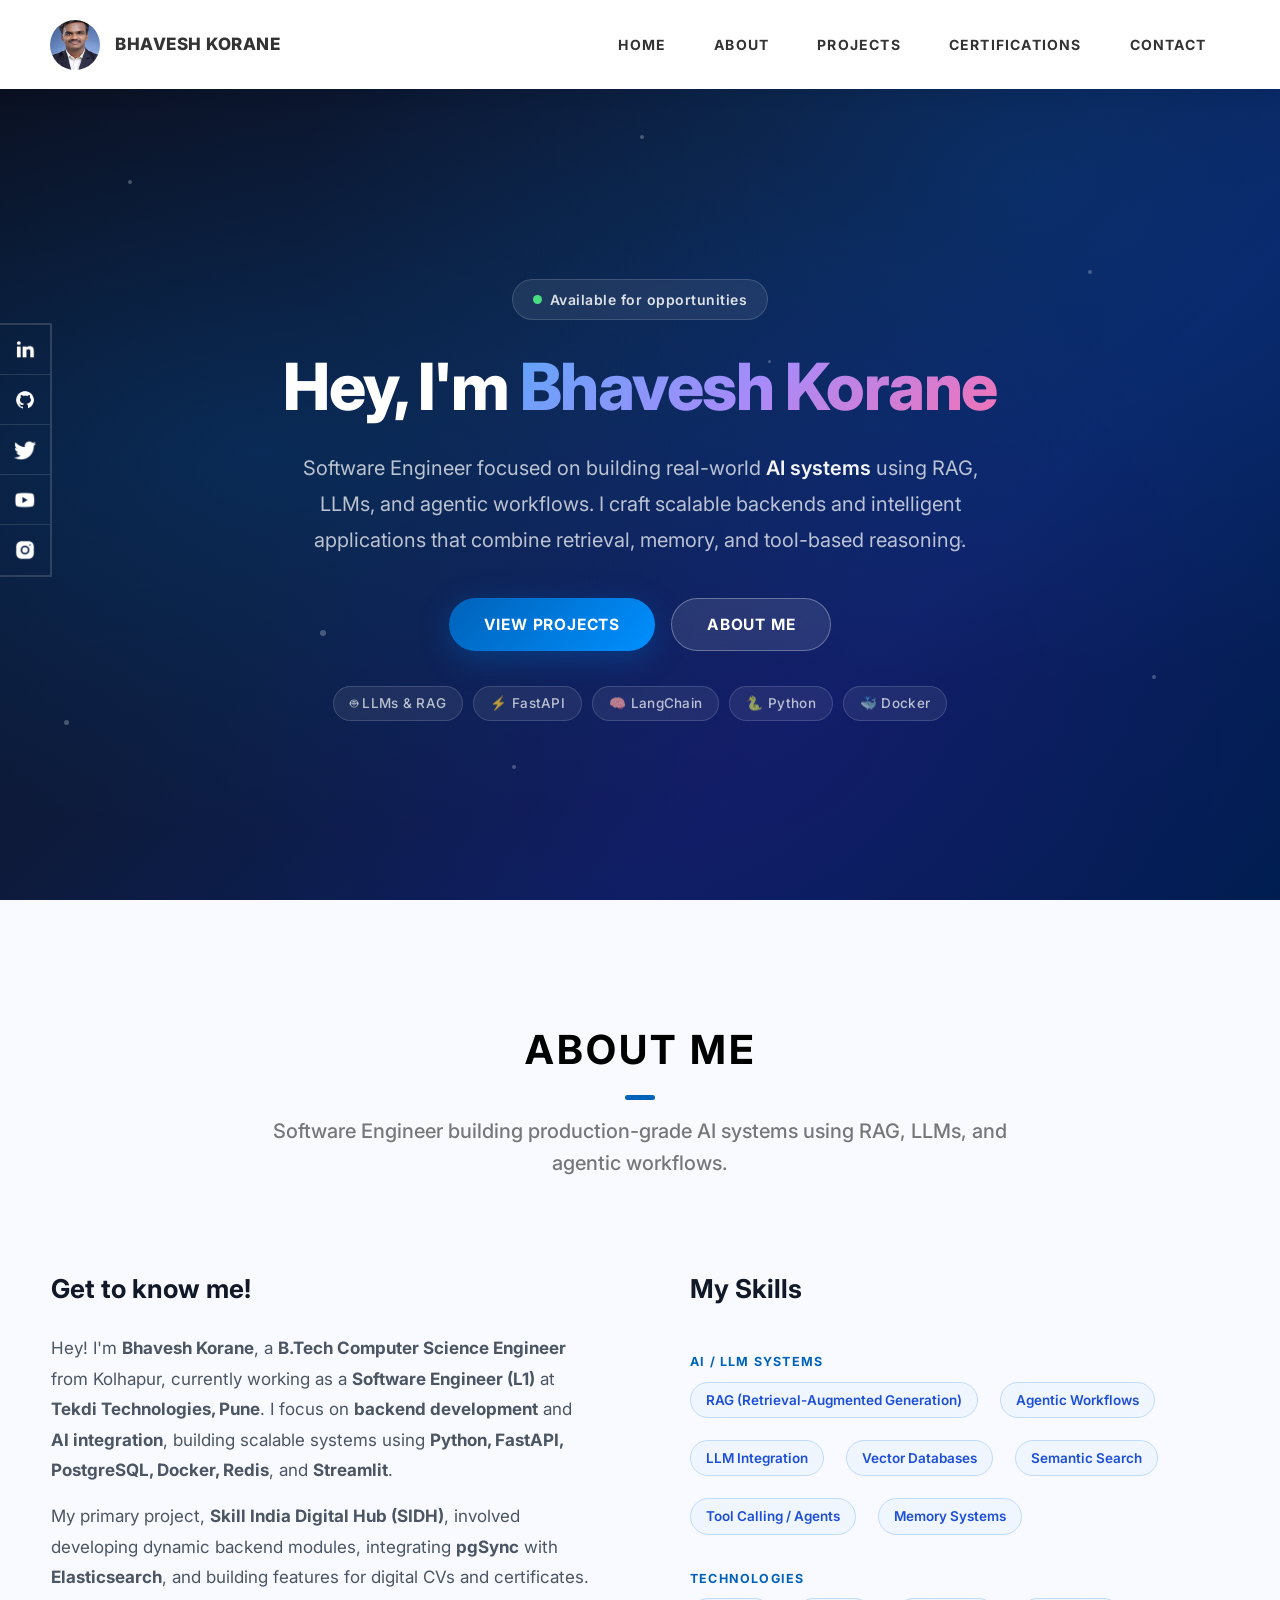
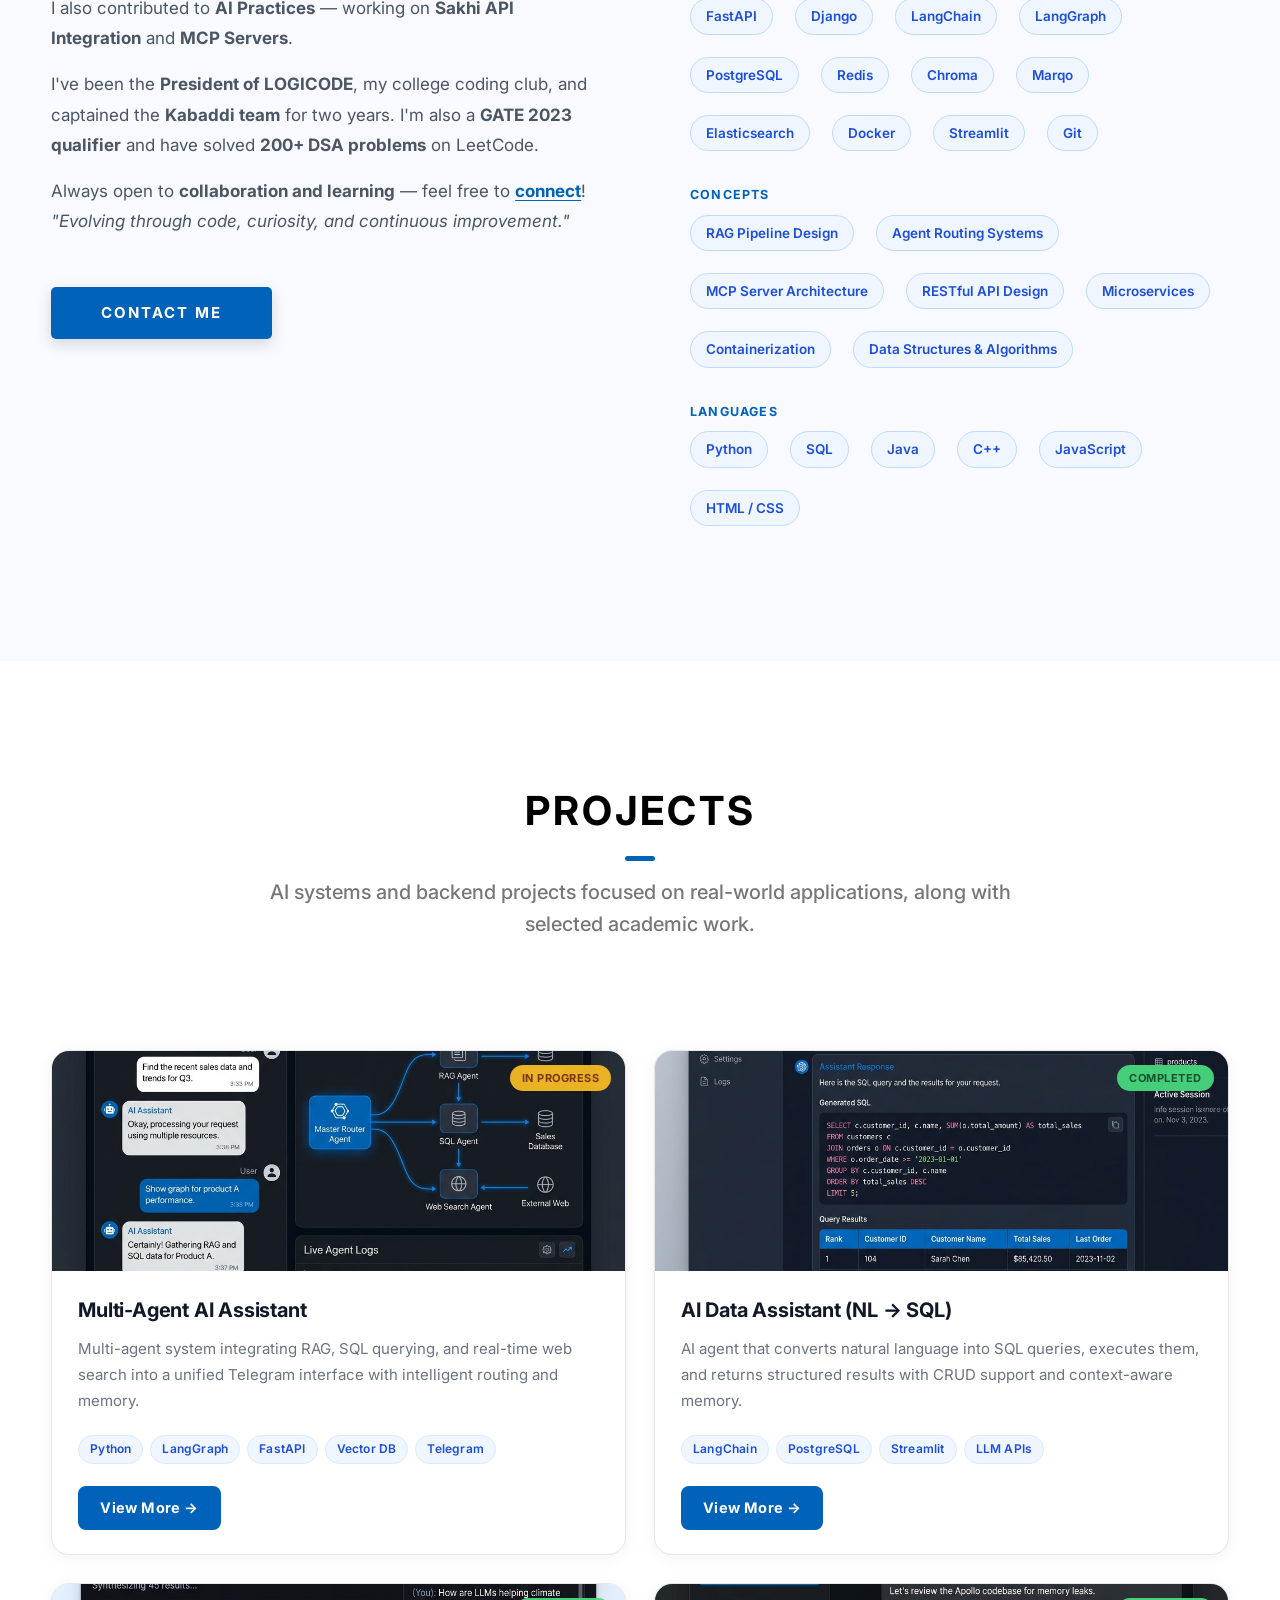
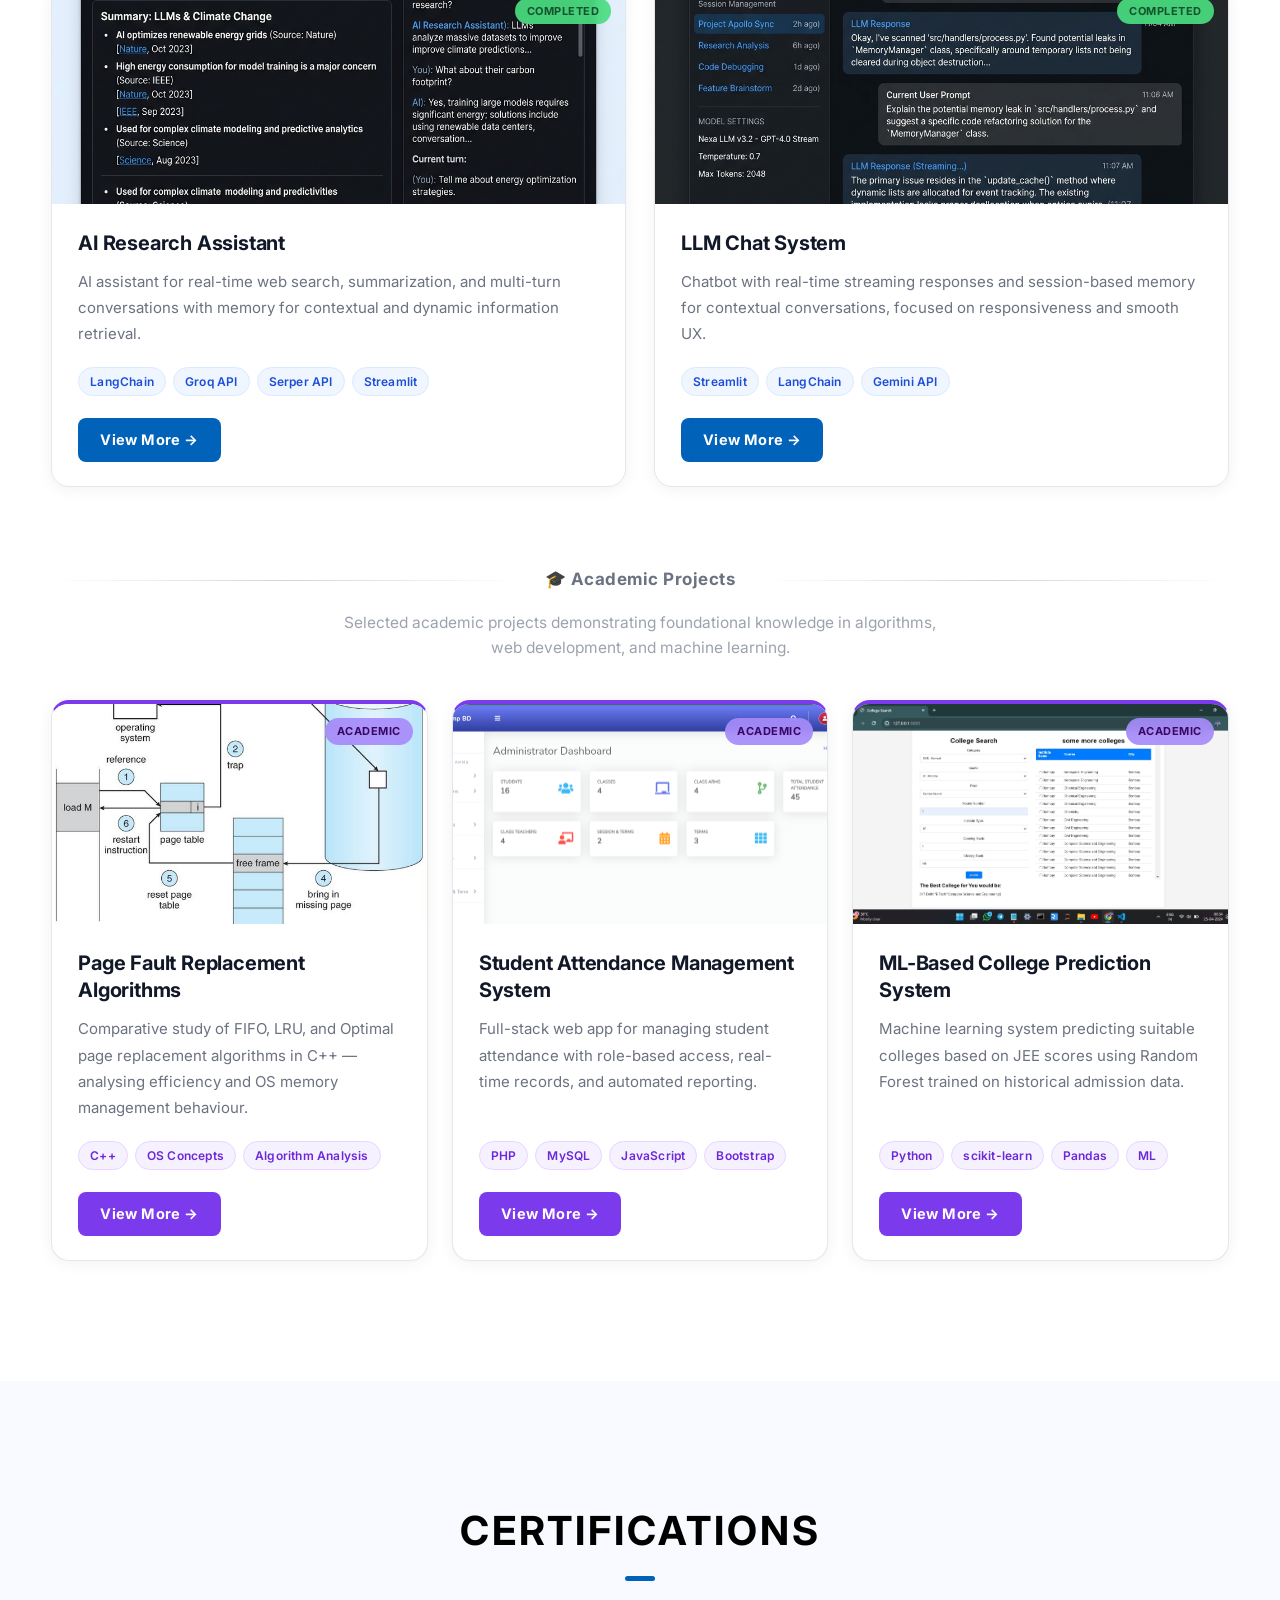
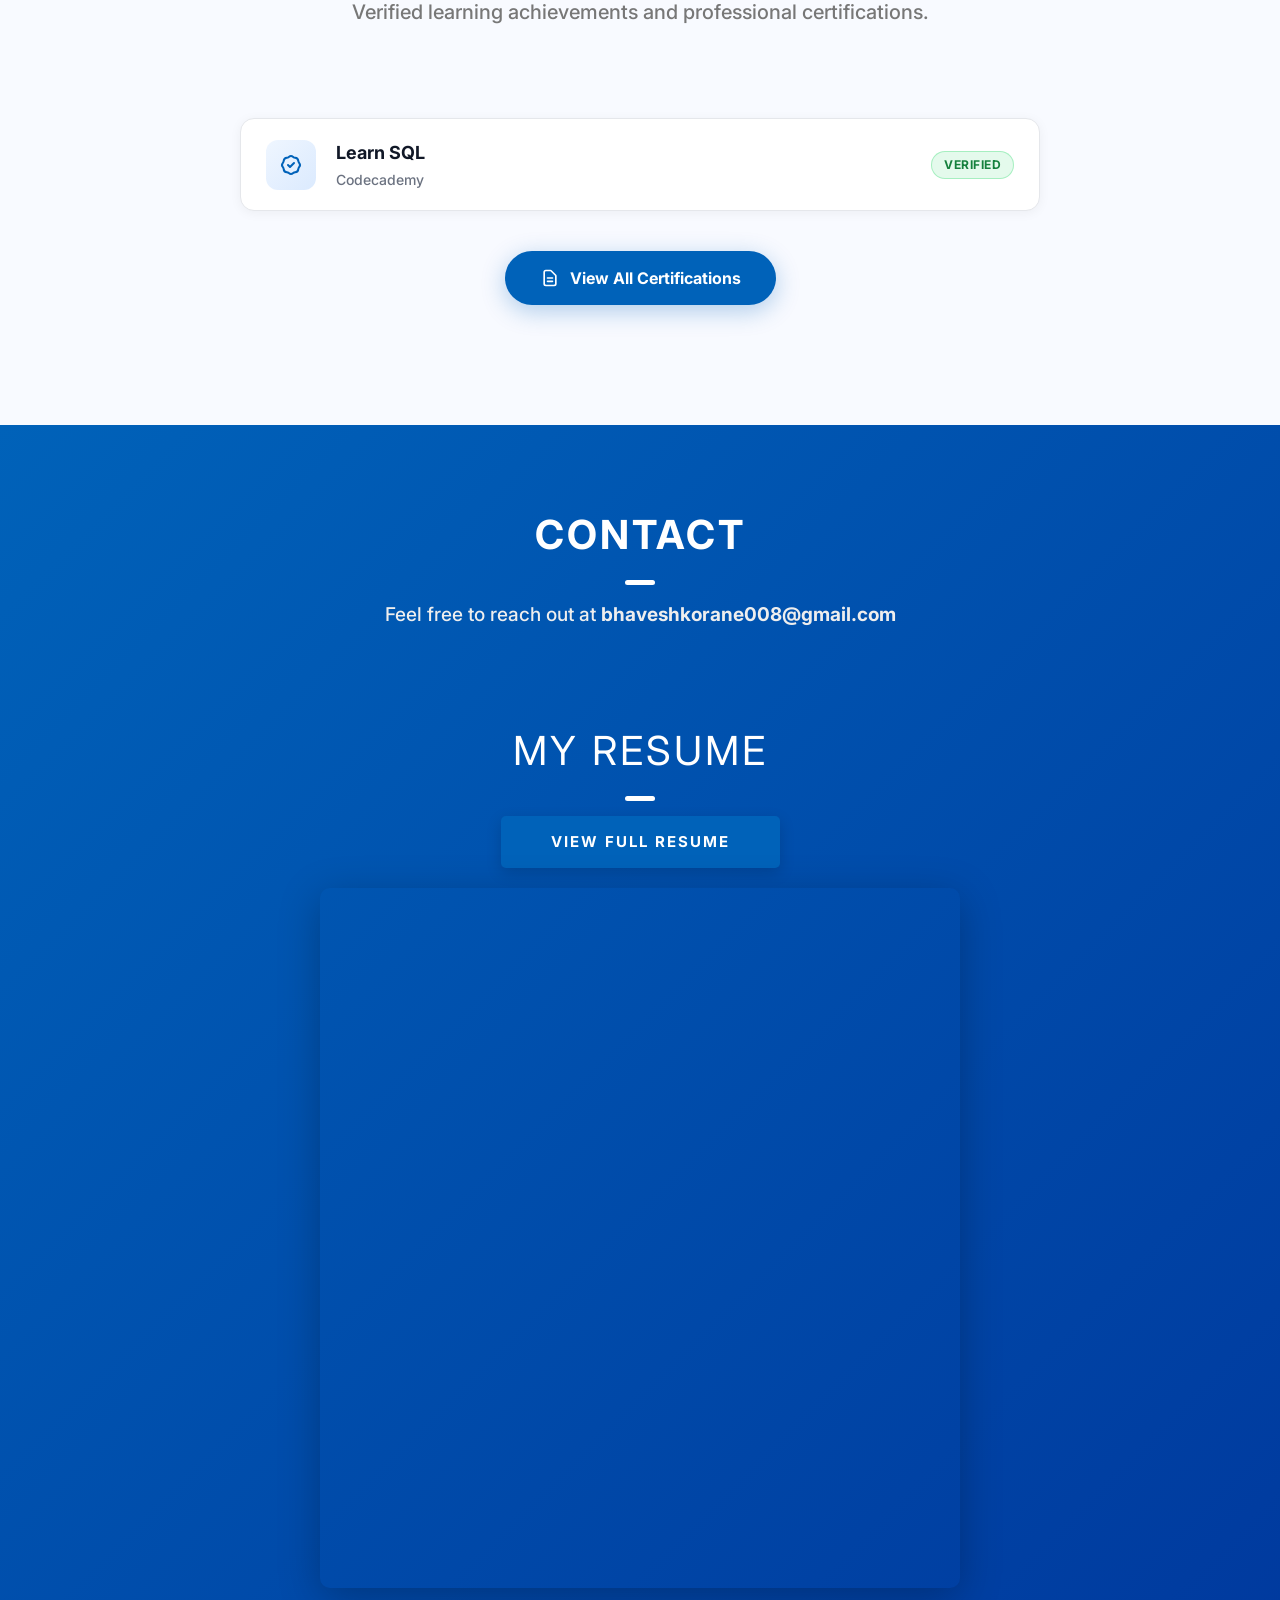
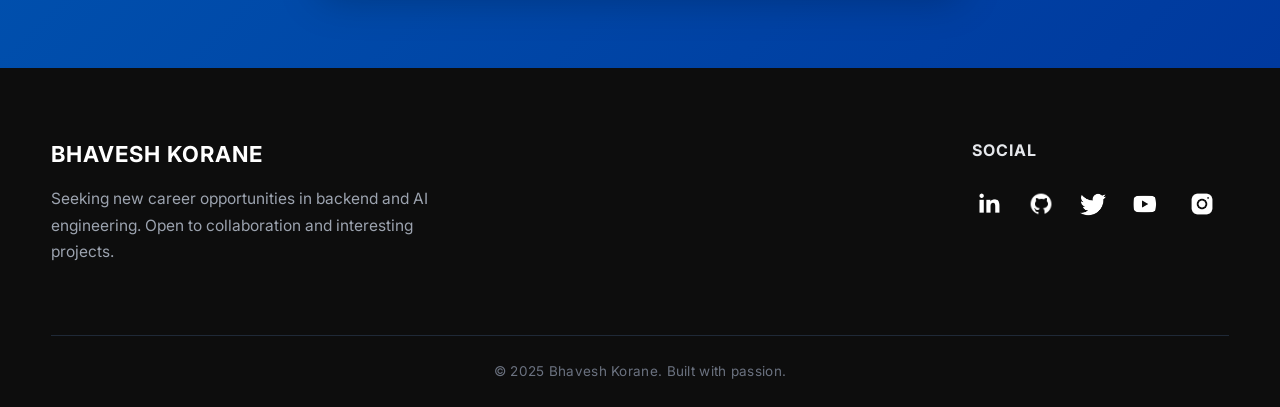
==== commit 235f68e6: "testing testing" ====
--- a/index.html
+++ b/index.html
@@ -5,126 +5,111 @@
   <meta charset="UTF-8" />
   <meta name="viewport" content="width=device-width, initial-scale=1.0" />
   <meta http-equiv="X-UA-Compatible" content="ie=edge" />
-  <title>Bhavesh Korane</title>
-  <meta name="description" content="Portfolio Template for Developer" />
+  <title>Bhavesh Korane — Software Engineer & AI Builder</title>
+  <meta name="description" content="Bhavesh Korane — Software Engineer building production-grade AI systems using RAG, LLMs, and agentic workflows. Explore projects, skills, and contact info." />
 
   <link rel="stylesheet" href="css/style.css" />
+  <link rel="stylesheet" href="css/index-modern.css" />
 
   <link rel="preconnect" href="https://fonts.googleapis.com" />
   <link rel="preconnect" href="https://fonts.gstatic.com" crossorigin />
-  <link href="https://fonts.googleapis.com/css2?family=Source+Sans+Pro:wght@400;600;700;900&display=swap"
-    rel="stylesheet" />
+  <link href="https://fonts.googleapis.com/css2?family=Inter:wght@300;400;500;600;700;800;900&family=Source+Sans+Pro:wght@400;600;700;900&display=swap" rel="stylesheet" />
 </head>
 
 <body>
-  <header class="header">
+
+  <!-- ======================== HEADER ======================== -->
+  <header class="header" id="header">
     <div class="header__content">
       <div class="header__logo-container">
         <div class="header__logo-img-cont">
-          <img src="./assets/png/bhavesh.png" alt="Ram Maheshwari Logo Image" class="header__logo-img" />
+          <img src="./assets/png/bhavesh.png" alt="Bhavesh Korane" class="header__logo-img" />
         </div>
         <span class="header__logo-sub">Bhavesh Korane</span>
       </div>
       <div class="header__main">
         <ul class="header__links">
-          <li class="header__link-wrapper">
-            <a href="./index.html" class="header__link"> Home </a>
-          </li>
-          <li class="header__link-wrapper">
-            <a href="./index.html#about" class="header__link">About </a>
-          </li>
-          <li class="header__link-wrapper">
-            <a href="./index.html#projects" class="header__link">
-              Projects
-            </a>
-          </li>
-          <li class="header__link-wrapper">
-            <a href="./index.html#contact" class="header__link"> Contact </a>
-          </li>
+          <li class="header__link-wrapper"><a href="./index.html" class="header__link">Home</a></li>
+          <li class="header__link-wrapper"><a href="./index.html#about" class="header__link">About</a></li>
+          <li class="header__link-wrapper"><a href="./index.html#projects" class="header__link">Projects</a></li>
+          <li class="header__link-wrapper"><a href="./index.html#certifications" class="header__link">Certifications</a></li>
+          <li class="header__link-wrapper"><a href="./index.html#contact" class="header__link">Contact</a></li>
         </ul>
         <div class="header__main-ham-menu-cont">
           <img src="./assets/svg/ham-menu.svg" alt="hamburger menu" class="header__main-ham-menu" />
-          <img src="./assets/svg/ham-menu-close.svg" alt="hamburger menu close"
-            class="header__main-ham-menu-close d-none" />
+          <img src="./assets/svg/ham-menu-close.svg" alt="hamburger menu close" class="header__main-ham-menu-close d-none" />
         </div>
       </div>
     </div>
     <div class="header__sm-menu">
       <div class="header__sm-menu-content">
         <ul class="header__sm-menu-links">
-          <li class="header__sm-menu-link">
-            <a href="./index.html"> Home </a>
-          </li>
-
-          <li class="header__sm-menu-link">
-            <a href="./index.html#about"> About </a>
-          </li>
-
-          <li class="header__sm-menu-link">
-            <a href="./index.html#projects"> Projects </a>
-          </li>
-
-          <li class="header__sm-menu-link">
-            <a href="./index.html#contact"> Contact </a>
-          </li>
+          <li class="header__sm-menu-link"><a href="./index.html">Home</a></li>
+          <li class="header__sm-menu-link"><a href="./index.html#about">About</a></li>
+          <li class="header__sm-menu-link"><a href="./index.html#projects">Projects</a></li>
+          <li class="header__sm-menu-link"><a href="./index.html#certifications">Certifications</a></li>
+          <li class="header__sm-menu-link"><a href="./index.html#contact">Contact</a></li>
         </ul>
       </div>
     </div>
   </header>
-  <section class="home-hero">
-    <div class="home-hero__content">
-      <h1 class="heading-primary">Hey,I'm Bhavesh korane</h1>
-      <div class="home-hero__info">
-        <p class="text-primary">
-          Software Engineer focused on building real-world AI systems using RAG, LLMs, and agentic workflows.
-          I work on scalable backend architectures and intelligent applications that combine retrieval, memory, and
-          tool-based reasoning.
-        </p>
-      </div>
-      <div class="home-hero__cta">
-        <a href="#projects" class="btn btn--bg">Projects</a>
-      </div>
-    </div>
-    <div class="home-hero__socials">
-      <div class="home-hero__social">
-        <a href="https://www.linkedin.com/in/bhavesh-korane-1926b2226?lipi=urn%3Ali%3Apage%3Ad_flagship3_profile_view_base_contact_details%3BZsiPl8%2B8Rzu8uzsSVY%2Fxig%3D%3D"
-          class="home-hero__social-icon-link">
-          <img src="./assets/png/linkedin-ico.png" alt="icon" class="home-hero__social-icon" />
-        </a>
-      </div>
-      <div class="home-hero__social">
-        <a href="https://github.com/Bhavesh-008" class="home-hero__social-icon-link">
-          <img src="./assets/png/github-ico.png" alt="icon" class="home-hero__social-icon" />
-        </a>
-      </div>
-      <div class="home-hero__social">
-        <a href="https://twitter.com/Bhaveshk_008" class="home-hero__social-icon-link">
-          <img src="./assets/png/twitter-ico.png" alt="icon" class="home-hero__social-icon" />
-        </a>
-      </div>
-      <div class="home-hero__social">
-        <a href="https://youtube.com/@engineeringstudent2832?si=FyiDBZzZ8eFrfKWQ" class="home-hero__social-icon-link">
-          <img src="./assets/png/yt-ico.png" alt="icon" class="home-hero__social-icon" />
-        </a>
-      </div>
-      <div class="home-hero__social">
-        <a href="https://www.instagram.com/bhaveshkorane008/"
-          class="home-hero__social-icon-link home-hero__social-icon-link--bd-none">
-          <img src="./assets/png/insta-ico.png" alt="icon" class="home-hero__social-icon" />
-        </a>
-      </div>
-    </div>
-    <div class="home-hero__mouse-scroll-cont">
-      <div class="mouse"></div>
+
+  <!-- ======================== HERO ======================== -->
+  <section class="hero" id="home">
+    <div class="hero__bg"></div>
+    <div class="hero__particles">
+      <span></span><span></span><span></span><span></span><span></span>
+      <span></span><span></span><span></span><span></span><span></span>
+    </div>
+    <div class="hero__content">
+      <div class="hero__eyebrow">
+        <span class="hero__status-dot"></span>
+        Available for opportunities
+      </div>
+      <h1 class="hero__title">
+        Hey, I'm <span class="hero__name">Bhavesh Korane</span>
+      </h1>
+      <p class="hero__subtitle">
+        Software Engineer focused on building real-world <strong>AI systems</strong> using RAG, LLMs, and agentic workflows. I craft scalable backends and intelligent applications that combine retrieval, memory, and tool-based reasoning.
+      </p>
+      <div class="hero__cta-group">
+        <a href="#projects" class="hero__btn hero__btn--primary">View Projects</a>
+        <a href="#about" class="hero__btn hero__btn--secondary">About Me</a>
+      </div>
+      <div class="hero__tags">
+        <span class="hero__tag">🤖 LLMs & RAG</span>
+        <span class="hero__tag">⚡ FastAPI</span>
+        <span class="hero__tag">🧠 LangChain</span>
+        <span class="hero__tag">🐍 Python</span>
+        <span class="hero__tag">🐳 Docker</span>
+      </div>
+    </div>
+    <div class="hero__socials">
+      <a href="https://www.linkedin.com/in/bhavesh-korane-1926b2226" class="home-hero__social-icon-link" target="_blank" rel="noreferrer">
+        <img src="./assets/png/linkedin-ico.png" alt="LinkedIn" class="home-hero__social-icon" />
+      </a>
+      <a href="https://github.com/Bhavesh-008" class="home-hero__social-icon-link" target="_blank" rel="noreferrer">
+        <img src="./assets/png/github-ico.png" alt="GitHub" class="home-hero__social-icon" />
+      </a>
+      <a href="https://twitter.com/Bhaveshk_008" class="home-hero__social-icon-link" target="_blank" rel="noreferrer">
+        <img src="./assets/png/twitter-ico.png" alt="Twitter" class="home-hero__social-icon" />
+      </a>
+      <a href="https://youtube.com/@engineeringstudent2832" class="home-hero__social-icon-link" target="_blank" rel="noreferrer">
+        <img src="./assets/png/yt-ico.png" alt="YouTube" class="home-hero__social-icon" />
+      </a>
+      <a href="https://www.instagram.com/bhaveshkorane008/" class="home-hero__social-icon-link home-hero__social-icon-link--bd-none" target="_blank" rel="noreferrer">
+        <img src="./assets/png/insta-ico.png" alt="Instagram" class="home-hero__social-icon" />
+      </a>
     </div>
   </section>
+
+  <!-- ======================== ABOUT ======================== -->
   <section id="about" class="about sec-pad">
     <div class="main-container">
       <h2 class="heading heading-sec heading-sec__mb-med">
         <span class="heading-sec__main">About Me</span>
         <span class="heading-sec__sub">
-          Software Engineer building production-grade AI systems using RAG, LLMs, and agentic workflows for real-world
-          applications.
+          Software Engineer building production-grade AI systems using RAG, LLMs, and agentic workflows.
         </span>
       </h2>
       <div class="about__content">
@@ -132,60 +117,33 @@
           <h3 class="about__content-title">Get to know me!</h3>
           <div class="about__content-details">
             <p class="about__content-details-para">
-              Hey! I'm <strong>Bhavesh Korane</strong>, a <strong>B.Tech Computer Science Engineer</strong> from
-              Kolhapur,
-              currently working as a <strong>Software Engineer (L1)</strong> at <strong>Tekdi Technologies,
-                Pune</strong>.
+              Hey! I'm <strong>Bhavesh Korane</strong>, a <strong>B.Tech Computer Science Engineer</strong> from Kolhapur,
+              currently working as a <strong>Software Engineer (L1)</strong> at <strong>Tekdi Technologies, Pune</strong>.
               I focus on <strong>backend development</strong> and <strong>AI integration</strong>, building scalable
-              systems using
-              <strong>Python, FastAPI, PostgreSQL, Docker, Redis</strong>, and <strong>Streamlit</strong>.
+              systems using <strong>Python, FastAPI, PostgreSQL, Docker, Redis</strong>, and <strong>Streamlit</strong>.
             </p>
-
             <p class="about__content-details-para">
               My primary project, <strong>Skill India Digital Hub (SIDH)</strong>, involved developing dynamic backend
-              modules,
-              integrating <strong>pgSync</strong> with <strong>Elasticsearch</strong>, and building features for digital
-              CVs and certificates.
-              I also contributed to <strong>AI Practices</strong> — working on <strong>Sakhi API Integration</strong>
-              and
-              <strong>MCP Servers</strong>. I created an indexing service using <strong>Marqo</strong>,
-              developed front- and back-end systems with <strong>Replit</strong> and <strong>Cursor</strong>, and
-              deployed
-              production-ready solutions that integrated live APIs with LMS for intelligent query responses.
+              modules, integrating <strong>pgSync</strong> with <strong>Elasticsearch</strong>, and building features
+              for digital CVs and certificates. I also contributed to <strong>AI Practices</strong> — working on
+              <strong>Sakhi API Integration</strong> and <strong>MCP Servers</strong>.
             </p>
-
             <p class="about__content-details-para">
-              I’ve been the <strong>President of LOGICODE</strong>, my college coding club, and captained the
-              <strong>Kabaddi team</strong> for two years — experiences that strengthened my leadership and teamwork
-              skills.
-              I’m also a <strong>GATE 2023 qualifier</strong> with consistent academic distinction.
+              I've been the <strong>President of LOGICODE</strong>, my college coding club, and captained the
+              <strong>Kabaddi team</strong> for two years. I'm also a <strong>GATE 2023 qualifier</strong> and have
+              solved <strong>200+ DSA problems</strong> on LeetCode.
             </p>
-
             <p class="about__content-details-para">
-              Beyond work, I’m an active problem solver with <strong>200+ DSA problems solved on LeetCode</strong>.
-              I’m passionate about <strong>LLMs, RAG pipelines, MCP architecture</strong>, and modern AI systems,
-              and I love exploring how backend intelligence can power real-world solutions.
+              Always open to <strong>collaboration and learning</strong> — feel free to <a href="#contact"><strong>connect</strong></a>!
+              <br><em>"Evolving through code, curiosity, and continuous improvement."</em>
             </p>
-
-            <p class="about__content-details-para">
-              Always open to <strong>collaboration and learning</strong> opportunities in backend and AI engineering
-              feel free to <a href="#contact"><strong>connect</strong></a> to exchange ideas or discuss projects.
-              <br>
-              <em>"Evolving through code, curiosity, and continuous improvement."</em>
-            </p>
-
-          </div>
-
-          <a href="#contact" class="btn btn--med btn--theme dynamicBgClr">Contact</a>
-
-
-        </div>
+          </div>
+          <a href="#contact" class="btn btn--med btn--theme dynamicBgClr">Contact Me</a>
+        </div>
+
         <div class="about__content-skills">
           <h3 class="about__content-title">My Skills</h3>
-
           <div class="skills">
-
-            <!-- 🔥 AI / LLM SYSTEMS (MOST IMPORTANT) -->
             <div class="skills__section">
               <h4 class="about__content-subtitle">AI / LLM Systems</h4>
               <div class="skills__group">
@@ -195,11 +153,9 @@
                 <div class="skills__skill">Vector Databases</div>
                 <div class="skills__skill">Semantic Search</div>
                 <div class="skills__skill">Tool Calling / Agents</div>
-                <div class="skills__skill">Memory Systems (Short & Long Term)</div>
+                <div class="skills__skill">Memory Systems</div>
               </div>
             </div>
-
-            <!-- 🧱 TECHNOLOGIES -->
             <div class="skills__section">
               <h4 class="about__content-subtitle">Technologies</h4>
               <div class="skills__group">
@@ -211,40 +167,24 @@
                 <div class="skills__skill">Redis</div>
                 <div class="skills__skill">Chroma</div>
                 <div class="skills__skill">Marqo</div>
-                <div class="skills__skill">Elasticsearch (pgSync)</div>
+                <div class="skills__skill">Elasticsearch</div>
                 <div class="skills__skill">Docker</div>
                 <div class="skills__skill">Streamlit</div>
                 <div class="skills__skill">Git</div>
-                <div class="skills__skill">Jira</div>
               </div>
             </div>
-
-            <!-- 🧠 CONCEPTS -->
             <div class="skills__section">
               <h4 class="about__content-subtitle">Concepts</h4>
-
-              <!-- AI SYSTEM DESIGN -->
               <div class="skills__group">
                 <div class="skills__skill">RAG Pipeline Design</div>
                 <div class="skills__skill">Agent Routing Systems</div>
-                <div class="skills__skill">LLM Evaluation</div>
-                <div class="skills__skill">Retrieval Optimization</div>
                 <div class="skills__skill">MCP Server Architecture</div>
-              </div>
-
-              <!-- BACKEND CORE -->
-              <div class="skills__group">
                 <div class="skills__skill">RESTful API Design</div>
                 <div class="skills__skill">Microservices</div>
-                <div class="skills__skill">Database Management</div>
                 <div class="skills__skill">Containerization</div>
-                <div class="skills__skill">Cloud Deployment</div>
-                <div class="skills__skill">Object-Oriented Programming (OOP)</div>
                 <div class="skills__skill">Data Structures & Algorithms</div>
               </div>
             </div>
-
-            <!-- 🧩 LANGUAGES (LOW PRIORITY NOW) -->
             <div class="skills__section">
               <h4 class="about__content-subtitle">Languages</h4>
               <div class="skills__group">
@@ -252,21 +192,18 @@
                 <div class="skills__skill">SQL</div>
                 <div class="skills__skill">Java</div>
                 <div class="skills__skill">C++</div>
-                <div class="skills__skill">C</div>
                 <div class="skills__skill">JavaScript</div>
-                <div class="skills__skill">HTML</div>
-                <div class="skills__skill">CSS</div>
+                <div class="skills__skill">HTML / CSS</div>
               </div>
             </div>
-
-          </div>
-        </div>
-
-      </div>
-    </div>
+          </div>
+        </div>
+      </div>
     </div>
   </section>
-  <section id="projects" class="projects sec-pad">
+
+  <!-- ======================== PROJECTS ======================== -->
+  <section id="projects" class="projects-modern">
     <div class="main-container">
       <h2 class="heading heading-sec heading-sec__mb-bg">
         <span class="heading-sec__main">Projects</span>
@@ -275,203 +212,286 @@
         </span>
       </h2>
 
-      <div class="projects__content">
-
-        <!-- 🔥 PROJECT 1 -->
-        <div class="projects__row">
-          <div class="projects__row-img-cont">
-            <img src="./assets/jpeg/project-mockup-example.jpeg" class="projects__row-img" />
-          </div>
-          <div class="projects__row-content">
-            <h3 class="projects__row-content-title">Multi-Agent AI Assistant (In Progress)</h3>
-            <p class="projects__row-content-desc">
-              Building a multi-agent AI system integrating RAG, SQL querying, and real-time web search into a unified
-              Telegram interface.
-              Includes intelligent routing, memory, and tool-based reasoning for dynamic problem solving.
-            </p>
-            <p class="projects__row-content-desc">
-              <strong>Tech:</strong> Python, LangChain, LangGraph, FastAPI, Vector DB, Telegram API
-            </p>
-            <a href="#" class="btn btn--med btn--theme">View Code</a>
-          </div>
-        </div>
-
-        <!-- 🔥 PROJECT 2 -->
-        <div class="projects__row">
-          <div class="projects__row-img-cont">
-            <img src="./assets/jpeg/project-mockup-example.jpeg" class="projects__row-img" />
-          </div>
-          <div class="projects__row-content">
-            <h3 class="projects__row-content-title">AI Data Assistant (Natural Language → SQL)</h3>
-            <p class="projects__row-content-desc">
-              Developed an AI agent that converts natural language into SQL queries, executes them, and returns
-              structured results.
-              Supports CRUD operations with validation and context-aware responses using memory.
-            </p>
-            <p class="projects__row-content-desc">
-              <strong>Tech:</strong> Python, LangChain, SQLite/PostgreSQL, Streamlit, LLM APIs
-            </p>
-            <a href="#" class="btn btn--med btn--theme">View Code</a>
-          </div>
-        </div>
-
-        <!-- 🔥 PROJECT 3 -->
-        <div class="projects__row">
-          <div class="projects__row-img-cont">
-            <img src="./assets/jpeg/project-mockup-example.jpeg" class="projects__row-img" />
-          </div>
-          <div class="projects__row-content">
-            <h3 class="projects__row-content-title">AI Research Assistant (Search + Memory)</h3>
-            <p class="projects__row-content-desc">
-              Built an AI assistant capable of real-time web search, summarization, and multi-turn conversations using
-              memory.
-              Designed for contextual and dynamic information retrieval.
-            </p>
-            <p class="projects__row-content-desc">
-              <strong>Tech:</strong> Python, LangChain, Streamlit, Groq API, Serper API
-            </p>
-            <a href="#" class="btn btn--med btn--theme">View Code</a>
-          </div>
-        </div>
-
-        <!-- 🔥 PROJECT 4 -->
-        <div class="projects__row">
-          <div class="projects__row-img-cont">
-            <img src="./assets/jpeg/project-mockup-example.jpeg" class="projects__row-img" />
-          </div>
-          <div class="projects__row-content">
-            <h3 class="projects__row-content-title">LLM Chat System (Streaming + Memory)</h3>
-            <p class="projects__row-content-desc">
-              Implemented a chatbot with real-time streaming responses and session-based memory for contextual
-              conversations.
-              Focused on responsiveness and improved user interaction.
-            </p>
-            <p class="projects__row-content-desc">
-              <strong>Tech:</strong> Python, Streamlit, LangChain, Gemini API
-            </p>
-            <a href="#" class="btn btn--med btn--theme">View Code</a>
-          </div>
-        </div>
-
-        <!-- 🧱 ACADEMIC PROJECTS SECTION -->
-        <div class="projects__row">
-          <div class="projects__row-content">
-            <h3 class="projects__row-content-title">Academic Projects</h3>
-            <p class="projects__row-content-desc">
-              Selected academic projects demonstrating foundational knowledge in algorithms, web development, and
-              machine learning.
-            </p>
-          </div>
-        </div>
+      <!-- AI Projects Grid -->
+      <div class="proj-grid">
+
+        <!-- PROJECT 1 -->
+        <div class="proj-card">
+          <div class="proj-card__img-wrap">
+            <img src="./assets/png/multi-agent-ai.png" alt="Multi-Agent AI Assistant" class="proj-card__img" />
+            <div class="proj-card__overlay">
+              <a href="./projects/multi-agent-ai-assistant.html" class="proj-card__overlay-btn">View More →</a>
+            </div>
+            <span class="proj-card__badge proj-card__badge--progress">In Progress</span>
+          </div>
+          <div class="proj-card__body">
+            <h3 class="proj-card__title">Multi-Agent AI Assistant</h3>
+            <p class="proj-card__desc">Multi-agent system integrating RAG, SQL querying, and real-time web search into a unified Telegram interface with intelligent routing and memory.</p>
+            <div class="proj-card__tags">
+              <span>Python</span><span>LangGraph</span><span>FastAPI</span><span>Vector DB</span><span>Telegram</span>
+            </div>
+            <a href="./projects/multi-agent-ai-assistant.html" class="proj-card__btn">View More →</a>
+          </div>
+        </div>
+
+        <!-- PROJECT 2 -->
+        <div class="proj-card">
+          <div class="proj-card__img-wrap">
+            <img src="./assets/png/ai-data-assistant.png" alt="AI Data Assistant" class="proj-card__img" />
+            <div class="proj-card__overlay">
+              <a href="./projects/ai-data-assistant.html" class="proj-card__overlay-btn">View More →</a>
+            </div>
+            <span class="proj-card__badge proj-card__badge--done">Completed</span>
+          </div>
+          <div class="proj-card__body">
+            <h3 class="proj-card__title">AI Data Assistant (NL → SQL)</h3>
+            <p class="proj-card__desc">AI agent that converts natural language into SQL queries, executes them, and returns structured results with CRUD support and context-aware memory.</p>
+            <div class="proj-card__tags">
+              <span>LangChain</span><span>PostgreSQL</span><span>Streamlit</span><span>LLM APIs</span>
+            </div>
+            <a href="./projects/ai-data-assistant.html" class="proj-card__btn">View More →</a>
+          </div>
+        </div>
+
+        <!-- PROJECT 3 -->
+        <div class="proj-card">
+          <div class="proj-card__img-wrap">
+            <img src="./assets/png/ai-research-assistant.png" alt="AI Research Assistant" class="proj-card__img" />
+            <div class="proj-card__overlay">
+              <a href="./projects/ai-research-assistant.html" class="proj-card__overlay-btn">View More →</a>
+            </div>
+            <span class="proj-card__badge proj-card__badge--done">Completed</span>
+          </div>
+          <div class="proj-card__body">
+            <h3 class="proj-card__title">AI Research Assistant</h3>
+            <p class="proj-card__desc">AI assistant for real-time web search, summarization, and multi-turn conversations with memory for contextual and dynamic information retrieval.</p>
+            <div class="proj-card__tags">
+              <span>LangChain</span><span>Groq API</span><span>Serper API</span><span>Streamlit</span>
+            </div>
+            <a href="./projects/ai-research-assistant.html" class="proj-card__btn">View More →</a>
+          </div>
+        </div>
+
+        <!-- PROJECT 4 -->
+        <div class="proj-card">
+          <div class="proj-card__img-wrap">
+            <img src="./assets/png/llm-chat-system.png" alt="LLM Chat System" class="proj-card__img" />
+            <div class="proj-card__overlay">
+              <a href="./projects/llm-chat-system.html" class="proj-card__overlay-btn">View More →</a>
+            </div>
+            <span class="proj-card__badge proj-card__badge--done">Completed</span>
+          </div>
+          <div class="proj-card__body">
+            <h3 class="proj-card__title">LLM Chat System</h3>
+            <p class="proj-card__desc">Chatbot with real-time streaming responses and session-based memory for contextual conversations, focused on responsiveness and smooth UX.</p>
+            <div class="proj-card__tags">
+              <span>Streamlit</span><span>LangChain</span><span>Gemini API</span>
+            </div>
+            <a href="./projects/llm-chat-system.html" class="proj-card__btn">View More →</a>
+          </div>
+        </div>
+
+      </div><!-- /proj-grid -->
+
+      <!-- Academic Divider -->
+      <div class="academic-divider">
+        <div class="academic-divider__line"></div>
+        <span class="academic-divider__label">🎓 Academic Projects</span>
+        <div class="academic-divider__line"></div>
+      </div>
+      <p class="academic-divider__sub">Selected academic projects demonstrating foundational knowledge in algorithms, web development, and machine learning.</p>
+
+      <!-- Academic Grid -->
+      <div class="proj-grid proj-grid--academic">
 
         <!-- Academic 1 -->
-        <div class="projects__row">
-          <div class="projects__row-img-cont">
-            <img src="./assets/png/pagefult.png" class="projects__row-img" />
-          </div>
-          <div class="projects__row-content">
-            <h3 class="projects__row-content-title">Page Fault Replacement Algorithms</h3>
-            <p class="projects__row-content-desc">
-              Comparative study of page replacement algorithms implemented in C++ to analyze efficiency and performance.
-            </p>
+        <div class="proj-card proj-card--academic">
+          <div class="proj-card__img-wrap">
+            <img src="./assets/png/pagefult.png" alt="Page Fault Algorithms" class="proj-card__img" />
+            <div class="proj-card__overlay">
+              <a href="./projects/page-fault-algorithms.html" class="proj-card__overlay-btn">View More →</a>
+            </div>
+            <span class="proj-card__badge proj-card__badge--academic">Academic</span>
+          </div>
+          <div class="proj-card__body">
+            <h3 class="proj-card__title">Page Fault Replacement Algorithms</h3>
+            <p class="proj-card__desc">Comparative study of FIFO, LRU, and Optimal page replacement algorithms in C++ — analysing efficiency and OS memory management behaviour.</p>
+            <div class="proj-card__tags">
+              <span>C++</span><span>OS Concepts</span><span>Algorithm Analysis</span>
+            </div>
+            <a href="./projects/page-fault-algorithms.html" class="proj-card__btn">View More →</a>
           </div>
         </div>
 
         <!-- Academic 2 -->
-        <div class="projects__row">
-          <div class="projects__row-img-cont">
-            <img src="./assets/jpeg/web_app.png" class="projects__row-img" />
-          </div>
-          <div class="projects__row-content">
-            <h3 class="projects__row-content-title">Student Attendance Management System</h3>
-            <p class="projects__row-content-desc">
-              Web-based system for managing student attendance with database integration and user-friendly interface.
-            </p>
+        <div class="proj-card proj-card--academic">
+          <div class="proj-card__img-wrap">
+            <img src="./assets/jpeg/web_app.png" alt="Student Attendance System" class="proj-card__img" />
+            <div class="proj-card__overlay">
+              <a href="./projects/student-attendance-system.html" class="proj-card__overlay-btn">View More →</a>
+            </div>
+            <span class="proj-card__badge proj-card__badge--academic">Academic</span>
+          </div>
+          <div class="proj-card__body">
+            <h3 class="proj-card__title">Student Attendance Management System</h3>
+            <p class="proj-card__desc">Full-stack web app for managing student attendance with role-based access, real-time records, and automated reporting.</p>
+            <div class="proj-card__tags">
+              <span>PHP</span><span>MySQL</span><span>JavaScript</span><span>Bootstrap</span>
+            </div>
+            <a href="./projects/student-attendance-system.html" class="proj-card__btn">View More →</a>
           </div>
         </div>
 
         <!-- Academic 3 -->
-        <div class="projects__row">
-          <div class="projects__row-img-cont">
-            <img src="./assets/jpeg/collage_prediction.jpg" class="projects__row-img" />
-          </div>
-          <div class="projects__row-content">
-            <h3 class="projects__row-content-title">ML-Based College Prediction System</h3>
-            <p class="projects__row-content-desc">
-              Machine learning system that predicts suitable colleges based on JEE scores using historical admission
-              data.
-            </p>
-          </div>
-        </div>
-
-      </div>
+        <div class="proj-card proj-card--academic">
+          <div class="proj-card__img-wrap">
+            <img src="./assets/jpeg/collage_prediction.jpg" alt="ML College Prediction" class="proj-card__img" />
+            <div class="proj-card__overlay">
+              <a href="./projects/ml-college-prediction.html" class="proj-card__overlay-btn">View More →</a>
+            </div>
+            <span class="proj-card__badge proj-card__badge--academic">Academic</span>
+          </div>
+          <div class="proj-card__body">
+            <h3 class="proj-card__title">ML-Based College Prediction System</h3>
+            <p class="proj-card__desc">Machine learning system predicting suitable colleges based on JEE scores using Random Forest trained on historical admission data.</p>
+            <div class="proj-card__tags">
+              <span>Python</span><span>scikit-learn</span><span>Pandas</span><span>ML</span>
+            </div>
+            <a href="./projects/ml-college-prediction.html" class="proj-card__btn">View More →</a>
+          </div>
+        </div>
+
+      </div><!-- /proj-grid academic -->
     </div>
   </section>
+
+  <!-- ======================== CERTIFICATIONS ======================== -->
+  <section id="certifications" class="certs-section">
+    <div class="main-container">
+      <h2 class="heading heading-sec heading-sec__mb-med">
+        <span class="heading-sec__main">Certifications</span>
+        <span class="heading-sec__sub">Verified learning achievements and professional certifications.</span>
+      </h2>
+
+      <div class="certs-preview">
+        <!-- Add new certs here as list items -->
+        <div class="cert-item">
+          <div class="cert-item__icon">
+            <svg xmlns="http://www.w3.org/2000/svg" fill="none" viewBox="0 0 24 24" stroke="currentColor" stroke-width="2">
+              <path stroke-linecap="round" stroke-linejoin="round" d="M9 12l2 2 4-4M7.835 4.697a3.42 3.42 0 001.946-.806 3.42 3.42 0 014.438 0 3.42 3.42 0 001.946.806 3.42 3.42 0 013.138 3.138 3.42 3.42 0 00.806 1.946 3.42 3.42 0 010 4.438 3.42 3.42 0 00-.806 1.946 3.42 3.42 0 01-3.138 3.138 3.42 3.42 0 00-1.946.806 3.42 3.42 0 01-4.438 0 3.42 3.42 0 00-1.946-.806 3.42 3.42 0 01-3.138-3.138 3.42 3.42 0 00-.806-1.946 3.42 3.42 0 010-4.438 3.42 3.42 0 00.806-1.946 3.42 3.42 0 013.138-3.138z"/>
+            </svg>
+          </div>
+          <div class="cert-item__info">
+            <h3 class="cert-item__name">Learn SQL</h3>
+            <p class="cert-item__issuer">Codecademy</p>
+          </div>
+          <div class="cert-item__badge">Verified</div>
+        </div>
+        <!-- More certs will show on the full page -->
+      </div>
+
+      <div class="certs-cta">
+        <a href="./certifications.html" class="certs-btn">
+          <svg xmlns="http://www.w3.org/2000/svg" fill="none" viewBox="0 0 24 24" stroke="currentColor" stroke-width="2">
+            <path stroke-linecap="round" stroke-linejoin="round" d="M9 12h6m-6 4h6m2 5H7a2 2 0 01-2-2V5a2 2 0 012-2h5.586a1 1 0 01.707.293l5.414 5.414a1 1 0 01.293.707V19a2 2 0 01-2 2z"/>
+          </svg>
+          View All Certifications
+        </a>
+      </div>
+    </div>
+  </section>
+
+  <!-- ======================== CONTACT ======================== -->
   <section id="contact" class="contact sec-pad dynamicBg">
     <div class="main-container">
       <h2 class="heading heading-sec heading-sec__mb-med">
         <span class="heading-sec__main heading-sec__main--lt">Contact</span>
         <span class="heading-sec__sub heading-sec__sub--lt">
-          feel free to contact on bhaveshkorane008@gmail.com
+          Feel free to reach out at <strong>bhaveshkorane008@gmail.com</strong>
         </span>
-
-        <span class="heading-sec__main heading-sec__main--lt">My Resume</span>
-        <div class="pdf-container">
-          <div style="text-align:center; margin-bottom:20px;">
-            <a href="./documents/Bhavesh_korane_resume.pdf" target="_blank" class="btn btn--med btn--theme">
-              View Full Resume
-            </a>
-          </div>
-
-          <div class="pdf-container" style="display:flex; justify-content:center;">
-            <iframe src="./documents/Bhavesh_korane_resume.pdf"
-              style="width:80%; height:700px; border:none; border-radius:10px;">
-            </iframe>
-          </div>
-
-
       </h2>
+
+      <span class="heading-sec__main heading-sec__main--lt" style="margin-top: 4rem; display:block;">My Resume</span>
+      <div class="pdf-container">
+        <div style="text-align:center; margin-bottom:20px;">
+          <a href="./documents/Bhavesh_korane_resume.pdf" target="_blank" class="btn btn--med btn--theme">
+            View Full Resume
+          </a>
+        </div>
+        <div style="display:flex; justify-content:center;">
+          <iframe src="./documents/Bhavesh_korane_resume.pdf"
+            style="width:80%; height:700px; border:none; border-radius:10px;">
+          </iframe>
+        </div>
+      </div>
     </div>
   </section>
+
+  <!-- ======================== FOOTER ======================== -->
   <footer class="main-footer">
     <div class="main-container">
       <div class="main-footer__upper">
         <div class="main-footer__row main-footer__row-1">
-          <h2 class="heading heading-sm main-footer__heading-sm">
-            <span>Social</span>
-          </h2>
+          <h2 class="heading heading-sm main-footer__heading-sm"><span>Social</span></h2>
           <div class="main-footer__social-cont">
-            <a target="_blank" rel="noreferrer"
-              href="https://www.linkedin.com/in/bhavesh-korane-1926b2226?lipi=urn%3Ali%3Apage%3Ad_flagship3_profile_view_base_contact_details%3BZsiPl8%2B8Rzu8uzsSVY%2Fxig%3D%3D">
-              <img class="main-footer__icon" src="./assets/png/linkedin-ico.png" alt="icon" />
+            <a target="_blank" rel="noreferrer" href="https://www.linkedin.com/in/bhavesh-korane-1926b2226">
+              <img class="main-footer__icon" src="./assets/png/linkedin-ico.png" alt="LinkedIn" />
             </a>
             <a target="_blank" rel="noreferrer" href="https://github.com/Bhavesh-008">
-              <img class="main-footer__icon" src="./assets/png/github-ico.png" alt="icon" />
+              <img class="main-footer__icon" src="./assets/png/github-ico.png" alt="GitHub" />
             </a>
             <a target="_blank" rel="noreferrer" href="https://twitter.com/Bhaveshk_008">
-              <img class="main-footer__icon" src="./assets/png/twitter-ico.png" alt="icon" />
+              <img class="main-footer__icon" src="./assets/png/twitter-ico.png" alt="Twitter" />
             </a>
-            <a target="_blank" rel="noreferrer" href="https://youtube.com/@engineeringstudent2832?si=FyiDBZzZ8eFrfKWQ">
-              <img class="main-footer__icon" src="./assets/png/yt-ico.png" alt="icon" />
+            <a target="_blank" rel="noreferrer" href="https://youtube.com/@engineeringstudent2832">
+              <img class="main-footer__icon" src="./assets/png/yt-ico.png" alt="YouTube" />
             </a>
             <a target="_blank" rel="noreferrer" href="https://www.instagram.com/bhaveshkorane008/">
-              <img class="main-footer__icon main-footer__icon--mr-none" src="./assets/png/insta-ico.png" alt="icon" />
+              <img class="main-footer__icon main-footer__icon--mr-none" src="./assets/png/insta-ico.png" alt="Instagram" />
             </a>
           </div>
         </div>
         <div class="main-footer__row main-footer__row-2">
-          <h4 class="heading heading-sm text-lt">Bhavesh Koranae</h4>
+          <h4 class="heading heading-sm text-lt">Bhavesh Korane</h4>
           <p class="main-footer__short-desc">
-            Seeking new career opportunities that align with my qualifications; open to discreet inquiries on potential
-            roles. </p>
-        </div>
-      </div>
-
-
+            Seeking new career opportunities in backend and AI engineering. Open to collaboration and interesting projects.
+          </p>
+        </div>
+      </div>
+      <div class="main-footer__lower">
+        &copy; 2025 Bhavesh Korane. Built with passion.
+      </div>
     </div>
   </footer>
 
   <script src="./index.js"></script>
+  <script>
+    // Fade-in on scroll
+    const fadeEls = document.querySelectorAll('.proj-card, .about__content, .hero__content');
+    const obs = new IntersectionObserver((entries) => {
+      entries.forEach(e => { if (e.isIntersecting) e.target.classList.add('visible'); });
+    }, { threshold: 0.08 });
+    fadeEls.forEach(el => {
+      el.style.opacity = '0';
+      el.style.transform = 'translateY(24px)';
+      el.style.transition = 'opacity 0.6s ease, transform 0.6s ease';
+      obs.observe(el);
+    });
+
+    // Active nav highlight on scroll
+    const sections = document.querySelectorAll('section[id]');
+    const navLinks = document.querySelectorAll('.header__link');
+    window.addEventListener('scroll', () => {
+      let current = '';
+      sections.forEach(s => {
+        if (window.scrollY >= s.offsetTop - 120) current = s.getAttribute('id');
+      });
+      navLinks.forEach(l => {
+        l.classList.remove('header__link--active');
+        if (l.getAttribute('href').includes(current)) l.classList.add('header__link--active');
+      });
+    });
+  </script>
 </body>
 
 </html>
--- a/css/style.css
+++ b/css/style.css
@@ -327,10 +327,7 @@
   
    }
 
-#documents
-{
-  
-}
+
 #marksheet
 {
 
@@ -632,10 +629,6 @@
     -webkit-animation: wheel 1.3s infinite; }
 
 
-  a:hover
-  {
-    color:red;
-  }
 @keyframes wheel {
   to {
     opacity: 0;
@@ -691,3 +684,541 @@
   transform: translateY(-2px);
 }
 
+/* ========================================
+   PROJECT DETAIL PAGES
+   ======================================== */
+
+.project-page {
+  padding-top: 8rem;
+}
+
+/* --- Hero Section --- */
+.project-hero {
+  background: linear-gradient(135deg, #0062b9 0%, #003d73 50%, #001d38 100%);
+  color: #fff;
+  padding: 10rem 0 6rem 0;
+  position: relative;
+  overflow: hidden;
+}
+
+.project-hero::before {
+  content: '';
+  position: absolute;
+  top: -50%;
+  right: -30%;
+  width: 80rem;
+  height: 80rem;
+  background: radial-gradient(circle, rgba(255,255,255,0.05) 0%, transparent 70%);
+  border-radius: 50%;
+}
+
+.project-hero::after {
+  content: '';
+  position: absolute;
+  bottom: -40%;
+  left: -20%;
+  width: 60rem;
+  height: 60rem;
+  background: radial-gradient(circle, rgba(255,255,255,0.03) 0%, transparent 70%);
+  border-radius: 50%;
+}
+
+.project-hero__content {
+  max-width: 90rem;
+  width: 92%;
+  margin: auto;
+  position: relative;
+  z-index: 1;
+}
+
+.project-hero__back {
+  display: inline-flex;
+  align-items: center;
+  gap: 0.8rem;
+  color: rgba(255,255,255,0.8);
+  font-size: 1.5rem;
+  font-weight: 600;
+  text-transform: uppercase;
+  letter-spacing: 1.5px;
+  margin-bottom: 3rem;
+  transition: all 0.3s;
+  text-decoration: none;
+}
+
+.project-hero__back:hover {
+  color: #fff;
+  transform: translateX(-5px);
+}
+
+.project-hero__back svg {
+  width: 2rem;
+  height: 2rem;
+  transition: transform 0.3s;
+}
+
+.project-hero__back:hover svg {
+  transform: translateX(-3px);
+}
+
+.project-hero__badge {
+  display: inline-block;
+  background: rgba(255,255,255,0.15);
+  backdrop-filter: blur(10px);
+  padding: 0.6rem 1.8rem;
+  border-radius: 50px;
+  font-size: 1.3rem;
+  font-weight: 600;
+  letter-spacing: 1.5px;
+  text-transform: uppercase;
+  margin-bottom: 2rem;
+  border: 1px solid rgba(255,255,255,0.2);
+}
+
+.project-hero__title {
+  font-size: 5rem;
+  font-weight: 900;
+  line-height: 1.2;
+  margin-bottom: 2rem;
+  text-transform: none;
+  letter-spacing: -0.5px;
+}
+
+@media only screen and (max-width: 37.5em) {
+  .project-hero__title {
+    font-size: 3.2rem;
+  }
+}
+
+.project-hero__subtitle {
+  font-size: 2rem;
+  color: rgba(255,255,255,0.85);
+  line-height: 1.7;
+  max-width: 70rem;
+}
+
+.project-hero__meta {
+  display: flex;
+  gap: 3rem;
+  margin-top: 3rem;
+  flex-wrap: wrap;
+}
+
+.project-hero__meta-item {
+  display: flex;
+  align-items: center;
+  gap: 0.8rem;
+  font-size: 1.4rem;
+  color: rgba(255,255,255,0.7);
+  font-weight: 500;
+}
+
+.project-hero__meta-item svg {
+  width: 1.8rem;
+  height: 1.8rem;
+  opacity: 0.7;
+}
+
+/* --- Project Content Section --- */
+.project-content {
+  padding: 8rem 0;
+  background: #fafafa;
+}
+
+.project-content__inner {
+  max-width: 100rem;
+  width: 92%;
+  margin: auto;
+}
+
+/* --- Image Gallery --- */
+.project-gallery {
+  margin-bottom: 6rem;
+}
+
+.project-gallery__main {
+  width: 100%;
+  border-radius: 12px;
+  overflow: hidden;
+  box-shadow: 0 20px 60px rgba(0,0,0,0.12);
+  margin-bottom: 2rem;
+  position: relative;
+}
+
+.project-gallery__main img {
+  width: 100%;
+  display: block;
+  transition: transform 0.5s ease;
+}
+
+.project-gallery__main:hover img {
+  transform: scale(1.02);
+}
+
+.project-gallery__thumbs {
+  display: grid;
+  grid-template-columns: repeat(auto-fill, minmax(15rem, 1fr));
+  gap: 1.5rem;
+}
+
+.project-gallery__thumb {
+  border-radius: 8px;
+  overflow: hidden;
+  cursor: pointer;
+  box-shadow: 0 4px 15px rgba(0,0,0,0.08);
+  transition: all 0.3s;
+  border: 3px solid transparent;
+}
+
+.project-gallery__thumb:hover,
+.project-gallery__thumb--active {
+  border-color: #0062b9;
+  transform: translateY(-3px);
+  box-shadow: 0 8px 25px rgba(0,98,185,0.2);
+}
+
+.project-gallery__thumb img {
+  width: 100%;
+  height: 10rem;
+  object-fit: cover;
+  display: block;
+}
+
+/* --- Section Titles --- */
+.project-section-title {
+  font-size: 2.8rem;
+  font-weight: 700;
+  color: #222;
+  margin-bottom: 2.5rem;
+  position: relative;
+  padding-bottom: 1.5rem;
+}
+
+.project-section-title::after {
+  content: '';
+  position: absolute;
+  bottom: 0;
+  left: 0;
+  width: 5rem;
+  height: 4px;
+  background: linear-gradient(90deg, #0062b9, #0090ff);
+  border-radius: 2px;
+}
+
+/* --- Description --- */
+.project-description {
+  margin-bottom: 6rem;
+}
+
+.project-description__text {
+  font-size: 1.8rem;
+  line-height: 1.8;
+  color: #555;
+  margin-bottom: 2rem;
+  max-width: 80rem;
+}
+
+/* --- Tech Stack --- */
+.project-tech {
+  margin-bottom: 6rem;
+}
+
+.project-tech__list {
+  display: flex;
+  flex-wrap: wrap;
+  gap: 1.2rem;
+}
+
+.project-tech__item {
+  display: inline-flex;
+  align-items: center;
+  gap: 0.6rem;
+  padding: 1rem 2rem;
+  background: #fff;
+  border: 1px solid #e2e8f0;
+  border-radius: 50px;
+  font-size: 1.5rem;
+  font-weight: 600;
+  color: #334155;
+  transition: all 0.3s;
+  box-shadow: 0 2px 8px rgba(0,0,0,0.04);
+}
+
+.project-tech__item:hover {
+  background: #0062b9;
+  color: #fff;
+  border-color: #0062b9;
+  transform: translateY(-2px);
+  box-shadow: 0 6px 20px rgba(0,98,185,0.25);
+}
+
+.project-tech__item svg {
+  width: 1.6rem;
+  height: 1.6rem;
+}
+
+/* --- Features --- */
+.project-features {
+  margin-bottom: 6rem;
+}
+
+.project-features__grid {
+  display: grid;
+  grid-template-columns: repeat(auto-fill, minmax(28rem, 1fr));
+  gap: 2.5rem;
+}
+
+.project-feature-card {
+  background: #fff;
+  border-radius: 12px;
+  padding: 3rem;
+  box-shadow: 0 4px 20px rgba(0,0,0,0.06);
+  transition: all 0.3s;
+  border: 1px solid #f0f0f0;
+  position: relative;
+  overflow: hidden;
+}
+
+.project-feature-card::before {
+  content: '';
+  position: absolute;
+  top: 0;
+  left: 0;
+  width: 100%;
+  height: 4px;
+  background: linear-gradient(90deg, #0062b9, #0090ff);
+  transform: scaleX(0);
+  transform-origin: left;
+  transition: transform 0.3s;
+}
+
+.project-feature-card:hover {
+  transform: translateY(-5px);
+  box-shadow: 0 12px 40px rgba(0,0,0,0.1);
+}
+
+.project-feature-card:hover::before {
+  transform: scaleX(1);
+}
+
+.project-feature-card__icon {
+  width: 5rem;
+  height: 5rem;
+  background: linear-gradient(135deg, #e8f0fe, #d4e4fd);
+  border-radius: 12px;
+  display: flex;
+  align-items: center;
+  justify-content: center;
+  margin-bottom: 2rem;
+}
+
+.project-feature-card__icon svg {
+  width: 2.4rem;
+  height: 2.4rem;
+  color: #0062b9;
+}
+
+.project-feature-card__title {
+  font-size: 1.9rem;
+  font-weight: 700;
+  color: #222;
+  margin-bottom: 1rem;
+}
+
+.project-feature-card__desc {
+  font-size: 1.5rem;
+  color: #666;
+  line-height: 1.7;
+}
+
+/* --- Architecture / How It Works --- */
+.project-architecture {
+  margin-bottom: 6rem;
+}
+
+.project-architecture__diagram {
+  background: #fff;
+  border-radius: 12px;
+  padding: 4rem;
+  box-shadow: 0 4px 20px rgba(0,0,0,0.06);
+  border: 1px solid #f0f0f0;
+}
+
+.project-architecture__steps {
+  display: flex;
+  flex-direction: column;
+  gap: 2.5rem;
+}
+
+.project-architecture__step {
+  display: flex;
+  align-items: flex-start;
+  gap: 2rem;
+}
+
+.project-architecture__step-number {
+  min-width: 4rem;
+  height: 4rem;
+  background: linear-gradient(135deg, #0062b9, #0090ff);
+  border-radius: 50%;
+  display: flex;
+  align-items: center;
+  justify-content: center;
+  color: #fff;
+  font-size: 1.6rem;
+  font-weight: 700;
+  flex-shrink: 0;
+}
+
+.project-architecture__step-content {
+  flex: 1;
+}
+
+.project-architecture__step-title {
+  font-size: 1.8rem;
+  font-weight: 700;
+  color: #222;
+  margin-bottom: 0.5rem;
+}
+
+.project-architecture__step-desc {
+  font-size: 1.5rem;
+  color: #666;
+  line-height: 1.6;
+}
+
+/* --- Links Section --- */
+.project-links {
+  margin-bottom: 2rem;
+}
+
+.project-links__buttons {
+  display: flex;
+  gap: 2rem;
+  flex-wrap: wrap;
+}
+
+.project-links__btn {
+  display: inline-flex;
+  align-items: center;
+  gap: 1rem;
+  padding: 1.5rem 3.5rem;
+  border-radius: 8px;
+  font-size: 1.6rem;
+  font-weight: 700;
+  text-transform: uppercase;
+  letter-spacing: 1.5px;
+  transition: all 0.3s;
+  text-decoration: none;
+}
+
+.project-links__btn--primary {
+  background: #0062b9;
+  color: #fff;
+  box-shadow: 0 4px 15px rgba(0,98,185,0.3);
+}
+
+.project-links__btn--primary:hover {
+  background: #004d94;
+  transform: translateY(-3px);
+  box-shadow: 0 8px 25px rgba(0,98,185,0.4);
+}
+
+.project-links__btn--secondary {
+  background: #fff;
+  color: #0062b9;
+  border: 2px solid #0062b9;
+}
+
+.project-links__btn--secondary:hover {
+  background: #0062b9;
+  color: #fff;
+  transform: translateY(-3px);
+}
+
+.project-links__btn svg {
+  width: 2rem;
+  height: 2rem;
+}
+
+/* --- Animations --- */
+.fade-in {
+  opacity: 0;
+  transform: translateY(20px);
+  transition: opacity 0.6s ease, transform 0.6s ease;
+}
+
+.fade-in.visible {
+  opacity: 1;
+  transform: translateY(0);
+}
+
+/* --- Responsive --- */
+@media only screen and (max-width: 56.25em) {
+  .project-hero {
+    padding: 8rem 0 4rem 0;
+  }
+
+  .project-hero__meta {
+    gap: 2rem;
+  }
+
+  .project-features__grid {
+    grid-template-columns: 1fr;
+  }
+
+  .project-gallery__thumbs {
+    grid-template-columns: repeat(auto-fill, minmax(10rem, 1fr));
+  }
+}
+
+@media only screen and (max-width: 37.5em) {
+  .project-hero {
+    padding: 6rem 0 3rem 0;
+  }
+
+  .project-hero__subtitle {
+    font-size: 1.7rem;
+  }
+
+  .project-content {
+    padding: 5rem 0;
+  }
+
+  .project-links__buttons {
+    flex-direction: column;
+  }
+
+  .project-links__btn {
+    text-align: center;
+    justify-content: center;
+  }
+
+  .project-architecture__step {
+    flex-direction: column;
+    gap: 1rem;
+  }
+}
+
+/* Gallery lightbox */
+.project-gallery__main--clickable {
+  cursor: zoom-in;
+}
+
+/* Status badge variants */
+.project-hero__badge--progress {
+  background: rgba(255, 193, 7, 0.2);
+  border-color: rgba(255, 193, 7, 0.4);
+  color: #ffd54f;
+}
+
+.project-hero__badge--complete {
+  background: rgba(76, 175, 80, 0.2);
+  border-color: rgba(76, 175, 80, 0.4);
+  color: #81c784;
+}
+
+.project-hero__badge--academic {
+  background: rgba(156, 39, 176, 0.2);
+  border-color: rgba(156, 39, 176, 0.4);
+  color: #ce93d8;
+}
--- a/css/index-modern.css
+++ b/css/index-modern.css
@@ -0,0 +1,1215 @@
+/* ============================================================
+   INDEX-MODERN.CSS — Premium modern styles for the portfolio
+   ============================================================ */
+
+/* ---- FONTS ---- */
+body {
+  font-family: 'Inter', 'Source Sans Pro', sans-serif;
+}
+
+/* ============================================================
+   HEADER — UX polish
+   ============================================================ */
+.header {
+  z-index: 1000;
+  box-shadow: 0 2px 20px rgba(0, 0, 0, 0.08);
+}
+
+/* Larger, more readable nav links */
+.header__link {
+  font-size: 1.4rem;
+  padding: 2.4rem 2.4rem;
+  letter-spacing: 1.2px;
+  transition: color 0.25s;
+}
+
+.header__link:hover,
+.header__link--active {
+  color: #0062b9 !important;
+}
+
+/* Logo text slightly bolder */
+.header__logo-sub {
+  font-size: 1.7rem;
+  font-weight: 800;
+  letter-spacing: 0.5px;
+}
+
+/* Logo img — smooth hover tint */
+.header__logo-img {
+  transition: filter 0.3s;
+}
+.header__logo-container:hover .header__logo-img {
+  filter: brightness(1.1);
+}
+
+/* Mobile hamburger — larger touch target */
+.header__main-ham-menu-cont {
+  width: 4rem;
+  padding: 1.8rem 0.5rem;
+  cursor: pointer;
+}
+
+/* Mobile menu links — bigger tap targets */
+.header__sm-menu-link a {
+  padding: 2rem 2.5rem;
+  font-size: 1.5rem;
+}
+
+/* ============================================================
+   HERO SECTION
+   ============================================================ */
+.hero {
+  min-height: 100vh;
+  background: linear-gradient(135deg, #0a0f1e 0%, #0d1a3a 40%, #0a2060 70%, #001d50 100%);
+  position: relative;
+  display: flex;
+  align-items: center;
+  justify-content: center;
+  overflow: hidden;
+  padding-top: 8rem;
+}
+
+.hero__bg {
+  position: absolute;
+  inset: 0;
+  background:
+    radial-gradient(ellipse at 20% 50%, rgba(0, 98, 185, 0.25) 0%, transparent 60%),
+    radial-gradient(ellipse at 80% 20%, rgba(0, 144, 255, 0.15) 0%, transparent 50%),
+    radial-gradient(ellipse at 60% 80%, rgba(99, 0, 185, 0.1) 0%, transparent 50%);
+}
+
+/* Floating particles */
+.hero__particles {
+  position: absolute;
+  inset: 0;
+  pointer-events: none;
+}
+
+.hero__particles span {
+  position: absolute;
+  background: rgba(255, 255, 255, 0.25);
+  border-radius: 50%;
+  animation: float-particle 8s infinite ease-in-out;
+}
+
+.hero__particles span:nth-child(1)  { width:4px; height:4px; left: 10%; top: 20%; animation-delay: 0s;   animation-duration: 7s; }
+.hero__particles span:nth-child(2)  { width:6px; height:6px; left: 25%; top: 70%; animation-delay: 1s;   animation-duration: 9s; }
+.hero__particles span:nth-child(3)  { width:4px; height:4px; left: 50%; top: 15%; animation-delay: 2s;   animation-duration: 8s; }
+.hero__particles span:nth-child(4)  { width:3px; height:3px; left: 75%; top: 60%; animation-delay: 0.5s; animation-duration: 10s; }
+.hero__particles span:nth-child(5)  { width:4px; height:4px; left: 85%; top: 30%; animation-delay: 3s;   animation-duration: 6s; }
+.hero__particles span:nth-child(6)  { width:5px; height:5px; left: 5%;  top: 80%; animation-delay: 1.5s; animation-duration: 11s; }
+.hero__particles span:nth-child(7)  { width:4px; height:4px; left: 40%; top: 85%; animation-delay: 4s;   animation-duration: 8s; }
+.hero__particles span:nth-child(8)  { width:3px; height:3px; left: 60%; top: 40%; animation-delay: 2.5s; animation-duration: 9s; }
+.hero__particles span:nth-child(9)  { width:4px; height:4px; left: 90%; top: 75%; animation-delay: 0.8s; animation-duration: 7s; }
+.hero__particles span:nth-child(10) { width:2px; height:2px; left: 30%; top: 45%; animation-delay: 5s;   animation-duration: 12s; }
+
+@keyframes float-particle {
+  0%, 100% { transform: translateY(0) scale(1); opacity: 0.3; }
+  50% { transform: translateY(-30px) scale(1.5); opacity: 0.8; }
+}
+
+.hero__content {
+  position: relative;
+  z-index: 2;
+  text-align: center;
+  max-width: 90rem;
+  width: 92%;
+  margin: auto;
+  color: #fff;
+  padding: 6rem 0 4rem;
+}
+
+/* Status pill */
+.hero__eyebrow {
+  display: inline-flex;
+  align-items: center;
+  gap: 0.8rem;
+  background: rgba(255, 255, 255, 0.08);
+  backdrop-filter: blur(10px);
+  border: 1px solid rgba(255, 255, 255, 0.15);
+  padding: 0.9rem 2rem;
+  border-radius: 50px;
+  font-size: 1.4rem;
+  font-weight: 600;
+  color: rgba(255, 255, 255, 0.85);
+  margin-bottom: 3rem;
+  letter-spacing: 0.5px;
+}
+
+.hero__status-dot {
+  width: 0.9rem;
+  height: 0.9rem;
+  background: #4ade80;
+  border-radius: 50%;
+  display: inline-block;
+  flex-shrink: 0;
+  animation: pulse-dot 2s infinite;
+}
+
+@keyframes pulse-dot {
+  0%, 100% { box-shadow: 0 0 0 0 rgba(74, 222, 128, 0.5); }
+  50%       { box-shadow: 0 0 0 7px rgba(74, 222, 128, 0); }
+}
+
+/* Main heading */
+.hero__title {
+  font-size: 6.5rem;
+  font-weight: 800;
+  line-height: 1.15;
+  margin-bottom: 2.5rem;
+  letter-spacing: -1.5px;
+  text-transform: none;
+}
+
+@media only screen and (max-width: 75em) {
+  .hero__title { font-size: 5.5rem; }
+}
+@media only screen and (max-width: 56.25em) {
+  .hero__title { font-size: 4.4rem; letter-spacing: -0.8px; }
+}
+@media only screen and (max-width: 37.5em) {
+  .hero__title { font-size: 3.2rem; letter-spacing: -0.5px; }
+}
+
+/* Gradient name */
+.hero__name {
+  background: linear-gradient(135deg, #60a5fa 0%, #a78bfa 50%, #f472b6 100%);
+  -webkit-background-clip: text;
+  -webkit-text-fill-color: transparent;
+  background-clip: text;
+}
+
+/* Subtitle */
+.hero__subtitle {
+  font-size: 2rem;
+  line-height: 1.8;
+  color: rgba(255, 255, 255, 0.72);
+  max-width: 72rem;
+  margin: 0 auto 4rem;
+  font-weight: 400;
+}
+
+.hero__subtitle strong {
+  color: rgba(255, 255, 255, 0.95);
+  font-weight: 600;
+}
+
+@media only screen and (max-width: 56.25em) {
+  .hero__subtitle { font-size: 1.8rem; }
+}
+@media only screen and (max-width: 37.5em) {
+  .hero__subtitle { font-size: 1.6rem; margin-bottom: 3rem; }
+}
+
+/* CTA Buttons */
+.hero__cta-group {
+  display: flex;
+  gap: 1.6rem;
+  justify-content: center;
+  flex-wrap: wrap;
+  margin-bottom: 3.5rem;
+}
+
+.hero__btn {
+  display: inline-flex;
+  align-items: center;
+  justify-content: center;
+  min-height: 5rem;           /* accessible touch target */
+  min-width: 16rem;
+  padding: 1.4rem 3.5rem;
+  border-radius: 50px;
+  font-size: 1.55rem;
+  font-weight: 700;
+  letter-spacing: 0.8px;
+  text-transform: uppercase;
+  transition: all 0.3s ease;
+  text-decoration: none;
+  cursor: pointer;
+}
+
+.hero__btn--primary {
+  background: linear-gradient(135deg, #0062b9, #0090ff);
+  color: #fff !important;
+  box-shadow: 0 8px 30px rgba(0, 98, 185, 0.4);
+}
+
+.hero__btn--primary:hover {
+  transform: translateY(-3px);
+  box-shadow: 0 14px 42px rgba(0, 98, 185, 0.55);
+  color: #fff !important;
+}
+
+.hero__btn--secondary {
+  background: rgba(255, 255, 255, 0.1);
+  color: #fff !important;
+  border: 1.5px solid rgba(255, 255, 255, 0.3);
+  backdrop-filter: blur(10px);
+}
+
+.hero__btn--secondary:hover {
+  background: rgba(255, 255, 255, 0.2);
+  transform: translateY(-3px);
+  color: #fff !important;
+}
+
+/* Tech tags row */
+.hero__tags {
+  display: flex;
+  gap: 1rem;
+  justify-content: center;
+  flex-wrap: wrap;
+}
+
+.hero__tag {
+  background: rgba(255, 255, 255, 0.07);
+  border: 1px solid rgba(255, 255, 255, 0.14);
+  border-radius: 50px;
+  padding: 0.6rem 1.6rem;
+  font-size: 1.35rem;
+  color: rgba(255, 255, 255, 0.7);
+  font-weight: 500;
+  letter-spacing: 0.3px;
+  transition: all 0.2s;
+}
+
+.hero__tag:hover {
+  background: rgba(255, 255, 255, 0.14);
+  color: rgba(255, 255, 255, 0.95);
+}
+
+/* Social icons sidebar (using existing .home-hero__social styles) */
+.hero__socials {
+  position: absolute;
+  top: 50%;
+  left: 0;
+  border: 2px solid rgba(255,255,255,0.15);
+  border-left: none;
+  transform: translateY(-50%);
+  z-index: 2;
+}
+
+/* Each social icon link — min touch target 44px */
+.home-hero__social-icon-link {
+  min-width: 5rem;
+  min-height: 5rem;
+  display: flex;
+  align-items: center;
+  justify-content: center;
+  padding: 1.3rem;
+  border-bottom: 1px solid rgba(255,255,255,0.12);
+  transition: background 0.3s;
+}
+
+.home-hero__social-icon-link:hover {
+  background: rgba(255, 255, 255, 0.12) !important;
+}
+
+.home-hero__social-icon-link--bd-none {
+  border-bottom: none;
+}
+
+.home-hero__social-icon {
+  width: 2.2rem;
+  height: 2.2rem;
+  display: block;
+  object-fit: contain;
+}
+
+@media only screen and (max-width: 56.25em) {
+  .hero__socials { display: none; }
+}
+
+
+/* ============================================================
+   ABOUT SECTION
+   ============================================================ */
+.about {
+  background: #f8faff;
+}
+
+.about__content-title {
+  font-size: 2.6rem;
+  font-weight: 700;
+  color: #111827;
+  margin-bottom: 2.5rem;
+}
+
+.about__content-details-para {
+  font-size: 1.7rem;
+  color: #4b5563;
+  line-height: 1.8;
+  margin-bottom: 1.5rem;
+  max-width: 60rem;
+}
+
+.about__content-details-para a {
+  color: #0062b9;
+  text-decoration: underline;
+  text-underline-offset: 3px;
+}
+
+.about__content-details-para a:hover {
+  color: #004d94 !important;
+}
+
+/* Contact Me button in about */
+.about .btn--theme {
+  margin-top: 1rem;
+  min-height: 4.8rem;
+  min-width: 15rem;
+  display: inline-flex;
+  align-items: center;
+  justify-content: center;
+  font-size: 1.5rem;
+}
+
+/* Skills subtitle */
+.about__content-subtitle {
+  font-size: 1.25rem;
+  font-weight: 700;
+  margin-top: 2rem;
+  margin-bottom: 1rem;
+  color: #0062b9;
+  text-transform: uppercase;
+  letter-spacing: 1.2px;
+}
+
+/* Skills pills */
+.skills__skill {
+  background: #eff6ff;
+  color: #1d4ed8;
+  border: 1px solid #bfdbfe;
+  padding: 0.7rem 1.5rem;
+  border-radius: 50px;
+  font-size: 1.35rem;
+  font-weight: 600;
+  cursor: default;
+  transition: all 0.25s;
+}
+
+.skills__skill:hover {
+  background: #0062b9;
+  color: #fff !important;
+  border-color: #0062b9;
+  transform: translateY(-2px);
+  box-shadow: 0 5px 15px rgba(0, 98, 185, 0.3);
+}
+
+/* ============================================================
+   PROJECTS SECTION
+   ============================================================ */
+.projects-modern {
+  padding: 12rem 0;
+  background: #ffffff;
+}
+
+@media only screen and (max-width: 56.25em) {
+  .projects-modern { padding: 8rem 0; }
+}
+
+/* 2-column grid for AI projects */
+.proj-grid {
+  display: grid;
+  grid-template-columns: repeat(2, 1fr);
+  gap: 2.8rem;
+  margin-bottom: 8rem;
+}
+
+@media only screen and (max-width: 56.25em) {
+  .proj-grid { grid-template-columns: 1fr; gap: 2.4rem; }
+}
+
+/* 3-column for academic */
+.proj-grid--academic {
+  grid-template-columns: repeat(3, 1fr);
+  gap: 2.4rem;
+  margin-bottom: 0;
+}
+
+@media only screen and (max-width: 75em) {
+  .proj-grid--academic { grid-template-columns: repeat(2, 1fr); }
+}
+
+@media only screen and (max-width: 37.5em) {
+  .proj-grid--academic { grid-template-columns: 1fr; }
+}
+
+/* --- Project Card --- */
+.proj-card {
+  background: #fff;
+  border-radius: 18px;
+  overflow: hidden;
+  box-shadow: 0 2px 16px rgba(0, 0, 0, 0.06);
+  border: 1px solid #e5e7eb;
+  transition: transform 0.35s ease, box-shadow 0.35s ease, border-color 0.35s ease;
+  display: flex;
+  flex-direction: column;
+}
+
+.proj-card:hover {
+  transform: translateY(-8px);
+  box-shadow: 0 20px 50px rgba(0, 98, 185, 0.13);
+  border-color: #bfdbfe;
+}
+
+.proj-card--academic {
+  border-top: 4px solid #7c3aed;
+}
+
+.proj-card--academic:hover {
+  box-shadow: 0 20px 50px rgba(124, 58, 237, 0.11);
+  border-color: #ddd6fe;
+}
+
+/* Image Wrap */
+.proj-card__img-wrap {
+  position: relative;
+  overflow: hidden;
+  height: 22rem;
+  background: #0f1f40;  /* fallback while image loads */
+}
+
+.proj-card__img {
+  width: 100%;
+  height: 100%;
+  object-fit: cover;
+  display: block;
+  transition: transform 0.5s ease;
+}
+
+.proj-card:hover .proj-card__img {
+  transform: scale(1.06);
+}
+
+/* Hover overlay */
+.proj-card__overlay {
+  position: absolute;
+  inset: 0;
+  background: rgba(0, 20, 60, 0.72);
+  display: flex;
+  align-items: center;
+  justify-content: center;
+  opacity: 0;
+  transition: opacity 0.3s ease;
+  backdrop-filter: blur(4px);
+}
+
+.proj-card:hover .proj-card__overlay {
+  opacity: 1;
+}
+
+.proj-card__overlay-btn {
+  color: #fff !important;
+  border: 2px solid rgba(255,255,255,0.8);
+  padding: 1.2rem 2.8rem;
+  border-radius: 50px;
+  font-size: 1.55rem;
+  font-weight: 700;
+  letter-spacing: 0.5px;
+  text-decoration: none;
+  min-height: 4.8rem;  /* touch target */
+  display: inline-flex;
+  align-items: center;
+  transition: all 0.2s;
+}
+
+.proj-card__overlay-btn:hover {
+  background: #fff;
+  color: #0062b9 !important;
+}
+
+/* Badge */
+.proj-card__badge {
+  position: absolute;
+  top: 1.4rem;
+  right: 1.4rem;
+  padding: 0.5rem 1.2rem;
+  border-radius: 50px;
+  font-size: 1.1rem;
+  font-weight: 700;
+  letter-spacing: 0.5px;
+  text-transform: uppercase;
+  backdrop-filter: blur(4px);
+}
+
+.proj-card__badge--progress {
+  background: rgba(251, 191, 36, 0.92);
+  color: #78350f;
+}
+
+.proj-card__badge--done {
+  background: rgba(74, 222, 128, 0.92);
+  color: #14532d;
+}
+
+.proj-card__badge--academic {
+  background: rgba(167, 139, 250, 0.92);
+  color: #3b0764;
+}
+
+/* Card Body */
+.proj-card__body {
+  padding: 2.6rem 2.6rem 2.4rem;
+  display: flex;
+  flex-direction: column;
+  flex: 1;
+  gap: 0;
+}
+
+.proj-card__title {
+  font-size: 2rem;
+  font-weight: 700;
+  color: #111827;
+  margin-bottom: 1.2rem;
+  line-height: 1.35;
+  letter-spacing: -0.2px;
+}
+
+.proj-card__desc {
+  font-size: 1.5rem;
+  color: #6b7280;
+  line-height: 1.75;
+  margin-bottom: 2rem;
+  flex: 1;
+}
+
+/* Tech tags */
+.proj-card__tags {
+  display: flex;
+  flex-wrap: wrap;
+  gap: 0.7rem;
+  margin-bottom: 2.2rem;
+}
+
+.proj-card__tags span {
+  background: #eff6ff;
+  color: #1d4ed8;
+  padding: 0.45rem 1.1rem;
+  border-radius: 50px;
+  font-size: 1.2rem;
+  font-weight: 600;
+  letter-spacing: 0.2px;
+  border: 1px solid #dbeafe;
+}
+
+.proj-card--academic .proj-card__tags span {
+  background: #f5f1ff;
+  color: #6d28d9;
+  border-color: #e9d5ff;
+}
+
+/* View More button — minimum 44px touch height */
+.proj-card__btn {
+  display: inline-flex;
+  align-items: center;
+  justify-content: center;
+  align-self: flex-start;
+  min-height: 4.4rem;
+  min-width: 14rem;
+  background: #0062b9;
+  color: #fff !important;
+  padding: 1rem 2.2rem;
+  border-radius: 8px;
+  font-size: 1.45rem;
+  font-weight: 700;
+  text-decoration: none;
+  letter-spacing: 0.4px;
+  transition: all 0.3s;
+  gap: 0.4rem;
+}
+
+.proj-card__btn:hover {
+  background: #004d94;
+  transform: translateX(4px);
+  color: #fff !important;
+  box-shadow: 0 4px 14px rgba(0,98,185,0.3);
+}
+
+.proj-card--academic .proj-card__btn {
+  background: #7c3aed;
+}
+
+.proj-card--academic .proj-card__btn:hover {
+  background: #6d28d9;
+  color: #fff !important;
+  box-shadow: 0 4px 14px rgba(124,58,237,0.3);
+}
+
+/* ---- Academic Divider ---- */
+.academic-divider {
+  display: flex;
+  align-items: center;
+  gap: 2rem;
+  margin-bottom: 1.8rem;
+}
+
+.academic-divider__line {
+  flex: 1;
+  height: 1px;
+  background: linear-gradient(90deg, transparent, #d1d5db, transparent);
+}
+
+.academic-divider__label {
+  font-size: 1.7rem;
+  font-weight: 700;
+  color: #6b7280;
+  white-space: nowrap;
+  letter-spacing: 0.5px;
+  padding: 0 0.5rem;
+}
+
+.academic-divider__sub {
+  text-align: center;
+  font-size: 1.55rem;
+  color: #9ca3af;
+  margin-bottom: 4rem;
+  max-width: 60rem;
+  margin-left: auto;
+  margin-right: auto;
+  line-height: 1.6;
+}
+
+/* ============================================================
+   CONTACT SECTION
+   ============================================================ */
+.contact {
+  background: linear-gradient(135deg, #0062b9 0%, #00399e 100%) !important;
+  padding: 8rem 0 !important;
+}
+
+.contact .heading-sec__sub--lt {
+  font-size: 1.9rem;
+}
+
+/* Resume open button */
+.contact .btn--med {
+  min-height: 4.8rem;
+  min-width: 18rem;
+  display: inline-flex;
+  align-items: center;
+  justify-content: center;
+  font-size: 1.5rem;
+}
+
+/* PDF iframe — responsive */
+.contact iframe {
+  border-radius: 12px;
+  box-shadow: 0 10px 40px rgba(0,0,0,0.25);
+}
+
+@media only screen and (max-width: 56.25em) {
+  .contact iframe {
+    width: 96% !important;
+    height: 500px !important;
+  }
+}
+
+@media only screen and (max-width: 37.5em) {
+  .contact iframe {
+    height: 360px !important;
+  }
+}
+
+/* ============================================================
+   FOOTER
+   ============================================================ */
+.main-footer {
+  background: #0d0d0d;
+}
+
+.main-footer__upper {
+  padding: 7rem 0;
+}
+
+/* Footer social icons — min 44px touch target */
+.main-footer__social-cont a {
+  display: inline-flex;
+  align-items: center;
+  justify-content: center;
+  min-width: 4.4rem;
+  min-height: 4.4rem;
+  border-radius: 8px;
+  transition: background 0.25s;
+  margin-right: 0.5rem;
+}
+
+.main-footer__social-cont a:hover {
+  background: rgba(255,255,255,0.08);
+}
+
+.main-footer__icon {
+  width: 2.6rem;
+  height: 2.6rem;
+  object-fit: contain;
+  display: block;
+}
+
+.main-footer__icon--mr-none {
+  margin-right: 0;
+}
+
+.main-footer__short-desc {
+  font-size: 1.55rem;
+  color: #9ca3af;
+  line-height: 1.7;
+  margin-top: 1.5rem;
+  max-width: 38rem;
+}
+
+.main-footer__heading-sm {
+  color: #e5e7eb;
+  font-size: 1.6rem;
+  margin-bottom: 0.5rem;
+}
+
+/* Footer bottom strip */
+.main-footer__lower {
+  padding: 2.5rem 0;
+  border-top: 1px solid #1f2937;
+  font-size: 1.35rem;
+  color: #6b7280;
+  text-align: center;
+  letter-spacing: 0.3px;
+}
+
+/* ============================================================
+   GLOBAL BUTTON BASE — accessible sizes
+   ============================================================ */
+.btn {
+  min-height: 4.6rem;
+  display: inline-flex;
+  align-items: center;
+  justify-content: center;
+}
+
+/* ============================================================
+   SCROLL ANIMATIONS (JS adds .visible)
+   ============================================================ */
+.visible {
+  opacity: 1 !important;
+  transform: translateY(0) !important;
+}
+
+/* ============================================================
+   PROJECT DETAIL PAGE — UX fixes
+   ============================================================ */
+
+/* Back button — larger touch area */
+.project-hero__back {
+  min-height: 4.4rem;
+  display: inline-flex;
+  align-items: center;
+  font-size: 1.4rem;
+  gap: 0.8rem;
+  color: rgba(255,255,255,0.8) !important;
+}
+
+.project-hero__back:hover {
+  color: #fff !important;
+  transform: translateX(-5px);
+}
+
+/* Links buttons on detail pages */
+.project-links__btn {
+  min-height: 5rem;
+  display: inline-flex;
+  align-items: center;
+  font-size: 1.5rem;
+}
+
+.project-links__btn--primary {
+  color: #fff !important;
+}
+
+.project-links__btn--primary:hover {
+  color: #fff !important;
+}
+
+.project-links__btn--secondary {
+  color: #0062b9 !important;
+}
+
+.project-links__btn--secondary:hover {
+  color: #fff !important;
+}
+
+/* Tech pills on detail pages */
+.project-tech__item {
+  min-height: 4rem;
+  font-size: 1.5rem;
+}
+
+/* Feature cards — readable text */
+.project-feature-card__title {
+  font-size: 1.85rem;
+}
+
+.project-feature-card__desc {
+  font-size: 1.5rem;
+  line-height: 1.75;
+}
+
+/* Section titles readable at all sizes */
+.project-section-title {
+  font-size: 2.6rem;
+  letter-spacing: -0.3px;
+}
+
+/* Architecture steps */
+.project-architecture__step-title {
+  font-size: 1.75rem;
+}
+
+.project-architecture__step-desc {
+  font-size: 1.5rem;
+  line-height: 1.65;
+  color: #555;
+}
+
+/* Hero title responsive */
+.project-hero__title {
+  font-size: 4.8rem;
+  line-height: 1.2;
+}
+
+@media only screen and (max-width: 56.25em) {
+  .project-hero__title { font-size: 3.6rem; }
+}
+
+@media only screen and (max-width: 37.5em) {
+  .project-hero__title { font-size: 2.8rem; }
+  .project-links__buttons { flex-direction: column; }
+  .project-links__btn { width: 100%; justify-content: center; }
+}
+
+/* ============================================================
+   A11Y — Focus outlines (keyboard nav)
+   ============================================================ */
+a:focus-visible,
+button:focus-visible {
+  outline: 3px solid #60a5fa;
+  outline-offset: 3px;
+  border-radius: 4px;
+}
+
+/* ============================================================
+   CERTIFICATIONS SECTION
+   ============================================================ */
+.certs-section {
+  padding: 12rem 0;
+  background: #f8faff;
+}
+@media only screen and (max-width: 56.25em) {
+  .certs-section { padding: 8rem 0; }
+}
+.certs-preview {
+  display: flex;
+  flex-direction: column;
+  gap: 1.6rem;
+  max-width: 80rem;
+  margin: 0 auto 4rem;
+}
+.cert-item {
+  display: flex;
+  align-items: center;
+  gap: 2rem;
+  background: #fff;
+  border-radius: 14px;
+  padding: 2rem 2.5rem;
+  border: 1px solid #e5e7eb;
+  box-shadow: 0 2px 12px rgba(0,0,0,0.05);
+  transition: all 0.3s ease;
+}
+.cert-item:hover {
+  transform: translateY(-3px);
+  box-shadow: 0 10px 30px rgba(0,98,185,0.1);
+  border-color: #bfdbfe;
+}
+.cert-item__icon {
+  flex-shrink: 0;
+  width: 5rem;
+  height: 5rem;
+  background: linear-gradient(135deg, #eff6ff, #dbeafe);
+  border-radius: 12px;
+  display: flex;
+  align-items: center;
+  justify-content: center;
+  color: #0062b9;
+}
+.cert-item__icon svg { width: 2.4rem; height: 2.4rem; }
+.cert-item__info { flex: 1; }
+.cert-item__name { font-size: 1.8rem; font-weight: 700; color: #111827; margin-bottom: 0.3rem; }
+.cert-item__issuer { font-size: 1.4rem; color: #6b7280; font-weight: 500; }
+.cert-item__badge {
+  flex-shrink: 0;
+  background: rgba(74,222,128,0.15);
+  color: #15803d;
+  border: 1px solid rgba(74,222,128,0.4);
+  padding: 0.4rem 1.2rem;
+  border-radius: 50px;
+  font-size: 1.2rem;
+  font-weight: 700;
+  text-transform: uppercase;
+  letter-spacing: 0.5px;
+}
+.certs-cta { text-align: center; }
+.certs-btn {
+  display: inline-flex;
+  align-items: center;
+  gap: 1rem;
+  background: #0062b9;
+  color: #fff;
+  padding: 1.5rem 3.5rem;
+  border-radius: 50px;
+  font-size: 1.6rem;
+  font-weight: 700;
+  text-decoration: none;
+  min-height: 5rem;
+  transition: all 0.3s;
+  box-shadow: 0 6px 24px rgba(0,98,185,0.3);
+}
+.certs-btn svg { width: 2rem; height: 2rem; }
+.certs-btn:hover { background: #004d94; transform: translateY(-3px); box-shadow: 0 12px 36px rgba(0,98,185,0.4); color: #fff; }
+@media only screen and (max-width: 37.5em) {
+  .cert-item { flex-wrap: wrap; gap: 1.2rem; padding: 1.8rem; }
+  .certs-btn { width: 100%; justify-content: center; }
+}
+
+/* ============================================================
+   CERTIFICATIONS PAGE (certifications.html)
+   ============================================================ */
+.certs-page {
+  padding-top: 8rem;
+  min-height: 100vh;
+  background: #f8faff;
+}
+
+.certs-page__hero {
+  background: linear-gradient(135deg, #0062b9 0%, #003d73 60%, #001d38 100%);
+  padding: 9rem 0 6rem;
+  color: #fff;
+  position: relative;
+  overflow: hidden;
+}
+
+.certs-page__hero::before {
+  content: '';
+  position: absolute;
+  top: -40%;
+  right: -20%;
+  width: 70rem;
+  height: 70rem;
+  background: radial-gradient(circle, rgba(255,255,255,0.05) 0%, transparent 70%);
+  border-radius: 50%;
+}
+
+.certs-page__hero-inner {
+  max-width: 90rem;
+  width: 92%;
+  margin: auto;
+  position: relative;
+  z-index: 1;
+}
+
+.certs-page__back {
+  display: inline-flex;
+  align-items: center;
+  gap: 0.8rem;
+  color: rgba(255,255,255,0.75) !important;
+  font-size: 1.4rem;
+  font-weight: 600;
+  letter-spacing: 1px;
+  text-transform: uppercase;
+  text-decoration: none;
+  margin-bottom: 3rem;
+  transition: all 0.3s;
+  min-height: 4.4rem;
+}
+
+.certs-page__back:hover { color: #fff !important; transform: translateX(-5px); }
+.certs-page__back svg { width: 2rem; height: 2rem; }
+
+.certs-page__hero-title {
+  font-size: 5rem;
+  font-weight: 800;
+  margin-bottom: 1.5rem;
+  line-height: 1.2;
+  letter-spacing: -0.5px;
+}
+
+@media only screen and (max-width: 37.5em) {
+  .certs-page__hero-title { font-size: 3rem; }
+}
+
+.certs-page__hero-sub {
+  font-size: 1.8rem;
+  color: rgba(255,255,255,0.75);
+  max-width: 55rem;
+  line-height: 1.7;
+}
+
+/* Cert full list */
+.certs-list-section {
+  max-width: 90rem;
+  width: 92%;
+  margin: auto;
+  padding: 7rem 0 10rem;
+}
+
+.certs-list-section__count {
+  font-size: 1.4rem;
+  font-weight: 600;
+  color: #6b7280;
+  text-transform: uppercase;
+  letter-spacing: 1.2px;
+  margin-bottom: 3rem;
+}
+
+.certs-full-list {
+  display: flex;
+  flex-direction: column;
+  gap: 2rem;
+}
+
+/* Single expandable cert entry */
+.cert-entry {
+  background: #fff;
+  border-radius: 16px;
+  border: 1px solid #e5e7eb;
+  box-shadow: 0 2px 12px rgba(0,0,0,0.05);
+  overflow: hidden;
+  transition: box-shadow 0.3s, transform 0.3s;
+}
+
+.cert-entry:hover {
+  transform: translateY(-3px);
+  box-shadow: 0 12px 36px rgba(0,98,185,0.1);
+  border-color: #bfdbfe;
+}
+
+.cert-entry__header {
+  display: flex;
+  align-items: center;
+  gap: 2rem;
+  padding: 2.2rem 2.8rem;
+  cursor: pointer;
+  user-select: none;
+}
+
+.cert-entry__icon {
+  flex-shrink: 0;
+  width: 5.5rem;
+  height: 5.5rem;
+  background: linear-gradient(135deg, #eff6ff, #dbeafe);
+  border-radius: 14px;
+  display: flex;
+  align-items: center;
+  justify-content: center;
+  color: #0062b9;
+}
+
+.cert-entry__icon svg { width: 2.6rem; height: 2.6rem; }
+.cert-entry__meta { flex: 1; }
+
+.cert-entry__name {
+  font-size: 2rem;
+  font-weight: 700;
+  color: #111827;
+  margin-bottom: 0.4rem;
+  line-height: 1.3;
+}
+
+.cert-entry__issuer {
+  font-size: 1.45rem;
+  color: #6b7280;
+  font-weight: 500;
+}
+
+.cert-entry__right {
+  display: flex;
+  align-items: center;
+  gap: 1.5rem;
+  flex-shrink: 0;
+}
+
+.cert-entry__verified {
+  background: rgba(74,222,128,0.12);
+  color: #15803d;
+  border: 1px solid rgba(74,222,128,0.35);
+  padding: 0.5rem 1.4rem;
+  border-radius: 50px;
+  font-size: 1.2rem;
+  font-weight: 700;
+  text-transform: uppercase;
+  letter-spacing: 0.5px;
+}
+
+.cert-entry__toggle {
+  background: #f3f4f6;
+  border: none;
+  width: 3.8rem;
+  height: 3.8rem;
+  border-radius: 50%;
+  display: flex;
+  align-items: center;
+  justify-content: center;
+  cursor: pointer;
+  color: #6b7280;
+  transition: all 0.3s;
+  flex-shrink: 0;
+}
+
+.cert-entry__toggle:hover { background: #0062b9; color: #fff; }
+.cert-entry__toggle svg { width: 2rem; height: 2rem; transition: transform 0.3s; }
+.cert-entry.open .cert-entry__toggle svg { transform: rotate(180deg); }
+
+.cert-entry__pdf {
+  display: none;
+  padding: 0 2.8rem 2.8rem;
+}
+
+.cert-entry.open .cert-entry__pdf { display: block; }
+
+.cert-entry__pdf iframe {
+  width: 100%;
+  height: 700px;
+  border: none;
+  border-radius: 10px;
+  box-shadow: 0 4px 20px rgba(0,0,0,0.1);
+}
+
+.cert-entry__pdf-actions {
+  display: flex;
+  gap: 1.5rem;
+  margin-top: 1.8rem;
+  flex-wrap: wrap;
+}
+
+.cert-entry__pdf-btn {
+  display: inline-flex;
+  align-items: center;
+  gap: 0.8rem;
+  padding: 1rem 2rem;
+  border-radius: 8px;
+  font-size: 1.4rem;
+  font-weight: 700;
+  text-decoration: none;
+  min-height: 4.4rem;
+  transition: all 0.3s;
+}
+
+.cert-entry__pdf-btn--primary { background: #0062b9; color: #fff !important; }
+.cert-entry__pdf-btn--primary:hover { background: #004d94; color: #fff !important; }
+.cert-entry__pdf-btn svg { width: 1.8rem; height: 1.8rem; }
+
+@media only screen and (max-width: 56.25em) {
+  .cert-entry__pdf iframe { height: 500px; }
+}
+
+@media only screen and (max-width: 37.5em) {
+  .cert-entry__header { flex-wrap: wrap; gap: 1.2rem; padding: 1.8rem; }
+  .cert-entry__pdf { padding: 0 1.6rem 1.6rem; }
+  .cert-entry__pdf iframe { height: 360px; }
+  .cert-entry__right { width: 100%; }
+}
